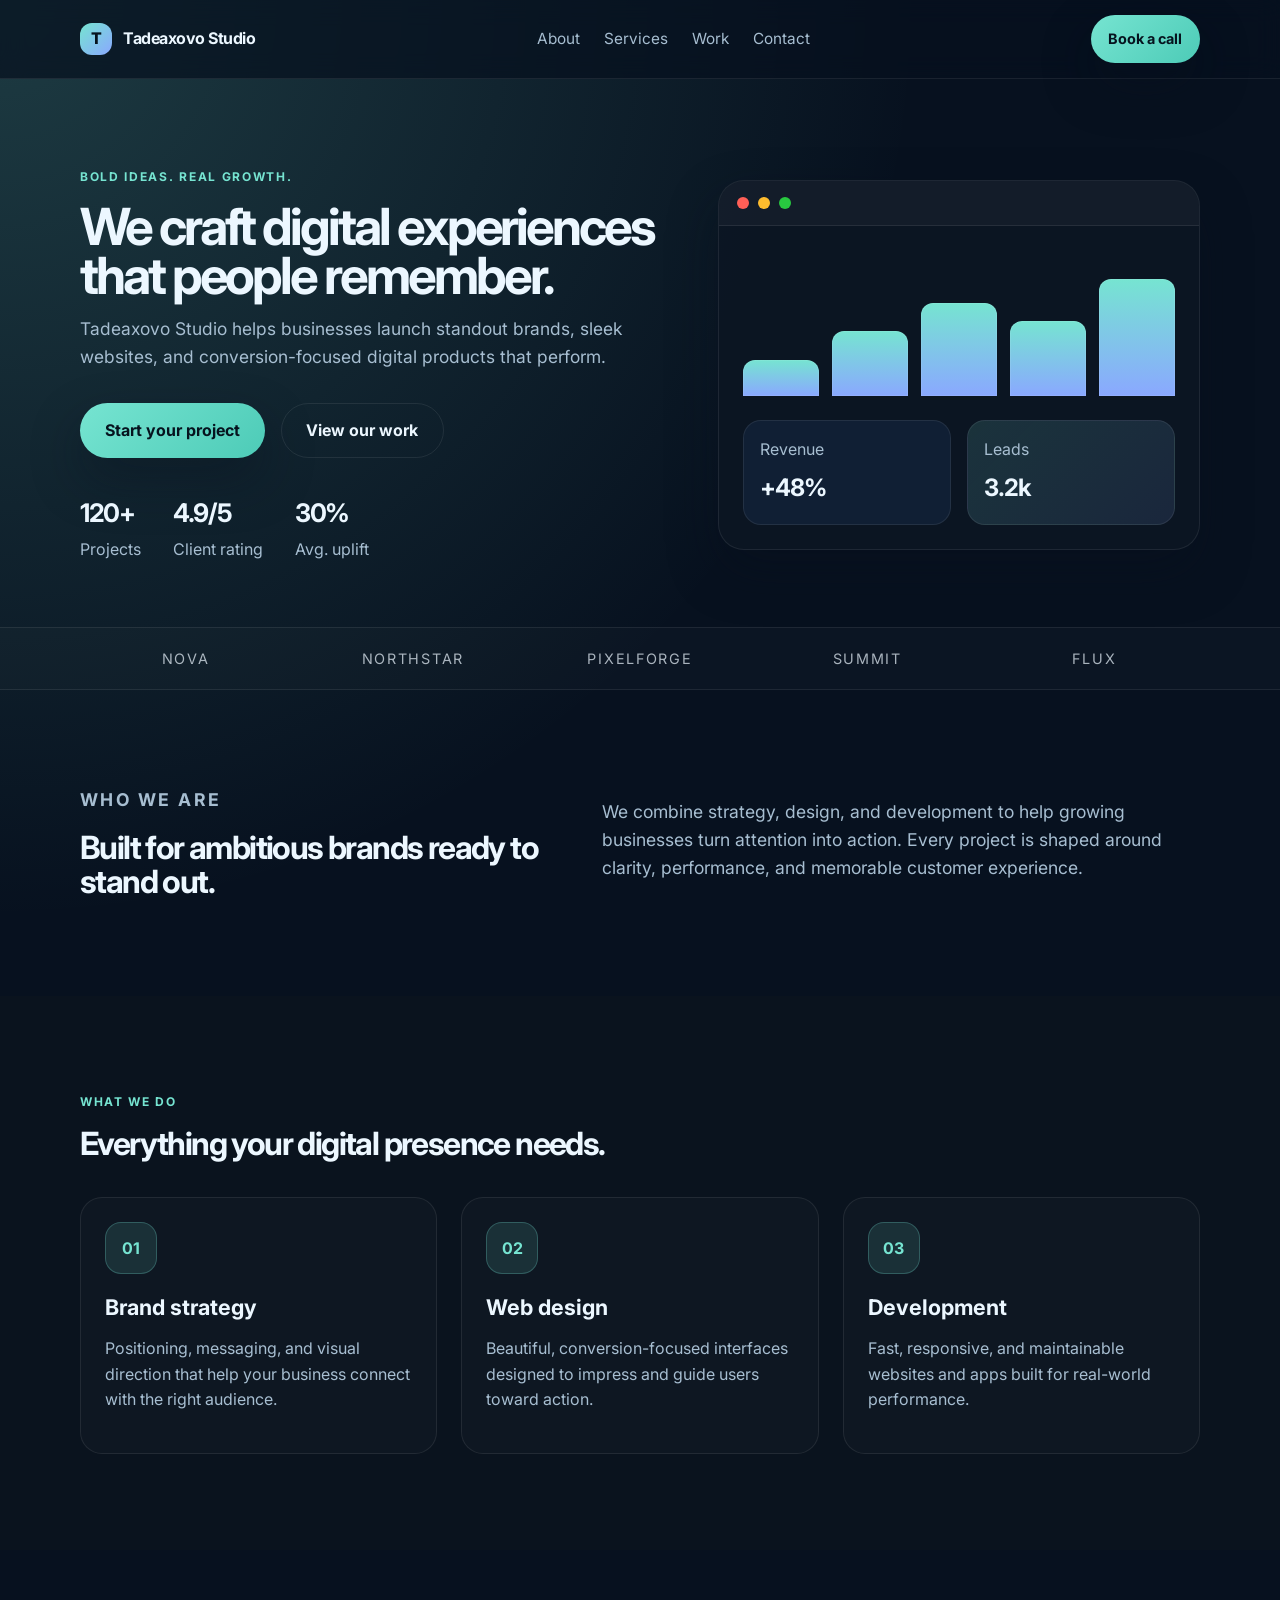
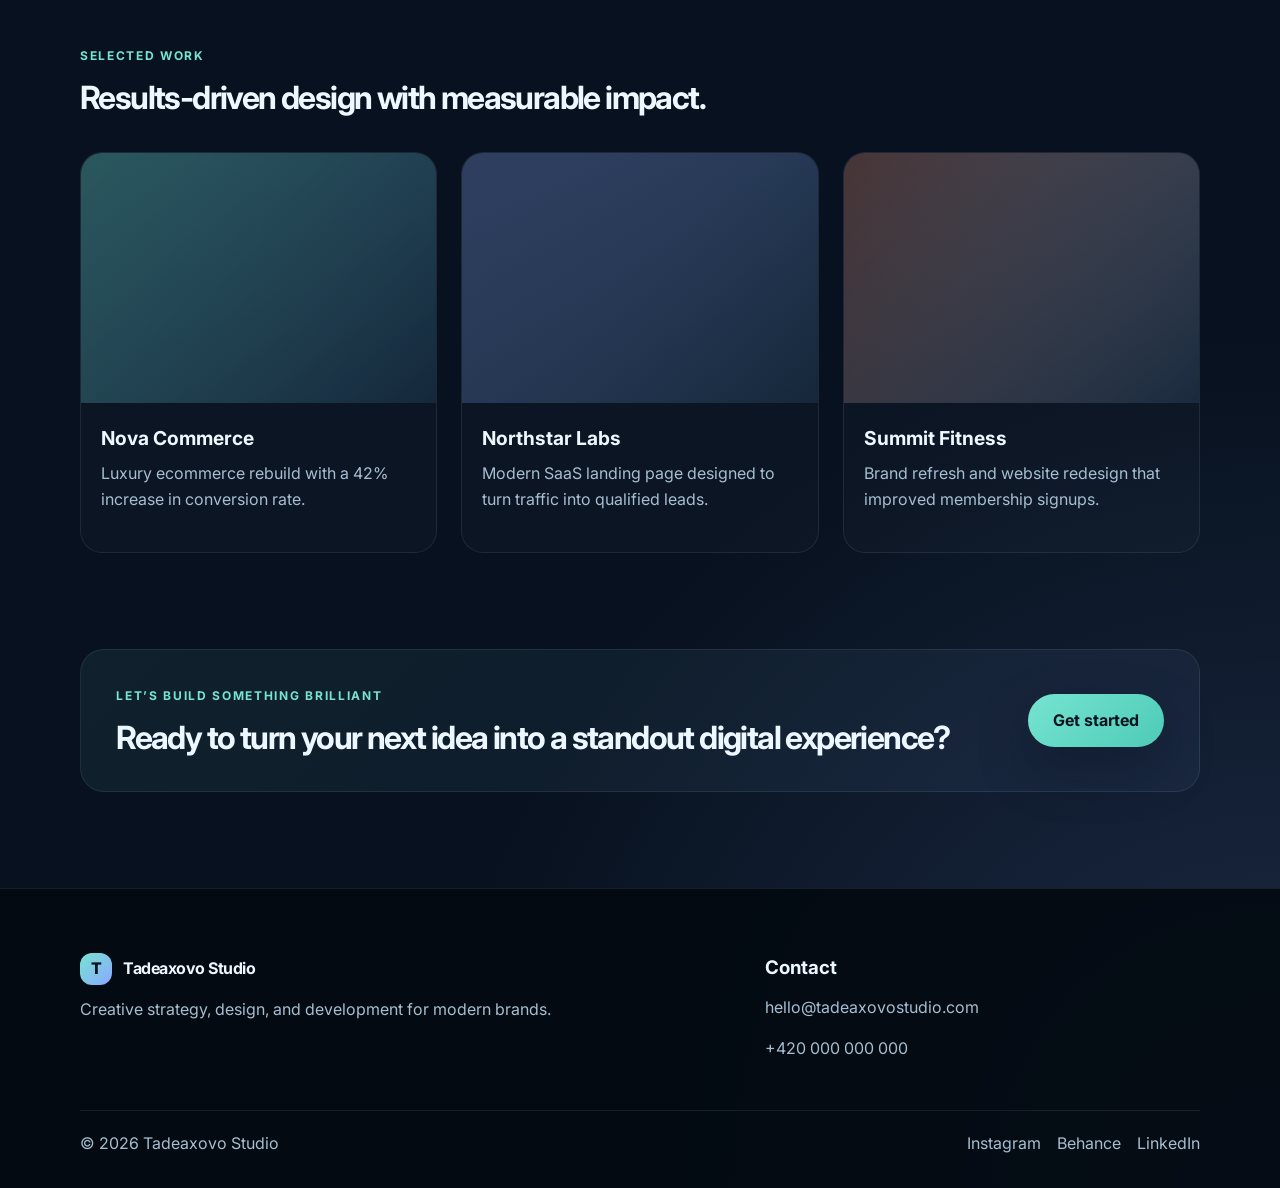
==== index.html @ 97ecefb9 "Create a polished single-page business website for Tadeaxovo Studio in the High-School repository." ====
<!DOCTYPE html>
<html lang="en">
  <head>
    <meta charset="UTF-8" />
    <meta name="viewport" content="width=device-width, initial-scale=1.0" />
    <title>Tadeaxovo Studio | Creative Digital Agency</title>
    <meta
      name="description"
      content="Tadeaxovo Studio builds modern, high-impact digital experiences for brands that want to grow."
    />
    <link rel="preconnect" href="https://fonts.googleapis.com" />
    <link rel="preconnect" href="https://fonts.gstatic.com" crossorigin />
    <link
      href="https://fonts.googleapis.com/css2?family=Inter:wght@400;500;600;700;800&display=swap"
      rel="stylesheet"
    />
    <link rel="stylesheet" href="styles.css" />
  </head>
  <body>
    <header class="site-header">
      <div class="container nav-wrap">
        <a href="#top" class="brand" aria-label="Tadeaxovo Studio home">
          <span class="brand-mark">T</span>
          <span>Tadeaxovo Studio</span>
        </a>
        <nav class="main-nav" aria-label="Main navigation">
          <a href="#about">About</a>
          <a href="#services">Services</a>
          <a href="#work">Work</a>
          <a href="#contact">Contact</a>
        </nav>
        <a href="#contact" class="button button-small">Book a call</a>
      </div>
    </header>

    <main id="top">
      <section class="hero">
        <div class="container hero-grid">
          <div class="hero-copy">
            <p class="eyebrow">Bold ideas. Real growth.</p>
            <h1>We craft digital experiences that people remember.</h1>
            <p class="lead">
              Tadeaxovo Studio helps businesses launch standout brands, sleek websites,
              and conversion-focused digital products that perform.
            </p>
            <div class="hero-actions">
              <a href="#contact" class="button">Start your project</a>
              <a href="#work" class="button button-secondary">View our work</a>
            </div>
            <ul class="stats" aria-label="Key performance metrics">
              <li><strong>120+</strong><span>Projects</span></li>
              <li><strong>4.9/5</strong><span>Client rating</span></li>
              <li><strong>30%</strong><span>Avg. uplift</span></li>
            </ul>
          </div>

          <div class="hero-visual" aria-label="Project preview card">
            <div class="mockup-window">
              <div class="window-bar">
                <span></span>
                <span></span>
                <span></span>
              </div>
              <div class="window-content">
                <div class="mini-chart">
                  <div class="bar one"></div>
                  <div class="bar two"></div>
                  <div class="bar three"></div>
                  <div class="bar four"></div>
                  <div class="bar five"></div>
                </div>
                <div class="cards-row">
                  <div class="mini-card">
                    <p>Revenue</p>
                    <strong>+48%</strong>
                  </div>
                  <div class="mini-card accent">
                    <p>Leads</p>
                    <strong>3.2k</strong>
                  </div>
                </div>
              </div>
            </div>
          </div>
        </div>
      </section>

      <section class="logo-strip" aria-label="Trusted by brands">
        <div class="container logo-row">
          <span>Nova</span>
          <span>Northstar</span>
          <span>PixelForge</span>
          <span>Summit</span>
          <span>Flux</span>
        </div>
      </section>

      <section id="about" class="section">
        <div class="container two-column">
          <div>
            <p class="eyebrow">Who we are</p>
            <h2>Built for ambitious brands ready to stand out.</h2>
          </div>
          <div>
            <p>
              We combine strategy, design, and development to help growing businesses
              turn attention into action. Every project is shaped around clarity,
              performance, and memorable customer experience.
            </p>
          </div>
        </div>
      </section>

      <section id="services" class="section muted-section">
        <div class="container">
          <div class="section-heading">
            <p class="eyebrow">What we do</p>
            <h2>Everything your digital presence needs.</h2>
          </div>

          <div class="cards-grid">
            <article class="info-card">
              <div class="icon">01</div>
              <h3>Brand strategy</h3>
              <p>
                Positioning, messaging, and visual direction that help your business
                connect with the right audience.
              </p>
            </article>

            <article class="info-card">
              <div class="icon">02</div>
              <h3>Web design</h3>
              <p>
                Beautiful, conversion-focused interfaces designed to impress and guide
                users toward action.
              </p>
            </article>

            <article class="info-card">
              <div class="icon">03</div>
              <h3>Development</h3>
              <p>
                Fast, responsive, and maintainable websites and apps built for real-world
                performance.
              </p>
            </article>
          </div>
        </div>
      </section>

      <section id="work" class="section">
        <div class="container">
          <div class="section-heading">
            <p class="eyebrow">Selected work</p>
            <h2>Results-driven design with measurable impact.</h2>
          </div>

          <div class="work-grid">
            <article class="project-card">
              <div class="project-visual visual-one"></div>
              <div class="project-copy">
                <h3>Nova Commerce</h3>
                <p>Luxury ecommerce rebuild with a 42% increase in conversion rate.</p>
              </div>
            </article>

            <article class="project-card">
              <div class="project-visual visual-two"></div>
              <div class="project-copy">
                <h3>Northstar Labs</h3>
                <p>Modern SaaS landing page designed to turn traffic into qualified leads.</p>
              </div>
            </article>

            <article class="project-card">
              <div class="project-visual visual-three"></div>
              <div class="project-copy">
                <h3>Summit Fitness</h3>
                <p>Brand refresh and website redesign that improved membership signups.</p>
              </div>
            </article>
          </div>
        </div>
      </section>

      <section class="section cta-section">
        <div class="container cta-box">
          <div>
            <p class="eyebrow">Let’s build something brilliant</p>
            <h2>Ready to turn your next idea into a standout digital experience?</h2>
          </div>
          <a href="#contact" class="button">Get started</a>
        </div>
      </section>
    </main>

    <footer id="contact" class="site-footer">
      <div class="container footer-grid">
        <div>
          <a href="#top" class="brand footer-brand">
            <span class="brand-mark">T</span>
            <span>Tadeaxovo Studio</span>
          </a>
          <p>Creative strategy, design, and development for modern brands.</p>
        </div>

        <div class="contact-box">
          <h3>Contact</h3>
          <p><a href="mailto:hello@tadeaxovostudio.com">hello@tadeaxovostudio.com</a></p>
          <p><a href="tel:+420000000000">+420 000 000 000</a></p>
        </div>
      </div>
      <div class="container bottom-bar">
        <span>© 2026 Tadeaxovo Studio</span>
        <div class="socials">
          <a href="#">Instagram</a>
          <a href="#">Behance</a>
          <a href="#">LinkedIn</a>
        </div>
      </div>
    </footer>

    <script src="script.js"></script>
  </body>
</html>
---- styles.css ----
:root {
  --bg: #07111f;
  --bg-soft: #0f1d2f;
  --panel: rgba(18, 34, 51, 0.85);
  --card: #122238;
  --card-alt: #101f34;
  --primary: #76e4d1;
  --primary-strong: #4dcbb7;
  --accent: #8aa8ff;
  --text: #ecf7ff;
  --muted: #a7bed1;
  --border: rgba(255, 255, 255, 0.08);
  --shadow: 0 22px 50px rgba(8, 16, 28, 0.38);
}

* {
  box-sizing: border-box;
}

html {
  scroll-behavior: smooth;
}

body {
  margin: 0;
  font-family: "Inter", sans-serif;
  background:
    radial-gradient(circle at top left, rgba(118, 228, 209, 0.2), transparent 30%),
    radial-gradient(circle at bottom right, rgba(138, 168, 255, 0.18), transparent 28%),
    var(--bg);
  color: var(--text);
  line-height: 1.6;
}

a {
  color: inherit;
  text-decoration: none;
}

img {
  max-width: 100%;
  display: block;
}

.container {
  width: min(1120px, calc(100% - 2rem));
  margin: 0 auto;
}

.site-header {
  position: sticky;
  top: 0;
  z-index: 50;
  backdrop-filter: blur(12px);
  background: rgba(7, 17, 31, 0.7);
  border-bottom: 1px solid var(--border);
}

.nav-wrap {
  display: flex;
  align-items: center;
  justify-content: space-between;
  min-height: 78px;
  gap: 1rem;
}

.brand {
  display: inline-flex;
  align-items: center;
  gap: 0.7rem;
  font-weight: 700;
  letter-spacing: -0.03em;
}

.brand-mark {
  display: inline-grid;
  place-items: center;
  width: 32px;
  height: 32px;
  border-radius: 12px;
  background: linear-gradient(135deg, var(--primary), var(--accent));
  color: #06131e;
  font-weight: 800;
}

.main-nav {
  display: flex;
  align-items: center;
  gap: 1.5rem;
  color: var(--muted);
  font-size: 0.96rem;
}

.main-nav a:hover,
.socials a:hover,
.contact-box a:hover {
  color: var(--text);
}

.button {
  display: inline-flex;
  align-items: center;
  justify-content: center;
  min-height: 48px;
  padding: 0.85rem 1.55rem;
  border-radius: 999px;
  background: linear-gradient(135deg, var(--primary), var(--primary-strong));
  color: #06131e;
  font-weight: 700;
  box-shadow: var(--shadow);
  transition: transform 0.2s ease, box-shadow 0.2s ease;
}

.button:hover {
  transform: translateY(-1px);
}

.button-small {
  min-height: 40px;
  padding: 0.75rem 1.1rem;
  font-size: 0.9rem;
}

.button-secondary {
  background: transparent;
  color: var(--text);
  border: 1px solid var(--border);
  box-shadow: none;
}

.hero {
  padding: 5.5rem 0 4rem;
}

.hero-grid {
  display: grid;
  grid-template-columns: 1.1fr 0.9fr;
  align-items: center;
  gap: 3rem;
}

.eyebrow {
  margin: 0 0 1rem;
  color: var(--primary);
  text-transform: uppercase;
  letter-spacing: 0.14em;
  font-size: 0.75rem;
  font-weight: 700;
}

h1,
h2,
h3,
p {
  margin-top: 0;
}

h1 {
  font-size: clamp(2.8rem, 4vw, 5rem);
  line-height: 0.95;
  letter-spacing: -0.06em;
  margin-bottom: 1rem;
  max-width: 620px;
}

h2 {
  font-size: clamp(2rem, 2.4vw, 3rem);
  line-height: 1.08;
  letter-spacing: -0.05em;
  margin-bottom: 0;
}

.lead {
  color: var(--muted);
  font-size: 1.09rem;
  max-width: 560px;
  margin-bottom: 2rem;
}

.hero-actions {
  display: flex;
  flex-wrap: wrap;
  gap: 1rem;
  margin-bottom: 2.2rem;
}

.stats {
  list-style: none;
  padding: 0;
  margin: 0;
  display: flex;
  flex-wrap: wrap;
  gap: 2rem;
}

.stats li {
  display: flex;
  flex-direction: column;
  gap: 0.2rem;
}

.stats strong {
  font-size: clamp(1.5rem, 2vw, 2rem);
  letter-spacing: -0.05em;
}

.stats span {
  color: var(--muted);
}

.hero-visual {
  display: flex;
  justify-content: center;
}

.mockup-window {
  width: min(100%, 520px);
  background: rgba(13, 22, 35, 0.92);
  border: 1px solid var(--border);
  border-radius: 26px;
  box-shadow: var(--shadow);
  overflow: hidden;
}

.window-bar {
  display: flex;
  align-items: center;
  gap: 0.55rem;
  padding: 1rem 1.15rem;
  background: rgba(255, 255, 255, 0.03);
  border-bottom: 1px solid var(--border);
}

.window-bar span {
  display: block;
  width: 12px;
  height: 12px;
  border-radius: 50%;
  background: rgba(255, 255, 255, 0.18);
}

.window-bar span:nth-child(1) { background: #ff5f57; }
.window-bar span:nth-child(2) { background: #febc2e; }
.window-bar span:nth-child(3) { background: #28c840; }

.window-content {
  padding: 1.5rem;
}

.mini-chart {
  height: 170px;
  display: flex;
  align-items: end;
  justify-content: space-between;
  gap: 0.8rem;
  padding: 1rem 0 1.5rem;
}

.bar {
  width: 100%;
  border-radius: 12px 12px 0 0;
  background: linear-gradient(180deg, var(--primary), var(--accent));
  box-shadow: inset 0 0 0 1px rgba(255,255,255,0.08);
}

.bar.one { height: 28%; }
.bar.two { height: 50%; }
.bar.three { height: 72%; }
.bar.four { height: 58%; }
.bar.five { height: 90%; }

.cards-row {
  display: grid;
  grid-template-columns: repeat(2, minmax(0, 1fr));
  gap: 1rem;
}

.mini-card {
  background: var(--card-alt);
  border: 1px solid var(--border);
  border-radius: 18px;
  padding: 1rem;
}

.mini-card p {
  color: var(--muted);
  margin-bottom: 0.4rem;
}

.mini-card strong {
  font-size: 1.5rem;
  letter-spacing: -0.04em;
}

.mini-card.accent {
  background: linear-gradient(135deg, rgba(118, 228, 209, 0.15), rgba(138, 168, 255, 0.12));
}

.logo-strip {
  border-top: 1px solid var(--border);
  border-bottom: 1px solid var(--border);
  background: rgba(255,255,255,0.015);
}

.logo-row {
  display: grid;
  grid-template-columns: repeat(5, minmax(0, 1fr));
  align-items: center;
  gap: 1rem;
  padding: 1.2rem 0;
  text-align: center;
  color: rgba(236, 247, 255, 0.7);
  font-size: 0.9rem;
  letter-spacing: 0.12em;
  text-transform: uppercase;
}

.section {
  padding: 6rem 0;
}

.muted-section {
  background: rgba(12, 20, 31, 0.8);
}

.two-column {
  display: grid;
  grid-template-columns: 0.9fr 1.1fr;
  gap: 2rem;
  align-items: end;
}

.two-column p {
  color: var(--muted);
  font-size: 1.1rem;
  max-width: 600px;
}

.section-heading {
  margin-bottom: 2.25rem;
}

.cards-grid {
  display: grid;
  grid-template-columns: repeat(3, minmax(0, 1fr));
  gap: 1.5rem;
}

.info-card {
  background: rgba(255,255,255,0.02);
  border: 1px solid var(--border);
  border-radius: 22px;
  padding: 1.5rem;
}

.icon {
  display: inline-flex;
  align-items: center;
  justify-content: center;
  width: 52px;
  height: 52px;
  border-radius: 16px;
  background: rgba(118, 228, 209, 0.12);
  border: 1px solid rgba(118, 228, 209, 0.25);
  color: var(--primary);
  font-weight: 700;
  margin-bottom: 1rem;
}

.info-card h3 {
  margin-bottom: 0.7rem;
  font-size: 1.35rem;
}

.info-card p,
.project-copy p,
.site-footer p {
  color: var(--muted);
}

.work-grid {
  display: grid;
  grid-template-columns: repeat(3, minmax(0, 1fr));
  gap: 1.5rem;
}

.project-card {
  background: rgba(255,255,255,0.02);
  border: 1px solid var(--border);
  border-radius: 22px;
  overflow: hidden;
}

.project-visual {
  height: 250px;
  background-size: cover;
  background-position: center;
}

.visual-one {
  background: linear-gradient(135deg, rgba(118,228,209,0.3), rgba(18,34,51,0.8)),
              linear-gradient(120deg, #091a2c, #1d3b5a);
}

.visual-two {
  background: linear-gradient(135deg, rgba(138,168,255,0.25), rgba(18,34,51,0.85)),
              linear-gradient(120deg, #111b2a, #2a415e);
}

.visual-three {
  background: linear-gradient(135deg, rgba(255,176,117,0.2), rgba(18,34,51,0.85)),
              linear-gradient(120deg, #1a1626, #475b7d);
}

.project-copy {
  padding: 1.25rem 1.25rem 1.5rem;
}

.project-copy h3 {
  margin-bottom: 0.5rem;
  font-size: 1.2rem;
}

.cta-section {
  padding-top: 0;
}

.cta-box {
  display: flex;
  align-items: center;
  justify-content: space-between;
  gap: 2rem;
  padding: 2.2rem 2.2rem;
  border: 1px solid var(--border);
  border-radius: 24px;
  background: linear-gradient(135deg, rgba(118,228,209,0.08), rgba(138,168,255,0.06));
}

.site-footer {
  border-top: 1px solid var(--border);
  padding: 4rem 0 2rem;
  background: rgba(3, 9, 16, 0.9);
}

.footer-grid {
  display: grid;
  grid-template-columns: 1.2fr 0.8fr;
  gap: 2rem;
  align-items: start;
}

.footer-brand {
  margin-bottom: 0.8rem;
}

.contact-box h3 {
  margin-bottom: 0.75rem;
}

.bottom-bar {
  margin-top: 2rem;
  padding-top: 1.25rem;
  border-top: 1px solid var(--border);
  display: flex;
  align-items: center;
  justify-content: space-between;
  gap: 1rem;
  color: var(--muted);
}

.socials {
  display: flex;
  flex-wrap: wrap;
  gap: 1rem;
}

@media (max-width: 860px) {
  .hero-grid,
  .two-column,
  .cards-grid,
  .work-grid,
  .footer-grid,
  .cta-box {
    grid-template-columns: 1fr;
    display: grid;
  }

  .nav-wrap {
    flex-wrap: wrap;
    justify-content: center;
    padding: 0.75rem 0;
  }

  .main-nav {
    order: 3;
    width: 100%;
    justify-content: center;
    flex-wrap: wrap;
  }

  .logo-row {
    grid-template-columns: repeat(2, minmax(0, 1fr));
  }

  .stats {
    gap: 1rem 2rem;
  }

  .cta-box {
    align-items: flex-start;
  }
}

@media (max-width: 520px) {
  .hero {
    padding-top: 4rem;
  }

  .button,
  .button-small {
    width: 100%;
  }

  .hero-actions {
    flex-direction: column;
  }

  .logo-row {
    letter-spacing: 0.08em;
    font-size: 0.7rem;
  }

  .bottom-bar {
    flex-direction: column;
    align-items: flex-start;
  }
}
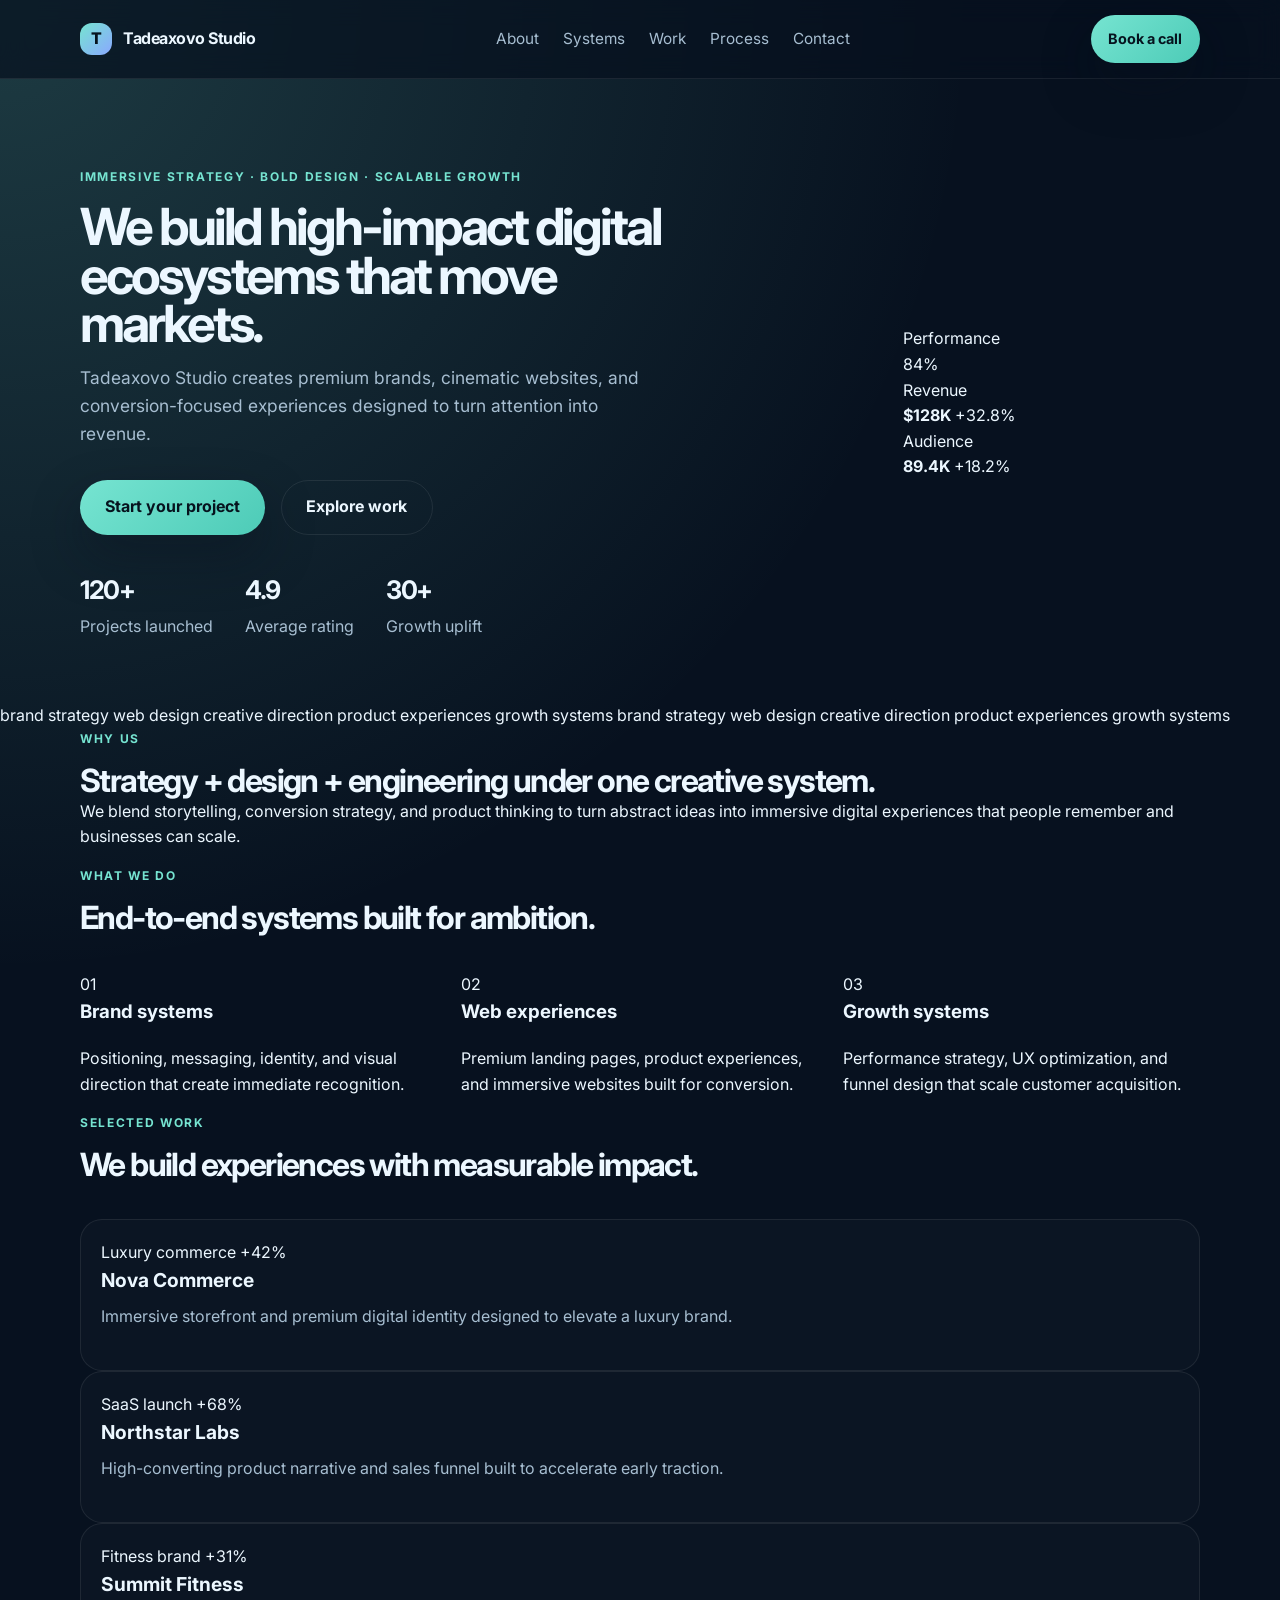
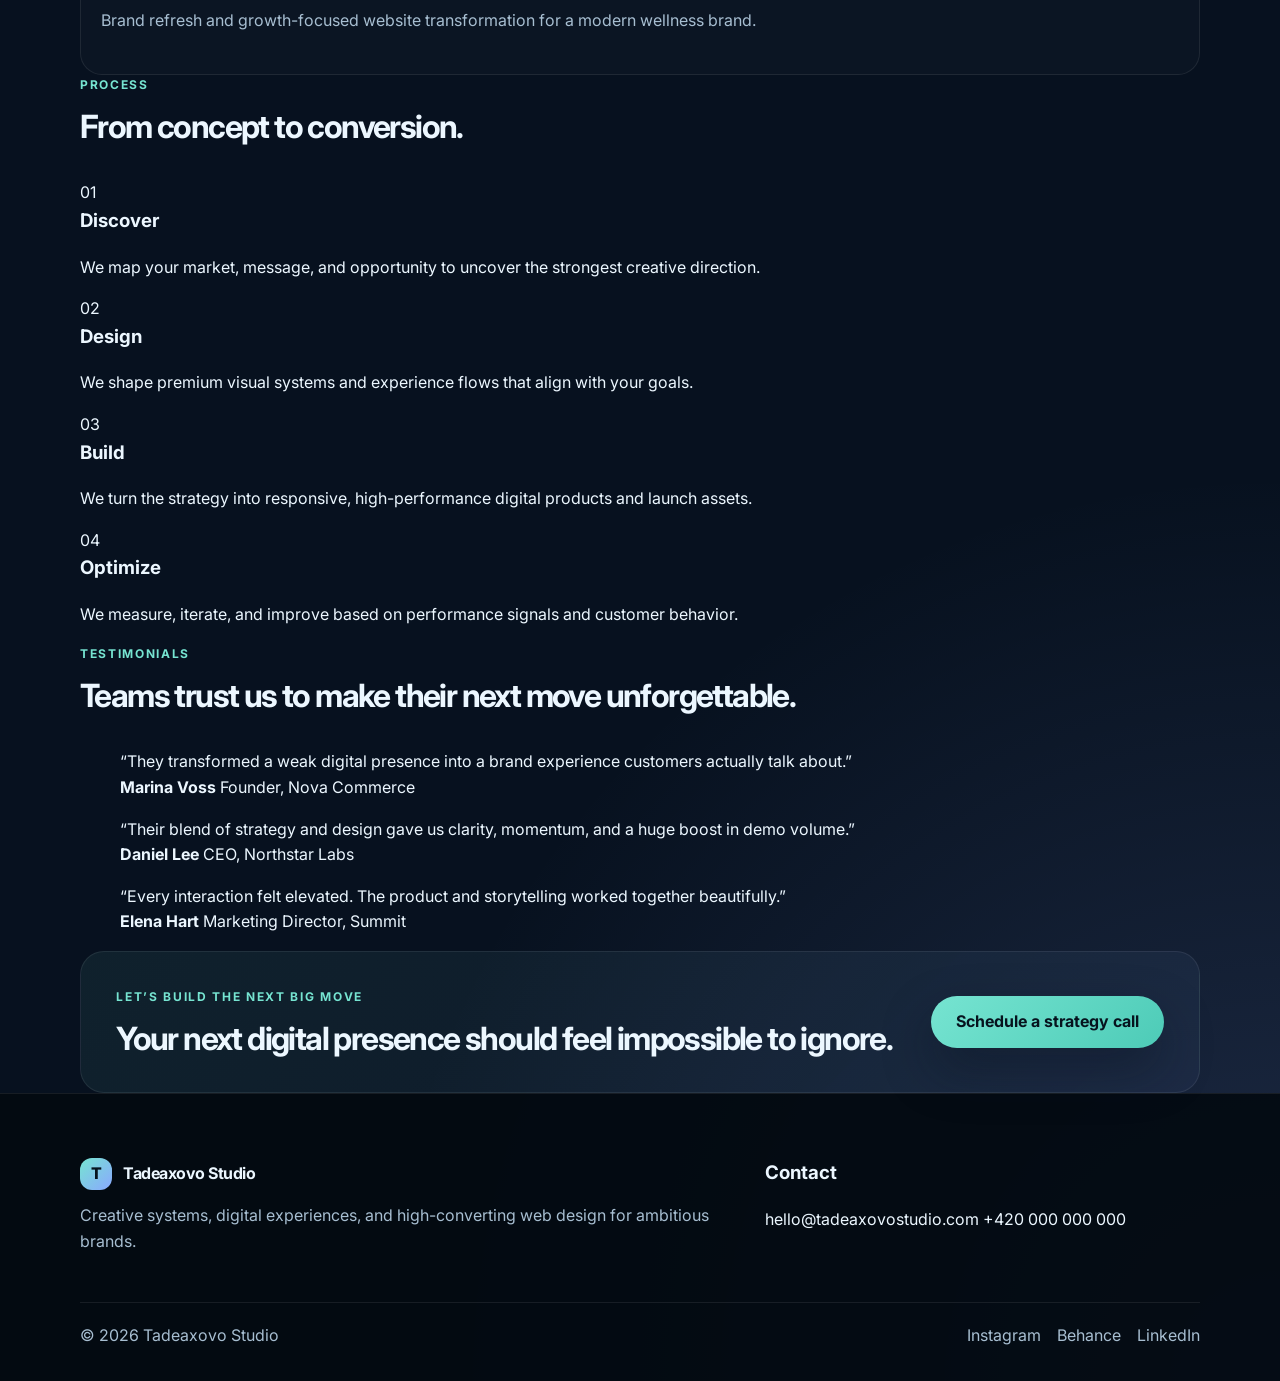
==== commit 440493d2: "Upgrade the site into a more advanced, animated, high-end one-page experience for Tadeaxovo Studio." ====
--- a/index.html
+++ b/index.html
@@ -3,80 +3,122 @@
   <head>
     <meta charset="UTF-8" />
     <meta name="viewport" content="width=device-width, initial-scale=1.0" />
-    <title>Tadeaxovo Studio | Creative Digital Agency</title>
+    <title>Tadeaxovo Studio | Next-Level Creative Systems</title>
     <meta
       name="description"
-      content="Tadeaxovo Studio builds modern, high-impact digital experiences for brands that want to grow."
+      content="Tadeaxovo Studio creates cinematic digital experiences, immersive branding, and growth systems for ambitious businesses."
     />
+    <meta name="theme-color" content="#070b14" />
     <link rel="preconnect" href="https://fonts.googleapis.com" />
     <link rel="preconnect" href="https://fonts.gstatic.com" crossorigin />
     <link
-      href="https://fonts.googleapis.com/css2?family=Inter:wght@400;500;600;700;800&display=swap"
+      href="https://fonts.googleapis.com/css2?family=Inter:wght@400;500;600;700;800;900&display=swap"
       rel="stylesheet"
     />
     <link rel="stylesheet" href="styles.css" />
   </head>
   <body>
+    <div class="noise"></div>
+    <div class="cursor-glow"></div>
+
     <header class="site-header">
       <div class="container nav-wrap">
         <a href="#top" class="brand" aria-label="Tadeaxovo Studio home">
           <span class="brand-mark">T</span>
           <span>Tadeaxovo Studio</span>
         </a>
+
         <nav class="main-nav" aria-label="Main navigation">
           <a href="#about">About</a>
-          <a href="#services">Services</a>
+          <a href="#systems">Systems</a>
           <a href="#work">Work</a>
+          <a href="#process">Process</a>
           <a href="#contact">Contact</a>
         </nav>
-        <a href="#contact" class="button button-small">Book a call</a>
+
+        <a href="#contact" class="button button-small magnetic">Book a call</a>
       </div>
     </header>
 
     <main id="top">
-      <section class="hero">
+      <section class="hero section-wrap">
+        <div class="orb orb-one"></div>
+        <div class="orb orb-two"></div>
+        <div class="orb orb-three"></div>
+
         <div class="container hero-grid">
-          <div class="hero-copy">
-            <p class="eyebrow">Bold ideas. Real growth.</p>
-            <h1>We craft digital experiences that people remember.</h1>
+          <div class="hero-copy reveal">
+            <p class="eyebrow">Immersive strategy · bold design · scalable growth</p>
+            <h1>
+              We build <span>high-impact</span> digital ecosystems that move markets.
+            </h1>
             <p class="lead">
-              Tadeaxovo Studio helps businesses launch standout brands, sleek websites,
-              and conversion-focused digital products that perform.
+              Tadeaxovo Studio creates premium brands, cinematic websites, and conversion-focused
+              experiences designed to turn attention into revenue.
             </p>
+
             <div class="hero-actions">
-              <a href="#contact" class="button">Start your project</a>
-              <a href="#work" class="button button-secondary">View our work</a>
-            </div>
-            <ul class="stats" aria-label="Key performance metrics">
-              <li><strong>120+</strong><span>Projects</span></li>
-              <li><strong>4.9/5</strong><span>Client rating</span></li>
-              <li><strong>30%</strong><span>Avg. uplift</span></li>
+              <a href="#contact" class="button magnetic">Start your project</a>
+              <a href="#work" class="button button-secondary magnetic">Explore work</a>
+            </div>
+
+            <ul class="stats" aria-label="Key metrics">
+              <li>
+                <strong data-count="120">0</strong>
+                <span>Projects launched</span>
+              </li>
+              <li>
+                <strong data-count="4.9">0</strong>
+                <span>Average rating</span>
+              </li>
+              <li>
+                <strong data-count="30">0</strong>
+                <span>Growth uplift</span>
+              </li>
             </ul>
           </div>
 
-          <div class="hero-visual" aria-label="Project preview card">
-            <div class="mockup-window">
-              <div class="window-bar">
-                <span></span>
-                <span></span>
-                <span></span>
-              </div>
-              <div class="window-content">
-                <div class="mini-chart">
-                  <div class="bar one"></div>
-                  <div class="bar two"></div>
-                  <div class="bar three"></div>
-                  <div class="bar four"></div>
-                  <div class="bar five"></div>
-                </div>
-                <div class="cards-row">
-                  <div class="mini-card">
-                    <p>Revenue</p>
-                    <strong>+48%</strong>
+          <div class="hero-visual reveal">
+            <div class="dashboard-shell">
+              <div class="dashboard-header">
+                <span class="dot red"></span>
+                <span class="dot amber"></span>
+                <span class="dot green"></span>
+              </div>
+
+              <div class="dashboard-body">
+                <div class="analytic-panel large-panel">
+                  <div class="panel-label">Performance</div>
+                  <div class="ring-chart">
+                    <div class="ring-ring"></div>
+                    <div class="ring-center">
+                      <span>84%</span>
+                    </div>
                   </div>
-                  <div class="mini-card accent">
-                    <p>Leads</p>
-                    <strong>3.2k</strong>
+                </div>
+
+                <div class="analytic-panel small-panel">
+                  <div class="panel-label">Revenue</div>
+                  <strong>$128K</strong>
+                  <span class="trend positive">+32.8%</span>
+                </div>
+
+                <div class="analytic-panel small-panel alt-panel">
+                  <div class="panel-label">Audience</div>
+                  <strong>89.4K</strong>
+                  <span class="trend positive">+18.2%</span>
+                </div>
+
+                <div class="chart-panel">
+                  <div class="chart-bars">
+                    <span style="--h: 30%"></span>
+                    <span style="--h: 52%"></span>
+                    <span style="--h: 44%"></span>
+                    <span style="--h: 70%"></span>
+                    <span style="--h: 63%"></span>
+                    <span style="--h: 92%"></span>
+                    <span style="--h: 85%"></span>
+                    <span style="--h: 100%"></span>
                   </div>
                 </div>
               </div>
@@ -85,112 +127,205 @@
         </div>
       </section>
 
-      <section class="logo-strip" aria-label="Trusted by brands">
-        <div class="container logo-row">
-          <span>Nova</span>
-          <span>Northstar</span>
-          <span>PixelForge</span>
-          <span>Summit</span>
-          <span>Flux</span>
-        </div>
-      </section>
-
-      <section id="about" class="section">
-        <div class="container two-column">
+      <section class="marquee-wrap">
+        <div class="marquee-track">
+          <span>brand strategy</span>
+          <span>web design</span>
+          <span>creative direction</span>
+          <span>product experiences</span>
+          <span>growth systems</span>
+          <span>brand strategy</span>
+          <span>web design</span>
+          <span>creative direction</span>
+          <span>product experiences</span>
+          <span>growth systems</span>
+        </div>
+      </section>
+
+      <section id="about" class="section-wrap soft-panel">
+        <div class="container split-block">
+          <div class="section-copy reveal">
+            <p class="eyebrow">Why us</p>
+            <h2>Strategy + design + engineering under one creative system.</h2>
+          </div>
+
+          <div class="section-copy reveal">
+            <p>
+              We blend storytelling, conversion strategy, and product thinking to turn abstract ideas
+              into immersive digital experiences that people remember and businesses can scale.
+            </p>
+          </div>
+        </div>
+      </section>
+
+      <section id="systems" class="section-wrap">
+        <div class="container">
+          <div class="section-heading reveal">
+            <p class="eyebrow">What we do</p>
+            <h2>End-to-end systems built for ambition.</h2>
+          </div>
+
+          <div class="cards-grid">
+            <article class="feature-card reveal tilt-card">
+              <div class="feature-index">01</div>
+              <h3>Brand systems</h3>
+              <p>
+                Positioning, messaging, identity, and visual direction that create immediate recognition.
+              </p>
+            </article>
+
+            <article class="feature-card reveal tilt-card">
+              <div class="feature-index">02</div>
+              <h3>Web experiences</h3>
+              <p>
+                Premium landing pages, product experiences, and immersive websites built for conversion.
+              </p>
+            </article>
+
+            <article class="feature-card reveal tilt-card">
+              <div class="feature-index">03</div>
+              <h3>Growth systems</h3>
+              <p>
+                Performance strategy, UX optimization, and funnel design that scale customer acquisition.
+              </p>
+            </article>
+          </div>
+        </div>
+      </section>
+
+      <section id="work" class="section-wrap dark-panel">
+        <div class="container">
+          <div class="section-heading reveal">
+            <p class="eyebrow">Selected work</p>
+            <h2>We build experiences with measurable impact.</h2>
+          </div>
+
+          <div class="project-grid">
+            <article class="project-card reveal tilt-card">
+              <div class="project-image image-one"></div>
+              <div class="project-copy">
+                <div class="project-meta">
+                  <span>Luxury commerce</span>
+                  <span>+42%</span>
+                </div>
+                <h3>Nova Commerce</h3>
+                <p>Immersive storefront and premium digital identity designed to elevate a luxury brand.</p>
+              </div>
+            </article>
+
+            <article class="project-card reveal tilt-card">
+              <div class="project-image image-two"></div>
+              <div class="project-copy">
+                <div class="project-meta">
+                  <span>SaaS launch</span>
+                  <span>+68%</span>
+                </div>
+                <h3>Northstar Labs</h3>
+                <p>High-converting product narrative and sales funnel built to accelerate early traction.</p>
+              </div>
+            </article>
+
+            <article class="project-card reveal tilt-card">
+              <div class="project-image image-three"></div>
+              <div class="project-copy">
+                <div class="project-meta">
+                  <span>Fitness brand</span>
+                  <span>+31%</span>
+                </div>
+                <h3>Summit Fitness</h3>
+                <p>Brand refresh and growth-focused website transformation for a modern wellness brand.</p>
+              </div>
+            </article>
+          </div>
+        </div>
+      </section>
+
+      <section id="process" class="section-wrap">
+        <div class="container">
+          <div class="section-heading reveal">
+            <p class="eyebrow">Process</p>
+            <h2>From concept to conversion.</h2>
+          </div>
+
+          <div class="timeline">
+            <div class="timeline-item reveal">
+              <span class="phase">01</span>
+              <div>
+                <h3>Discover</h3>
+                <p>We map your market, message, and opportunity to uncover the strongest creative direction.</p>
+              </div>
+            </div>
+
+            <div class="timeline-item reveal">
+              <span class="phase">02</span>
+              <div>
+                <h3>Design</h3>
+                <p>We shape premium visual systems and experience flows that align with your goals.</p>
+              </div>
+            </div>
+
+            <div class="timeline-item reveal">
+              <span class="phase">03</span>
+              <div>
+                <h3>Build</h3>
+                <p>We turn the strategy into responsive, high-performance digital products and launch assets.</p>
+              </div>
+            </div>
+
+            <div class="timeline-item reveal">
+              <span class="phase">04</span>
+              <div>
+                <h3>Optimize</h3>
+                <p>We measure, iterate, and improve based on performance signals and customer behavior.</p>
+              </div>
+            </div>
+          </div>
+        </div>
+      </section>
+
+      <section class="section-wrap testimonials-wrap">
+        <div class="container">
+          <div class="section-heading reveal">
+            <p class="eyebrow">Testimonials</p>
+            <h2>Teams trust us to make their next move unforgettable.</h2>
+          </div>
+
+          <div class="testimonial-grid">
+            <blockquote class="testimonial reveal tilt-card">
+              “They transformed a weak digital presence into a brand experience customers actually talk about.”
+              <footer>
+                <strong>Marina Voss</strong>
+                <span>Founder, Nova Commerce</span>
+              </footer>
+            </blockquote>
+
+            <blockquote class="testimonial reveal tilt-card">
+              “Their blend of strategy and design gave us clarity, momentum, and a huge boost in demo volume.”
+              <footer>
+                <strong>Daniel Lee</strong>
+                <span>CEO, Northstar Labs</span>
+              </footer>
+            </blockquote>
+
+            <blockquote class="testimonial reveal tilt-card">
+              “Every interaction felt elevated. The product and storytelling worked together beautifully.”
+              <footer>
+                <strong>Elena Hart</strong>
+                <span>Marketing Director, Summit</span>
+              </footer>
+            </blockquote>
+          </div>
+        </div>
+      </section>
+
+      <section class="section-wrap cta-wrap">
+        <div class="container cta-box reveal">
           <div>
-            <p class="eyebrow">Who we are</p>
-            <h2>Built for ambitious brands ready to stand out.</h2>
-          </div>
-          <div>
-            <p>
-              We combine strategy, design, and development to help growing businesses
-              turn attention into action. Every project is shaped around clarity,
-              performance, and memorable customer experience.
-            </p>
-          </div>
-        </div>
-      </section>
-
-      <section id="services" class="section muted-section">
-        <div class="container">
-          <div class="section-heading">
-            <p class="eyebrow">What we do</p>
-            <h2>Everything your digital presence needs.</h2>
-          </div>
-
-          <div class="cards-grid">
-            <article class="info-card">
-              <div class="icon">01</div>
-              <h3>Brand strategy</h3>
-              <p>
-                Positioning, messaging, and visual direction that help your business
-                connect with the right audience.
-              </p>
-            </article>
-
-            <article class="info-card">
-              <div class="icon">02</div>
-              <h3>Web design</h3>
-              <p>
-                Beautiful, conversion-focused interfaces designed to impress and guide
-                users toward action.
-              </p>
-            </article>
-
-            <article class="info-card">
-              <div class="icon">03</div>
-              <h3>Development</h3>
-              <p>
-                Fast, responsive, and maintainable websites and apps built for real-world
-                performance.
-              </p>
-            </article>
-          </div>
-        </div>
-      </section>
-
-      <section id="work" class="section">
-        <div class="container">
-          <div class="section-heading">
-            <p class="eyebrow">Selected work</p>
-            <h2>Results-driven design with measurable impact.</h2>
-          </div>
-
-          <div class="work-grid">
-            <article class="project-card">
-              <div class="project-visual visual-one"></div>
-              <div class="project-copy">
-                <h3>Nova Commerce</h3>
-                <p>Luxury ecommerce rebuild with a 42% increase in conversion rate.</p>
-              </div>
-            </article>
-
-            <article class="project-card">
-              <div class="project-visual visual-two"></div>
-              <div class="project-copy">
-                <h3>Northstar Labs</h3>
-                <p>Modern SaaS landing page designed to turn traffic into qualified leads.</p>
-              </div>
-            </article>
-
-            <article class="project-card">
-              <div class="project-visual visual-three"></div>
-              <div class="project-copy">
-                <h3>Summit Fitness</h3>
-                <p>Brand refresh and website redesign that improved membership signups.</p>
-              </div>
-            </article>
-          </div>
-        </div>
-      </section>
-
-      <section class="section cta-section">
-        <div class="container cta-box">
-          <div>
-            <p class="eyebrow">Let’s build something brilliant</p>
-            <h2>Ready to turn your next idea into a standout digital experience?</h2>
-          </div>
-          <a href="#contact" class="button">Get started</a>
+            <p class="eyebrow">Let’s build the next big move</p>
+            <h2>Your next digital presence should feel impossible to ignore.</h2>
+          </div>
+
+          <a href="#contact" class="button magnetic">Schedule a strategy call</a>
         </div>
       </section>
     </main>
@@ -202,15 +337,16 @@
             <span class="brand-mark">T</span>
             <span>Tadeaxovo Studio</span>
           </a>
-          <p>Creative strategy, design, and development for modern brands.</p>
-        </div>
-
-        <div class="contact-box">
+          <p>Creative systems, digital experiences, and high-converting web design for ambitious brands.</p>
+        </div>
+
+        <div class="contact-block">
           <h3>Contact</h3>
-          <p><a href="mailto:hello@tadeaxovostudio.com">hello@tadeaxovostudio.com</a></p>
-          <p><a href="tel:+420000000000">+420 000 000 000</a></p>
+          <a href="mailto:hello@tadeaxovostudio.com">hello@tadeaxovostudio.com</a>
+          <a href="tel:+420000000000">+420 000 000 000</a>
         </div>
       </div>
+
       <div class="container bottom-bar">
         <span>© 2026 Tadeaxovo Studio</span>
         <div class="socials">
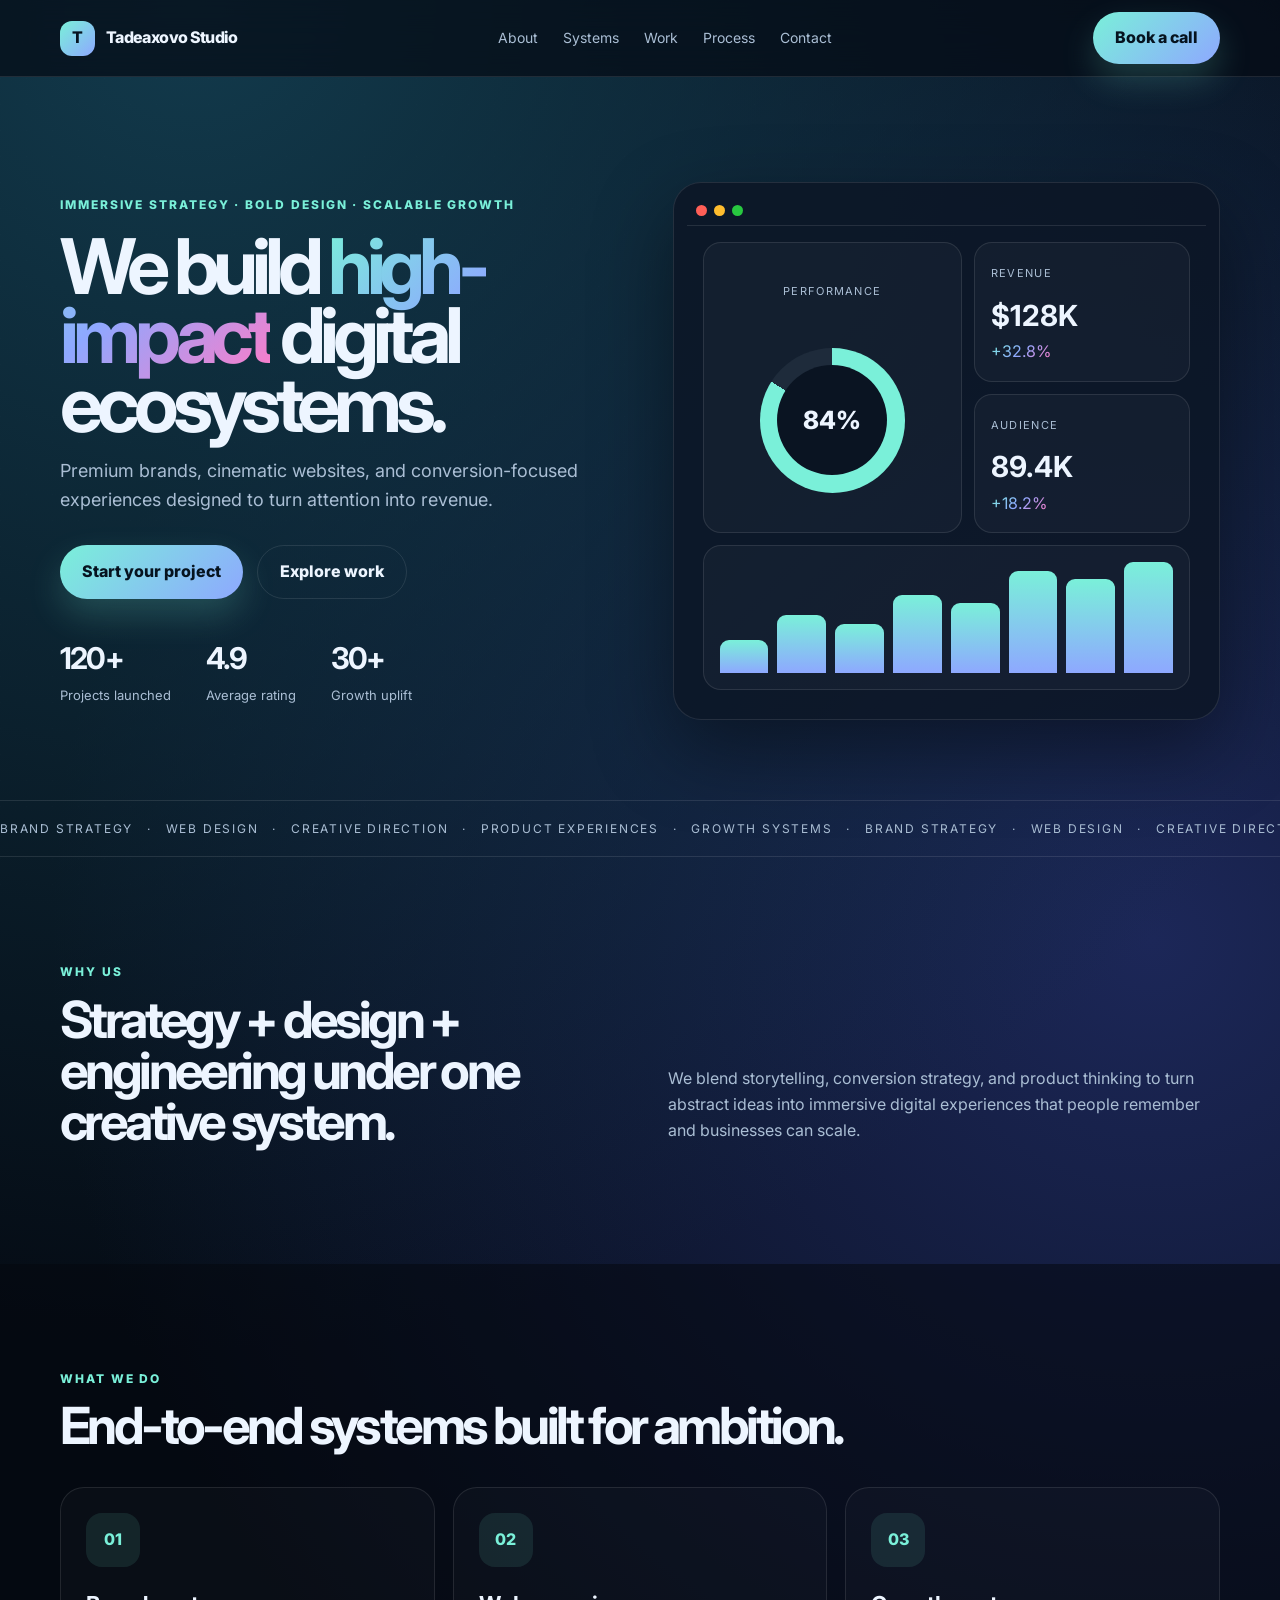
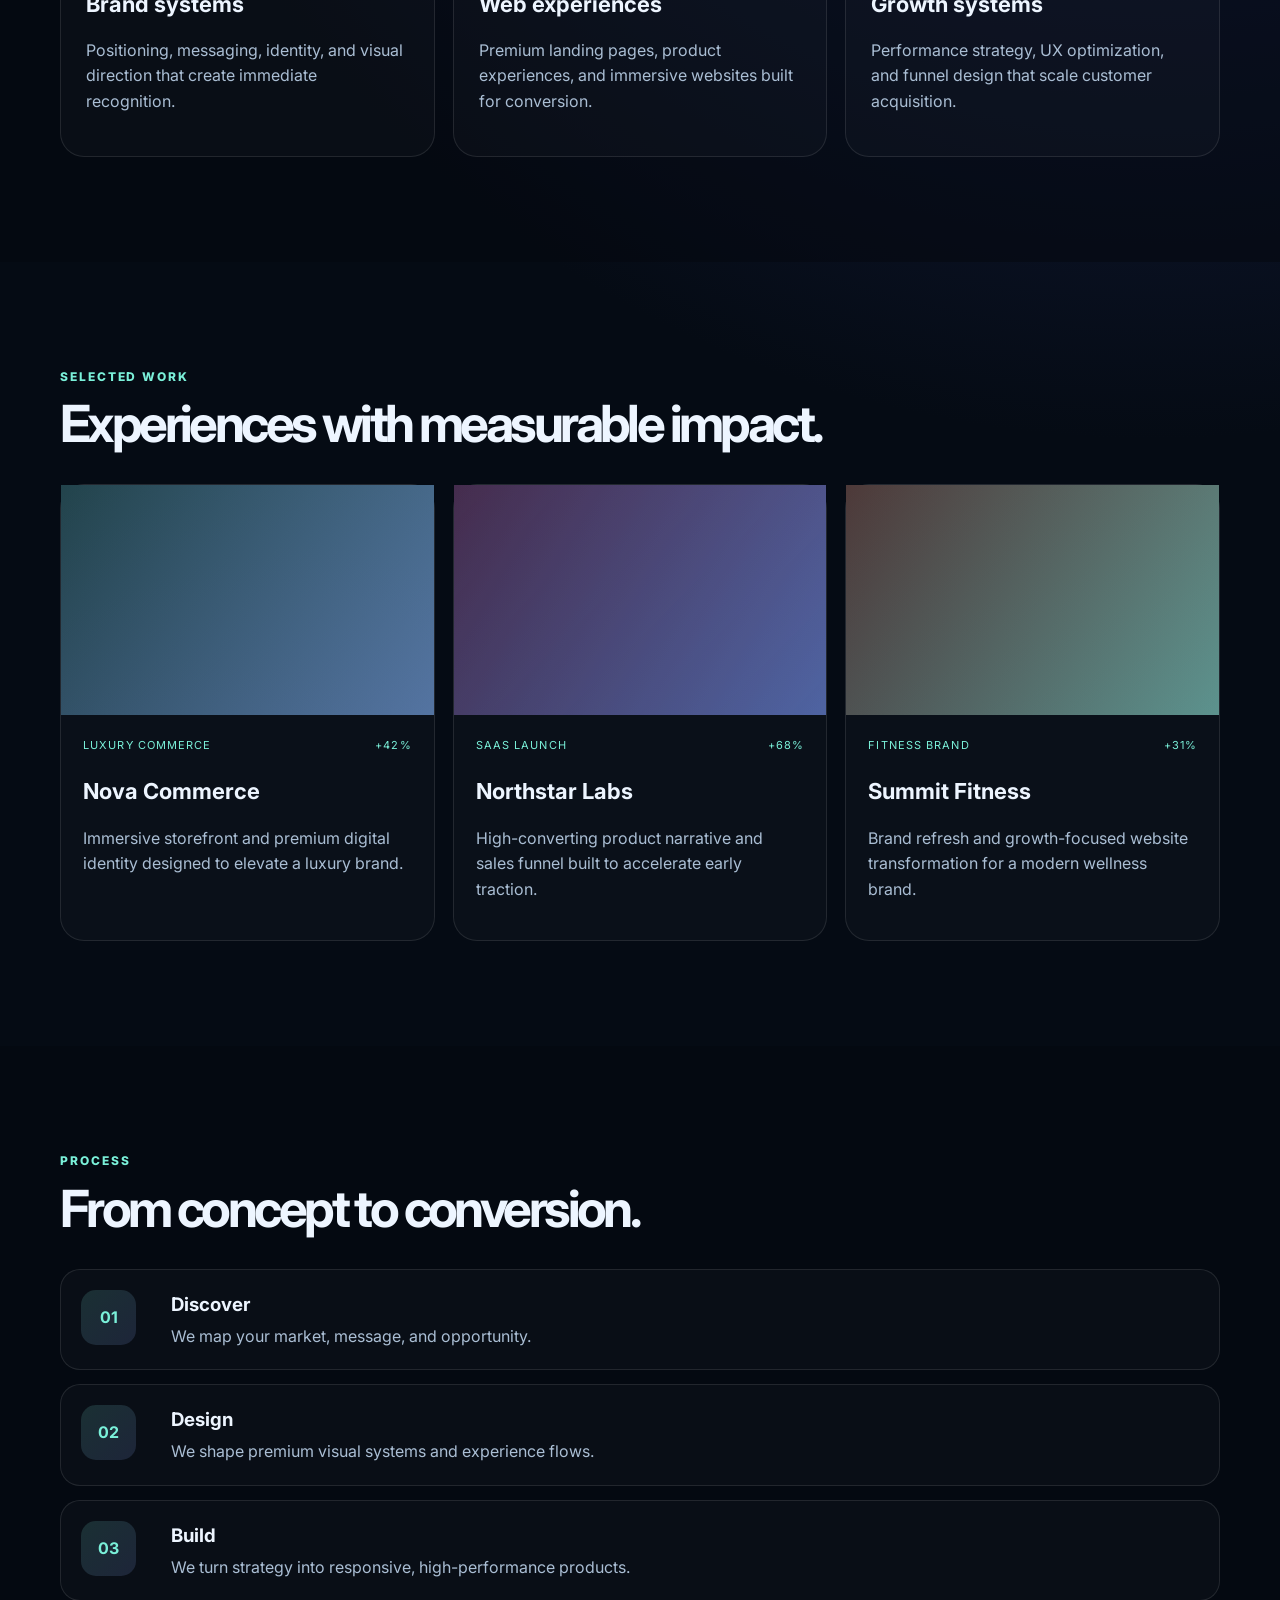
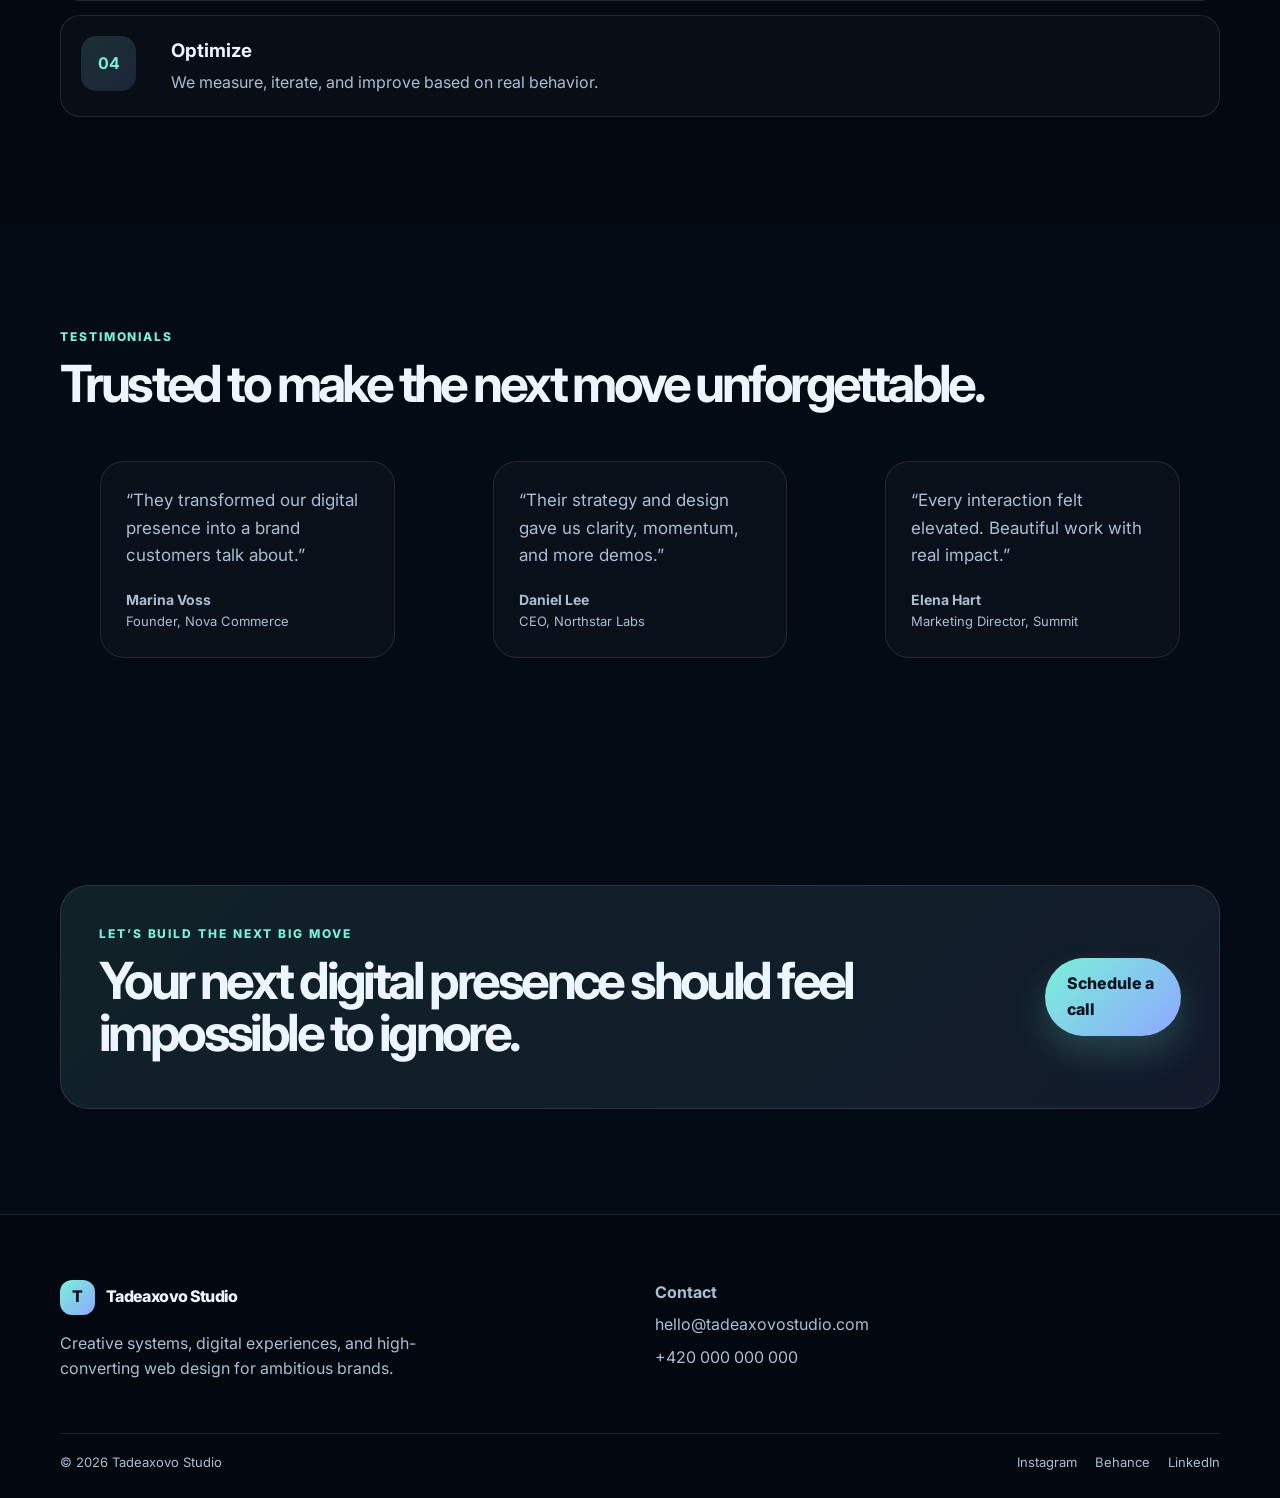
==== commit 40c4f001: "Convert the website to a self-contained HTML-only page with inline CSS and JavaScript." ====
--- a/index.html
+++ b/index.html
@@ -1,362 +1,37 @@
-<!DOCTYPE html>
+<!doctype html>
 <html lang="en">
-  <head>
-    <meta charset="UTF-8" />
-    <meta name="viewport" content="width=device-width, initial-scale=1.0" />
-    <title>Tadeaxovo Studio | Next-Level Creative Systems</title>
-    <meta
-      name="description"
-      content="Tadeaxovo Studio creates cinematic digital experiences, immersive branding, and growth systems for ambitious businesses."
-    />
-    <meta name="theme-color" content="#070b14" />
-    <link rel="preconnect" href="https://fonts.googleapis.com" />
-    <link rel="preconnect" href="https://fonts.gstatic.com" crossorigin />
-    <link
-      href="https://fonts.googleapis.com/css2?family=Inter:wght@400;500;600;700;800;900&display=swap"
-      rel="stylesheet"
-    />
-    <link rel="stylesheet" href="styles.css" />
-  </head>
-  <body>
-    <div class="noise"></div>
-    <div class="cursor-glow"></div>
-
-    <header class="site-header">
-      <div class="container nav-wrap">
-        <a href="#top" class="brand" aria-label="Tadeaxovo Studio home">
-          <span class="brand-mark">T</span>
-          <span>Tadeaxovo Studio</span>
-        </a>
-
-        <nav class="main-nav" aria-label="Main navigation">
-          <a href="#about">About</a>
-          <a href="#systems">Systems</a>
-          <a href="#work">Work</a>
-          <a href="#process">Process</a>
-          <a href="#contact">Contact</a>
-        </nav>
-
-        <a href="#contact" class="button button-small magnetic">Book a call</a>
-      </div>
-    </header>
-
-    <main id="top">
-      <section class="hero section-wrap">
-        <div class="orb orb-one"></div>
-        <div class="orb orb-two"></div>
-        <div class="orb orb-three"></div>
-
-        <div class="container hero-grid">
-          <div class="hero-copy reveal">
-            <p class="eyebrow">Immersive strategy · bold design · scalable growth</p>
-            <h1>
-              We build <span>high-impact</span> digital ecosystems that move markets.
-            </h1>
-            <p class="lead">
-              Tadeaxovo Studio creates premium brands, cinematic websites, and conversion-focused
-              experiences designed to turn attention into revenue.
-            </p>
-
-            <div class="hero-actions">
-              <a href="#contact" class="button magnetic">Start your project</a>
-              <a href="#work" class="button button-secondary magnetic">Explore work</a>
-            </div>
-
-            <ul class="stats" aria-label="Key metrics">
-              <li>
-                <strong data-count="120">0</strong>
-                <span>Projects launched</span>
-              </li>
-              <li>
-                <strong data-count="4.9">0</strong>
-                <span>Average rating</span>
-              </li>
-              <li>
-                <strong data-count="30">0</strong>
-                <span>Growth uplift</span>
-              </li>
-            </ul>
-          </div>
-
-          <div class="hero-visual reveal">
-            <div class="dashboard-shell">
-              <div class="dashboard-header">
-                <span class="dot red"></span>
-                <span class="dot amber"></span>
-                <span class="dot green"></span>
-              </div>
-
-              <div class="dashboard-body">
-                <div class="analytic-panel large-panel">
-                  <div class="panel-label">Performance</div>
-                  <div class="ring-chart">
-                    <div class="ring-ring"></div>
-                    <div class="ring-center">
-                      <span>84%</span>
-                    </div>
-                  </div>
-                </div>
-
-                <div class="analytic-panel small-panel">
-                  <div class="panel-label">Revenue</div>
-                  <strong>$128K</strong>
-                  <span class="trend positive">+32.8%</span>
-                </div>
-
-                <div class="analytic-panel small-panel alt-panel">
-                  <div class="panel-label">Audience</div>
-                  <strong>89.4K</strong>
-                  <span class="trend positive">+18.2%</span>
-                </div>
-
-                <div class="chart-panel">
-                  <div class="chart-bars">
-                    <span style="--h: 30%"></span>
-                    <span style="--h: 52%"></span>
-                    <span style="--h: 44%"></span>
-                    <span style="--h: 70%"></span>
-                    <span style="--h: 63%"></span>
-                    <span style="--h: 92%"></span>
-                    <span style="--h: 85%"></span>
-                    <span style="--h: 100%"></span>
-                  </div>
-                </div>
-              </div>
-            </div>
-          </div>
-        </div>
-      </section>
-
-      <section class="marquee-wrap">
-        <div class="marquee-track">
-          <span>brand strategy</span>
-          <span>web design</span>
-          <span>creative direction</span>
-          <span>product experiences</span>
-          <span>growth systems</span>
-          <span>brand strategy</span>
-          <span>web design</span>
-          <span>creative direction</span>
-          <span>product experiences</span>
-          <span>growth systems</span>
-        </div>
-      </section>
-
-      <section id="about" class="section-wrap soft-panel">
-        <div class="container split-block">
-          <div class="section-copy reveal">
-            <p class="eyebrow">Why us</p>
-            <h2>Strategy + design + engineering under one creative system.</h2>
-          </div>
-
-          <div class="section-copy reveal">
-            <p>
-              We blend storytelling, conversion strategy, and product thinking to turn abstract ideas
-              into immersive digital experiences that people remember and businesses can scale.
-            </p>
-          </div>
-        </div>
-      </section>
-
-      <section id="systems" class="section-wrap">
-        <div class="container">
-          <div class="section-heading reveal">
-            <p class="eyebrow">What we do</p>
-            <h2>End-to-end systems built for ambition.</h2>
-          </div>
-
-          <div class="cards-grid">
-            <article class="feature-card reveal tilt-card">
-              <div class="feature-index">01</div>
-              <h3>Brand systems</h3>
-              <p>
-                Positioning, messaging, identity, and visual direction that create immediate recognition.
-              </p>
-            </article>
-
-            <article class="feature-card reveal tilt-card">
-              <div class="feature-index">02</div>
-              <h3>Web experiences</h3>
-              <p>
-                Premium landing pages, product experiences, and immersive websites built for conversion.
-              </p>
-            </article>
-
-            <article class="feature-card reveal tilt-card">
-              <div class="feature-index">03</div>
-              <h3>Growth systems</h3>
-              <p>
-                Performance strategy, UX optimization, and funnel design that scale customer acquisition.
-              </p>
-            </article>
-          </div>
-        </div>
-      </section>
-
-      <section id="work" class="section-wrap dark-panel">
-        <div class="container">
-          <div class="section-heading reveal">
-            <p class="eyebrow">Selected work</p>
-            <h2>We build experiences with measurable impact.</h2>
-          </div>
-
-          <div class="project-grid">
-            <article class="project-card reveal tilt-card">
-              <div class="project-image image-one"></div>
-              <div class="project-copy">
-                <div class="project-meta">
-                  <span>Luxury commerce</span>
-                  <span>+42%</span>
-                </div>
-                <h3>Nova Commerce</h3>
-                <p>Immersive storefront and premium digital identity designed to elevate a luxury brand.</p>
-              </div>
-            </article>
-
-            <article class="project-card reveal tilt-card">
-              <div class="project-image image-two"></div>
-              <div class="project-copy">
-                <div class="project-meta">
-                  <span>SaaS launch</span>
-                  <span>+68%</span>
-                </div>
-                <h3>Northstar Labs</h3>
-                <p>High-converting product narrative and sales funnel built to accelerate early traction.</p>
-              </div>
-            </article>
-
-            <article class="project-card reveal tilt-card">
-              <div class="project-image image-three"></div>
-              <div class="project-copy">
-                <div class="project-meta">
-                  <span>Fitness brand</span>
-                  <span>+31%</span>
-                </div>
-                <h3>Summit Fitness</h3>
-                <p>Brand refresh and growth-focused website transformation for a modern wellness brand.</p>
-              </div>
-            </article>
-          </div>
-        </div>
-      </section>
-
-      <section id="process" class="section-wrap">
-        <div class="container">
-          <div class="section-heading reveal">
-            <p class="eyebrow">Process</p>
-            <h2>From concept to conversion.</h2>
-          </div>
-
-          <div class="timeline">
-            <div class="timeline-item reveal">
-              <span class="phase">01</span>
-              <div>
-                <h3>Discover</h3>
-                <p>We map your market, message, and opportunity to uncover the strongest creative direction.</p>
-              </div>
-            </div>
-
-            <div class="timeline-item reveal">
-              <span class="phase">02</span>
-              <div>
-                <h3>Design</h3>
-                <p>We shape premium visual systems and experience flows that align with your goals.</p>
-              </div>
-            </div>
-
-            <div class="timeline-item reveal">
-              <span class="phase">03</span>
-              <div>
-                <h3>Build</h3>
-                <p>We turn the strategy into responsive, high-performance digital products and launch assets.</p>
-              </div>
-            </div>
-
-            <div class="timeline-item reveal">
-              <span class="phase">04</span>
-              <div>
-                <h3>Optimize</h3>
-                <p>We measure, iterate, and improve based on performance signals and customer behavior.</p>
-              </div>
-            </div>
-          </div>
-        </div>
-      </section>
-
-      <section class="section-wrap testimonials-wrap">
-        <div class="container">
-          <div class="section-heading reveal">
-            <p class="eyebrow">Testimonials</p>
-            <h2>Teams trust us to make their next move unforgettable.</h2>
-          </div>
-
-          <div class="testimonial-grid">
-            <blockquote class="testimonial reveal tilt-card">
-              “They transformed a weak digital presence into a brand experience customers actually talk about.”
-              <footer>
-                <strong>Marina Voss</strong>
-                <span>Founder, Nova Commerce</span>
-              </footer>
-            </blockquote>
-
-            <blockquote class="testimonial reveal tilt-card">
-              “Their blend of strategy and design gave us clarity, momentum, and a huge boost in demo volume.”
-              <footer>
-                <strong>Daniel Lee</strong>
-                <span>CEO, Northstar Labs</span>
-              </footer>
-            </blockquote>
-
-            <blockquote class="testimonial reveal tilt-card">
-              “Every interaction felt elevated. The product and storytelling worked together beautifully.”
-              <footer>
-                <strong>Elena Hart</strong>
-                <span>Marketing Director, Summit</span>
-              </footer>
-            </blockquote>
-          </div>
-        </div>
-      </section>
-
-      <section class="section-wrap cta-wrap">
-        <div class="container cta-box reveal">
-          <div>
-            <p class="eyebrow">Let’s build the next big move</p>
-            <h2>Your next digital presence should feel impossible to ignore.</h2>
-          </div>
-
-          <a href="#contact" class="button magnetic">Schedule a strategy call</a>
-        </div>
-      </section>
-    </main>
-
-    <footer id="contact" class="site-footer">
-      <div class="container footer-grid">
-        <div>
-          <a href="#top" class="brand footer-brand">
-            <span class="brand-mark">T</span>
-            <span>Tadeaxovo Studio</span>
-          </a>
-          <p>Creative systems, digital experiences, and high-converting web design for ambitious brands.</p>
-        </div>
-
-        <div class="contact-block">
-          <h3>Contact</h3>
-          <a href="mailto:hello@tadeaxovostudio.com">hello@tadeaxovostudio.com</a>
-          <a href="tel:+420000000000">+420 000 000 000</a>
-        </div>
-      </div>
-
-      <div class="container bottom-bar">
-        <span>© 2026 Tadeaxovo Studio</span>
-        <div class="socials">
-          <a href="#">Instagram</a>
-          <a href="#">Behance</a>
-          <a href="#">LinkedIn</a>
-        </div>
-      </div>
-    </footer>
-
-    <script src="script.js"></script>
-  </body>
+<head>
+  <meta charset="utf-8">
+  <meta name="viewport" content="width=device-width, initial-scale=1">
+  <meta name="theme-color" content="#050b14">
+  <meta name="description" content="Tadeaxovo Studio — immersive digital experiences for ambitious brands.">
+  <title>Tadeaxovo Studio — Digital Experiences</title>
+  <link rel="preconnect" href="https://fonts.googleapis.com">
+  <link rel="preconnect" href="https://fonts.gstatic.com" crossorigin>
+  <link href="https://fonts.googleapis.com/css2?family=Inter:wght@400;500;600;700;800;900&display=swap" rel="stylesheet">
+  <style>
+    :root{--bg:#050b14;--panel:#0c1625;--text:#edf5ff;--muted:#aabed4;--mint:#7af0d9;--blue:#8ea8ff;--pink:#ff7bc8;--line:rgba(255,255,255,.1);--shadow:0 30px 80px rgba(0,0,0,.42)}
+    *{box-sizing:border-box}html{scroll-behavior:smooth}body{margin:0;color:var(--text);font:16px/1.6 Inter,system-ui,sans-serif;background:radial-gradient(circle at 15% 0%,#123a4c 0,transparent 28%),radial-gradient(circle at 90% 20%,#1c2758 0,transparent 28%),var(--bg);overflow-x:hidden}body:before{content:"";position:fixed;inset:0;pointer-events:none;opacity:.35;background-image:linear-gradient(rgba(255,255,255,.018) 1px,transparent 1px),linear-gradient(90deg,rgba(255,255,255,.018) 1px,transparent 1px);background-size:26px 26px}a{color:inherit;text-decoration:none}.container{width:min(1160px,calc(100% - 32px));margin:auto;position:relative;z-index:1}.header{position:sticky;top:0;z-index:10;background:rgba(5,11,20,.7);backdrop-filter:blur(18px);border-bottom:1px solid var(--line)}.nav{min-height:76px;display:flex;align-items:center;justify-content:space-between;gap:20px}.brand{display:flex;align-items:center;gap:11px;font-weight:800;letter-spacing:-.04em}.mark{display:grid;place-items:center;width:35px;height:35px;border-radius:12px;background:linear-gradient(135deg,var(--mint),var(--blue));color:#06131f}.links{display:flex;gap:25px;color:var(--muted);font-size:14px}.links a:hover{color:var(--mint)}.button{display:inline-flex;align-items:center;justify-content:center;padding:13px 22px;border-radius:999px;background:linear-gradient(135deg,var(--mint),var(--blue));color:#06131f;font-weight:800;border:0;cursor:pointer;box-shadow:0 16px 35px rgba(122,240,217,.2);transition:.25s}.button:hover{transform:translateY(-3px);box-shadow:0 20px 45px rgba(122,240,217,.35)}.secondary{background:transparent;color:var(--text);border:1px solid var(--line);box-shadow:none}.hero{min-height:720px;padding:105px 0 80px;display:grid;grid-template-columns:1fr 1fr;align-items:center;gap:65px;position:relative}.eyebrow{color:var(--mint);font-size:12px;font-weight:800;letter-spacing:.16em;text-transform:uppercase}.hero h1{font-size:clamp(3.2rem,6vw,6.6rem);line-height:.9;letter-spacing:-.08em;margin:18px 0}.gradient{background:linear-gradient(135deg,var(--mint),var(--blue),var(--pink));color:transparent;background-clip:text}.lead{max-width:570px;color:var(--muted);font-size:18px}.actions{display:flex;gap:14px;flex-wrap:wrap;margin:30px 0}.stats{display:flex;gap:35px;list-style:none;padding:0;margin:35px 0 0}.stats strong{display:block;font-size:30px;letter-spacing:-.06em}.stats span{color:var(--muted);font-size:13px}.dashboard{padding:13px;border:1px solid var(--line);border-radius:28px;background:rgba(12,22,37,.84);box-shadow:var(--shadow);transform:perspective(900px) rotateX(7deg) rotateY(-8deg);transition:transform .25s}.window{display:flex;gap:7px;padding:9px;border-bottom:1px solid var(--line)}.dot{width:11px;height:11px;border-radius:50%;background:#ff5f57}.dot:nth-child(2){background:#ffbd2e}.dot:nth-child(3){background:#28c840}.dash{display:grid;grid-template-columns:1.2fr 1fr;gap:12px;padding:16px}.panel{padding:16px;min-height:120px;border:1px solid var(--line);border-radius:18px;background:rgba(255,255,255,.03)}.panel:first-child{grid-row:span 2;display:grid;place-items:center}.label{color:var(--muted);font-size:11px;text-transform:uppercase;letter-spacing:.12em}.ring{width:145px;height:145px;border-radius:50%;display:grid;place-items:center;background:conic-gradient(var(--mint) 84%,#1e2b3b 0);position:relative}.ring:after{content:"84%";display:grid;place-items:center;width:110px;height:110px;border-radius:50%;background:#0a1422;font-size:25px;font-weight:800}.panel b{display:block;font-size:29px;margin-top:8px}.chart{grid-column:1/-1;height:145px;display:flex;align-items:end;gap:9px}.chart i{flex:1;height:var(--h);border-radius:9px 9px 0 0;background:linear-gradient(var(--mint),var(--blue));animation:pulse 2.4s ease-in-out infinite alternate}.strip{padding:18px 0;border-block:1px solid var(--line);overflow:hidden;color:var(--muted);text-transform:uppercase;letter-spacing:.15em;font-size:12px;white-space:nowrap}.ticker{display:inline-block;animation:slide 24s linear infinite}.section{padding:105px 0}.dark{background:rgba(4,9,15,.55)}.split{display:grid;grid-template-columns:1fr 1fr;gap:55px;align-items:end}.split p,.card p,.project p,.quote{color:var(--muted)}h2{font-size:clamp(2.2rem,4vw,4rem);line-height:1;letter-spacing:-.07em;margin:12px 0}.grid{display:grid;grid-template-columns:repeat(3,1fr);gap:18px;margin-top:35px}.card,.project,.quote{border:1px solid var(--line);border-radius:24px;background:rgba(255,255,255,.025);transition:.3s}.card{min-height:240px;padding:25px}.card:hover,.project:hover,.quote:hover{transform:translateY(-9px);border-color:rgba(122,240,217,.5)}.number{display:grid;place-items:center;width:54px;height:54px;border-radius:16px;background:rgba(122,240,217,.1);color:var(--mint);font-weight:800}.card h3,.project h3{font-size:22px;margin:20px 0 8px}.visual{height:230px;background:linear-gradient(135deg,rgba(122,240,217,.2),rgba(142,168,255,.3)),linear-gradient(120deg,#0c1828,#3b5d79)}.project:nth-child(2) .visual{background:linear-gradient(135deg,rgba(255,123,200,.22),rgba(142,168,255,.25)),linear-gradient(120deg,#11162b,#394d83)}.project:nth-child(3) .visual{background:linear-gradient(135deg,rgba(255,191,105,.2),rgba(122,240,217,.2)),linear-gradient(120deg,#21182d,#557b7b)}.project-copy{padding:22px}.meta{display:flex;justify-content:space-between;color:var(--mint);font-size:11px;text-transform:uppercase;letter-spacing:.1em}.process{display:grid;gap:14px;margin-top:35px}.step{display:grid;grid-template-columns:70px 1fr;gap:20px;padding:20px;border:1px solid var(--line);border-radius:20px;background:rgba(255,255,255,.025)}.step b{display:grid;place-items:center;width:55px;height:55px;border-radius:15px;background:linear-gradient(135deg,rgba(122,240,217,.15),rgba(142,168,255,.15));color:var(--mint)}.step h3{margin:0}.step p{color:var(--muted);margin:4px 0 0}.quote{padding:25px;font-size:17px}.quote footer{display:flex;flex-direction:column;margin-top:20px;font-size:14px}.quote span{font-size:13px}.cta{display:flex;align-items:center;justify-content:space-between;gap:30px;padding:38px;border:1px solid var(--line);border-radius:28px;background:linear-gradient(135deg,rgba(122,240,217,.1),rgba(142,168,255,.1))}.footer{padding:65px 0 25px;border-top:1px solid var(--line);background:rgba(3,7,13,.75)}.footergrid{display:grid;grid-template-columns:1fr 1fr;gap:30px}.footer p{color:var(--muted);max-width:400px}.contact{display:flex;flex-direction:column;gap:7px;color:var(--muted)}.bottom{display:flex;justify-content:space-between;border-top:1px solid var(--line);margin-top:35px;padding-top:18px;color:var(--muted);font-size:13px}.social{display:flex;gap:18px}.reveal{opacity:0;transform:translateY(25px);transition:.8s}.reveal.show{opacity:1;transform:none}@keyframes slide{to{transform:translateX(-50%)}}@keyframes pulse{to{filter:brightness(1.45);transform:scaleY(1.05)}}
+    @media(max-width:850px){.links{display:none}.hero,.split,.grid,.footergrid{grid-template-columns:1fr}.hero{padding-top:65px}.dashboard{transform:none}.cta{display:grid}.grid{gap:14px}.hero h1{font-size:clamp(3rem,15vw,5rem)}}@media(max-width:500px){.nav>.button{display:none}.stats{gap:18px}.stats strong{font-size:24px}.actions,.actions .button{width:100%}.bottom{display:block}.social{margin-top:12px}}
+  </style>
+</head>
+<body>
+  <header class="header"><div class="container nav"><a class="brand" href="#top"><span class="mark">T</span>Tadeaxovo Studio</a><nav class="links"><a href="#about">About</a><a href="#systems">Systems</a><a href="#work">Work</a><a href="#process">Process</a><a href="#contact">Contact</a></nav><a class="button" href="#contact">Book a call</a></div></header>
+  <main id="top">
+    <section class="container hero"><div class="reveal"><div class="eyebrow">Immersive strategy · bold design · scalable growth</div><h1>We build <span class="gradient">high-impact</span> digital ecosystems.</h1><p class="lead">Premium brands, cinematic websites, and conversion-focused experiences designed to turn attention into revenue.</p><div class="actions"><a class="button" href="#contact">Start your project</a><a class="button secondary" href="#work">Explore work</a></div><ul class="stats"><li><strong data-count="120">0+</strong><span>Projects launched</span></li><li><strong data-count="4.9">0</strong><span>Average rating</span></li><li><strong data-count="30">0%</strong><span>Growth uplift</span></li></ul></div><div class="dashboard reveal"><div class="window"><i class="dot"></i><i class="dot"></i><i class="dot"></i></div><div class="dash"><div class="panel"><span class="label">Performance</span><div class="ring"></div></div><div class="panel"><span class="label">Revenue</span><b>$128K</b><span class="gradient">+32.8%</span></div><div class="panel"><span class="label">Audience</span><b>89.4K</b><span class="gradient">+18.2%</span></div><div class="panel chart"><i style="--h:30%"></i><i style="--h:52%"></i><i style="--h:44%"></i><i style="--h:70%"></i><i style="--h:63%"></i><i style="--h:92%"></i><i style="--h:85%"></i><i style="--h:100%"></i></div></div></div></section>
+    <div class="strip"><div class="ticker">Brand strategy　·　Web design　·　Creative direction　·　Product experiences　·　Growth systems　·　Brand strategy　·　Web design　·　Creative direction　·　Product experiences　·　Growth systems</div></div>
+    <section id="about" class="section"><div class="container split"><div class="reveal"><div class="eyebrow">Why us</div><h2>Strategy + design + engineering under one creative system.</h2></div><p class="reveal">We blend storytelling, conversion strategy, and product thinking to turn abstract ideas into immersive digital experiences that people remember and businesses can scale.</p></div></section>
+    <section id="systems" class="section dark"><div class="container"><div class="reveal"><div class="eyebrow">What we do</div><h2>End-to-end systems built for ambition.</h2></div><div class="grid"><article class="card reveal"><div class="number">01</div><h3>Brand systems</h3><p>Positioning, messaging, identity, and visual direction that create immediate recognition.</p></article><article class="card reveal"><div class="number">02</div><h3>Web experiences</h3><p>Premium landing pages, product experiences, and immersive websites built for conversion.</p></article><article class="card reveal"><div class="number">03</div><h3>Growth systems</h3><p>Performance strategy, UX optimization, and funnel design that scale customer acquisition.</p></article></div></div></section>
+    <section id="work" class="section"><div class="container"><div class="reveal"><div class="eyebrow">Selected work</div><h2>Experiences with measurable impact.</h2></div><div class="grid"><article class="project reveal"><div class="visual"></div><div class="project-copy"><div class="meta"><span>Luxury commerce</span><span>+42%</span></div><h3>Nova Commerce</h3><p>Immersive storefront and premium digital identity designed to elevate a luxury brand.</p></div></article><article class="project reveal"><div class="visual"></div><div class="project-copy"><div class="meta"><span>SaaS launch</span><span>+68%</span></div><h3>Northstar Labs</h3><p>High-converting product narrative and sales funnel built to accelerate early traction.</p></div></article><article class="project reveal"><div class="visual"></div><div class="project-copy"><div class="meta"><span>Fitness brand</span><span>+31%</span></div><h3>Summit Fitness</h3><p>Brand refresh and growth-focused website transformation for a modern wellness brand.</p></div></article></div></div></section>
+    <section id="process" class="section dark"><div class="container"><div class="reveal"><div class="eyebrow">Process</div><h2>From concept to conversion.</h2></div><div class="process"><div class="step reveal"><b>01</b><div><h3>Discover</h3><p>We map your market, message, and opportunity.</p></div></div><div class="step reveal"><b>02</b><div><h3>Design</h3><p>We shape premium visual systems and experience flows.</p></div></div><div class="step reveal"><b>03</b><div><h3>Build</h3><p>We turn strategy into responsive, high-performance products.</p></div></div><div class="step reveal"><b>04</b><div><h3>Optimize</h3><p>We measure, iterate, and improve based on real behavior.</p></div></div></div></div></section>
+    <section class="section"><div class="container"><div class="reveal"><div class="eyebrow">Testimonials</div><h2>Trusted to make the next move unforgettable.</h2></div><div class="grid"><blockquote class="quote reveal">“They transformed our digital presence into a brand customers talk about.”<footer><b>Marina Voss</b><span>Founder, Nova Commerce</span></footer></blockquote><blockquote class="quote reveal">“Their strategy and design gave us clarity, momentum, and more demos.”<footer><b>Daniel Lee</b><span>CEO, Northstar Labs</span></footer></blockquote><blockquote class="quote reveal">“Every interaction felt elevated. Beautiful work with real impact.”<footer><b>Elena Hart</b><span>Marketing Director, Summit</span></footer></blockquote></div></div></section>
+    <section id="contact" class="section"><div class="container cta reveal"><div><div class="eyebrow">Let’s build the next big move</div><h2>Your next digital presence should feel impossible to ignore.</h2></div><a class="button" href="mailto:hello@tadeaxovostudio.com">Schedule a call</a></div></section>
+  </main>
+  <footer class="footer"><div class="container footergrid"><div><a class="brand" href="#top"><span class="mark">T</span>Tadeaxovo Studio</a><p>Creative systems, digital experiences, and high-converting web design for ambitious brands.</p></div><div class="contact"><b>Contact</b><a href="mailto:hello@tadeaxovostudio.com">hello@tadeaxovostudio.com</a><a href="tel:+420000000000">+420 000 000 000</a></div></div><div class="container bottom"><span>© 2026 Tadeaxovo Studio</span><div class="social"><a href="#">Instagram</a><a href="#">Behance</a><a href="#">LinkedIn</a></div></div></footer>
+  <script>
+    const reveal=new IntersectionObserver(entries=>entries.forEach(e=>{if(e.isIntersecting){e.target.classList.add('show');reveal.unobserve(e.target)}}),{threshold:.12});document.querySelectorAll('.reveal').forEach(e=>reveal.observe(e));
+    const counters=document.querySelectorAll('[data-count]');const count=new IntersectionObserver(entries=>entries.forEach(e=>{if(e.isIntersecting){let el=e.target,end=+el.dataset.count,start=0,t0=performance.now();function run(t){let p=Math.min((t-t0)/1300,1),v=end*(1-Math.pow(1-p,3));el.textContent=end%1? v.toFixed(1):Math.round(v)+(end%1?'':'');if(p<1)requestAnimationFrame(run);else el.textContent=end%1?end.toFixed(1):end+'+'}requestAnimationFrame(run);count.unobserve(el)}}),{threshold:.7});counters.forEach(e=>count.observe(e));
+    const dash=document.querySelector('.dashboard');addEventListener('pointermove',e=>{if(innerWidth>850){let x=(e.clientX/innerWidth-.5)*10,y=(e.clientY/innerHeight-.5)*10;dash.style.transform=`perspective(900px) rotateX(${7-y}deg) rotateY(${-8+x}deg)`}});
+  </script>
+</body>
 </html>
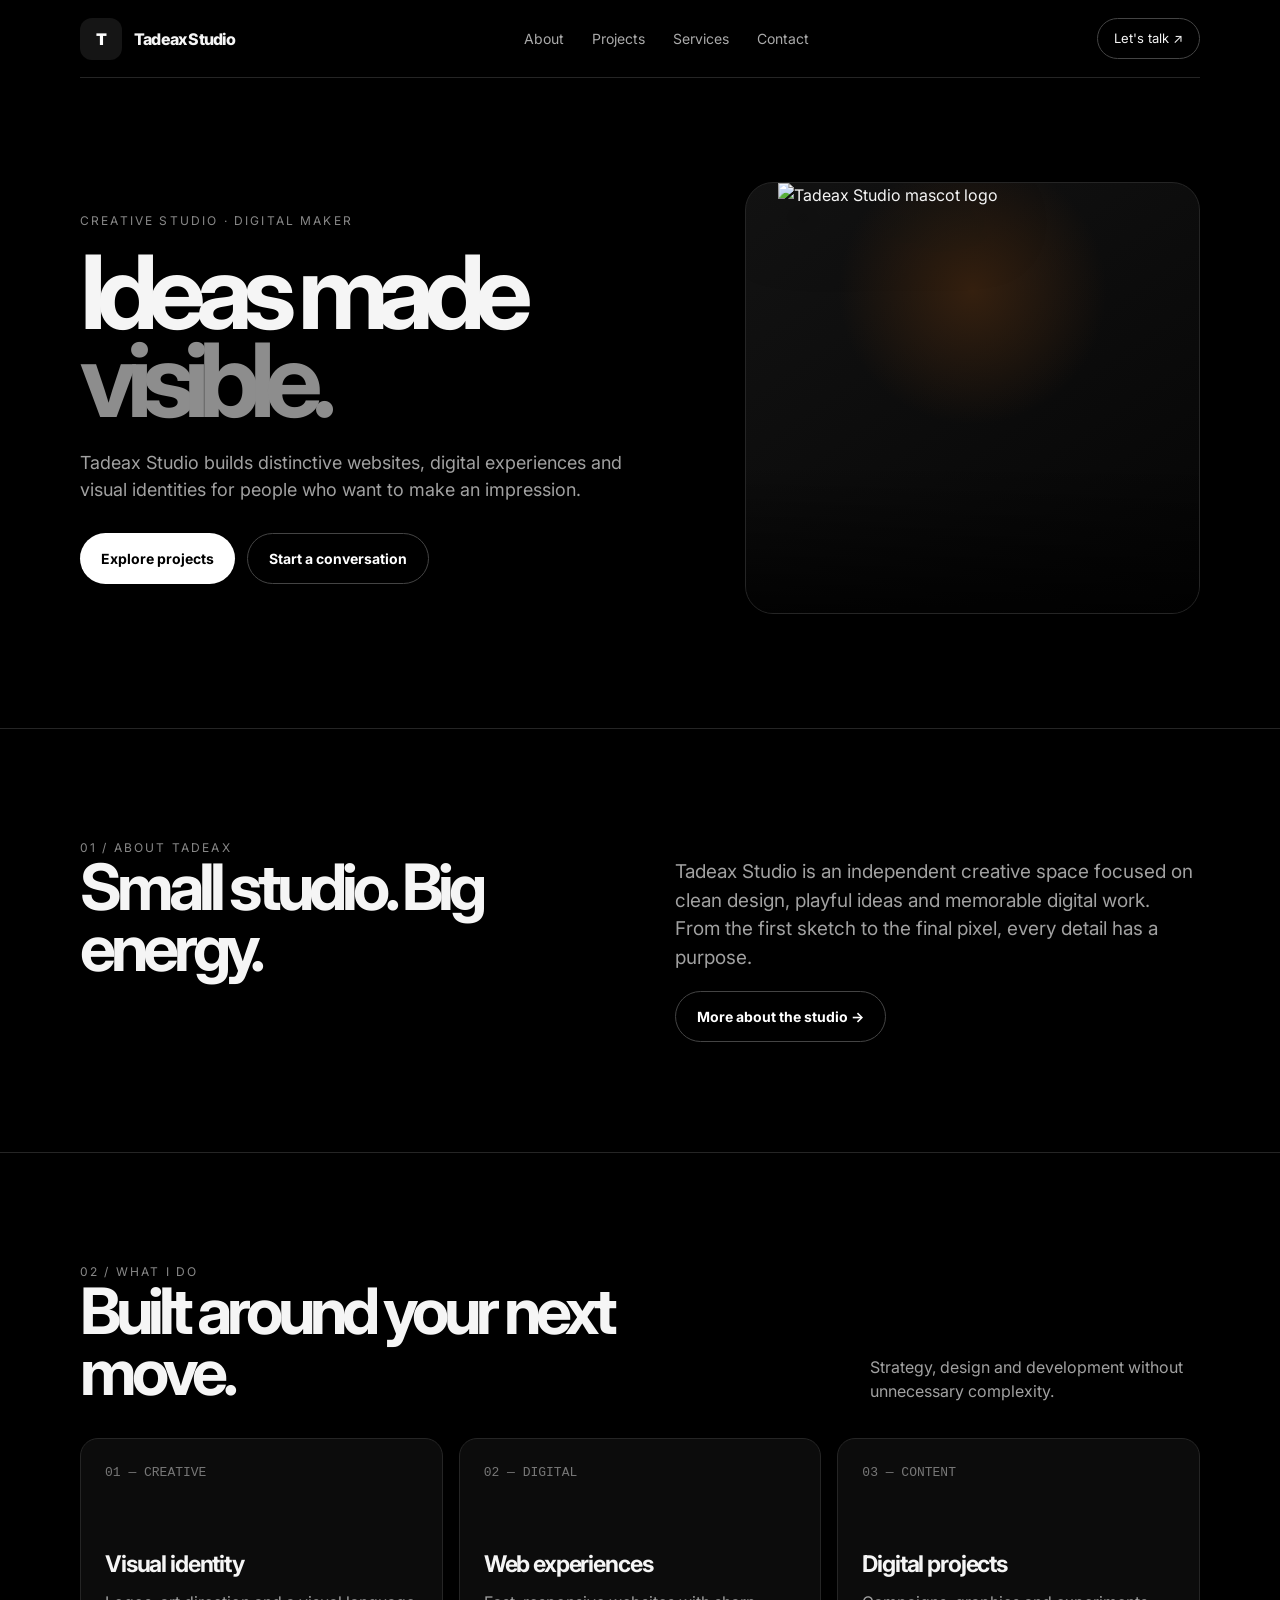
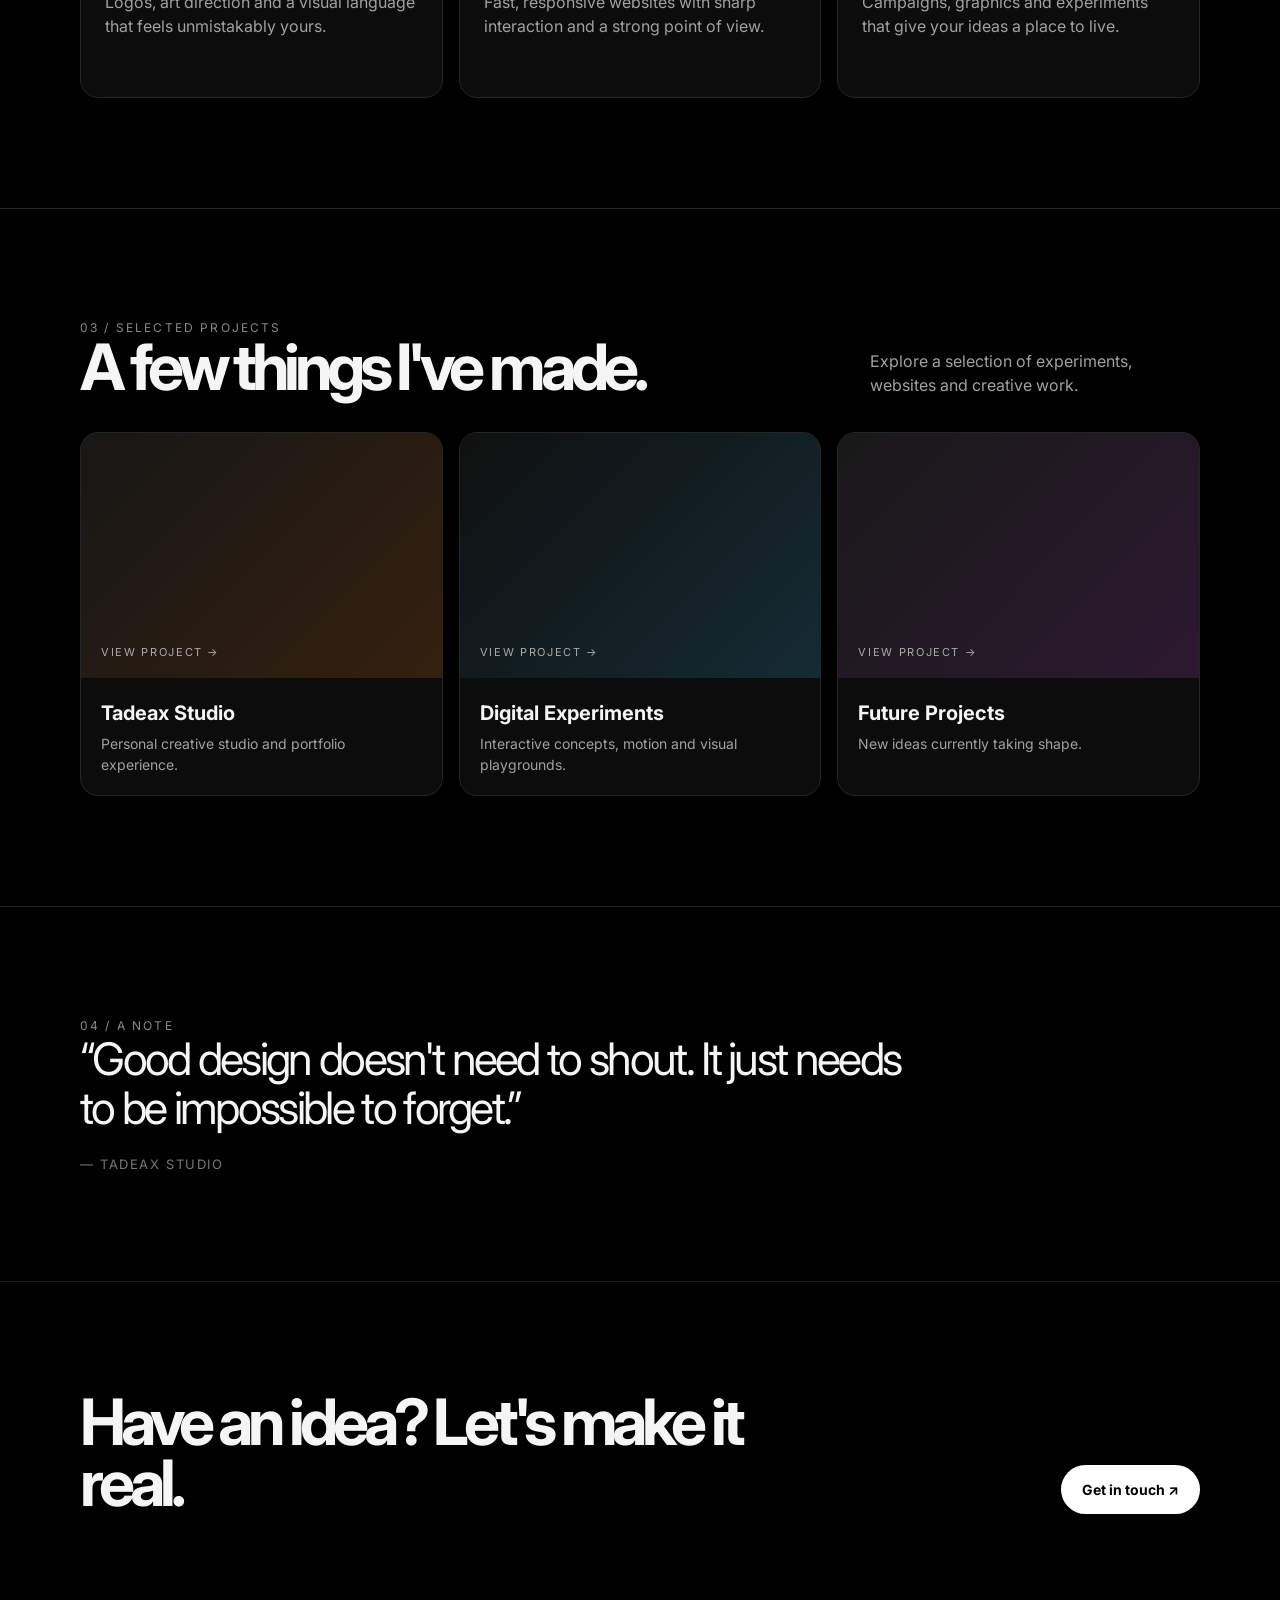
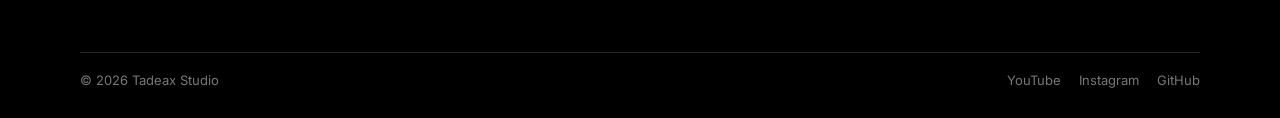
==== commit 9e62ed6b: "Rename the website to Tadeax Studio and redesign it to match the referenced minimalist portfolio sty" ====
--- a/index.html
+++ b/index.html
@@ -3,35 +3,28 @@
 <head>
   <meta charset="utf-8">
   <meta name="viewport" content="width=device-width, initial-scale=1">
-  <meta name="theme-color" content="#050b14">
-  <meta name="description" content="Tadeaxovo Studio — immersive digital experiences for ambitious brands.">
-  <title>Tadeaxovo Studio — Digital Experiences</title>
+  <meta name="theme-color" content="#000">
+  <meta name="description" content="Tadeax Studio — creative digital projects, websites and experiments by Tadeax.">
+  <title>Tadeax Studio</title>
   <link rel="preconnect" href="https://fonts.googleapis.com">
   <link rel="preconnect" href="https://fonts.gstatic.com" crossorigin>
   <link href="https://fonts.googleapis.com/css2?family=Inter:wght@400;500;600;700;800;900&display=swap" rel="stylesheet">
   <style>
-    :root{--bg:#050b14;--panel:#0c1625;--text:#edf5ff;--muted:#aabed4;--mint:#7af0d9;--blue:#8ea8ff;--pink:#ff7bc8;--line:rgba(255,255,255,.1);--shadow:0 30px 80px rgba(0,0,0,.42)}
-    *{box-sizing:border-box}html{scroll-behavior:smooth}body{margin:0;color:var(--text);font:16px/1.6 Inter,system-ui,sans-serif;background:radial-gradient(circle at 15% 0%,#123a4c 0,transparent 28%),radial-gradient(circle at 90% 20%,#1c2758 0,transparent 28%),var(--bg);overflow-x:hidden}body:before{content:"";position:fixed;inset:0;pointer-events:none;opacity:.35;background-image:linear-gradient(rgba(255,255,255,.018) 1px,transparent 1px),linear-gradient(90deg,rgba(255,255,255,.018) 1px,transparent 1px);background-size:26px 26px}a{color:inherit;text-decoration:none}.container{width:min(1160px,calc(100% - 32px));margin:auto;position:relative;z-index:1}.header{position:sticky;top:0;z-index:10;background:rgba(5,11,20,.7);backdrop-filter:blur(18px);border-bottom:1px solid var(--line)}.nav{min-height:76px;display:flex;align-items:center;justify-content:space-between;gap:20px}.brand{display:flex;align-items:center;gap:11px;font-weight:800;letter-spacing:-.04em}.mark{display:grid;place-items:center;width:35px;height:35px;border-radius:12px;background:linear-gradient(135deg,var(--mint),var(--blue));color:#06131f}.links{display:flex;gap:25px;color:var(--muted);font-size:14px}.links a:hover{color:var(--mint)}.button{display:inline-flex;align-items:center;justify-content:center;padding:13px 22px;border-radius:999px;background:linear-gradient(135deg,var(--mint),var(--blue));color:#06131f;font-weight:800;border:0;cursor:pointer;box-shadow:0 16px 35px rgba(122,240,217,.2);transition:.25s}.button:hover{transform:translateY(-3px);box-shadow:0 20px 45px rgba(122,240,217,.35)}.secondary{background:transparent;color:var(--text);border:1px solid var(--line);box-shadow:none}.hero{min-height:720px;padding:105px 0 80px;display:grid;grid-template-columns:1fr 1fr;align-items:center;gap:65px;position:relative}.eyebrow{color:var(--mint);font-size:12px;font-weight:800;letter-spacing:.16em;text-transform:uppercase}.hero h1{font-size:clamp(3.2rem,6vw,6.6rem);line-height:.9;letter-spacing:-.08em;margin:18px 0}.gradient{background:linear-gradient(135deg,var(--mint),var(--blue),var(--pink));color:transparent;background-clip:text}.lead{max-width:570px;color:var(--muted);font-size:18px}.actions{display:flex;gap:14px;flex-wrap:wrap;margin:30px 0}.stats{display:flex;gap:35px;list-style:none;padding:0;margin:35px 0 0}.stats strong{display:block;font-size:30px;letter-spacing:-.06em}.stats span{color:var(--muted);font-size:13px}.dashboard{padding:13px;border:1px solid var(--line);border-radius:28px;background:rgba(12,22,37,.84);box-shadow:var(--shadow);transform:perspective(900px) rotateX(7deg) rotateY(-8deg);transition:transform .25s}.window{display:flex;gap:7px;padding:9px;border-bottom:1px solid var(--line)}.dot{width:11px;height:11px;border-radius:50%;background:#ff5f57}.dot:nth-child(2){background:#ffbd2e}.dot:nth-child(3){background:#28c840}.dash{display:grid;grid-template-columns:1.2fr 1fr;gap:12px;padding:16px}.panel{padding:16px;min-height:120px;border:1px solid var(--line);border-radius:18px;background:rgba(255,255,255,.03)}.panel:first-child{grid-row:span 2;display:grid;place-items:center}.label{color:var(--muted);font-size:11px;text-transform:uppercase;letter-spacing:.12em}.ring{width:145px;height:145px;border-radius:50%;display:grid;place-items:center;background:conic-gradient(var(--mint) 84%,#1e2b3b 0);position:relative}.ring:after{content:"84%";display:grid;place-items:center;width:110px;height:110px;border-radius:50%;background:#0a1422;font-size:25px;font-weight:800}.panel b{display:block;font-size:29px;margin-top:8px}.chart{grid-column:1/-1;height:145px;display:flex;align-items:end;gap:9px}.chart i{flex:1;height:var(--h);border-radius:9px 9px 0 0;background:linear-gradient(var(--mint),var(--blue));animation:pulse 2.4s ease-in-out infinite alternate}.strip{padding:18px 0;border-block:1px solid var(--line);overflow:hidden;color:var(--muted);text-transform:uppercase;letter-spacing:.15em;font-size:12px;white-space:nowrap}.ticker{display:inline-block;animation:slide 24s linear infinite}.section{padding:105px 0}.dark{background:rgba(4,9,15,.55)}.split{display:grid;grid-template-columns:1fr 1fr;gap:55px;align-items:end}.split p,.card p,.project p,.quote{color:var(--muted)}h2{font-size:clamp(2.2rem,4vw,4rem);line-height:1;letter-spacing:-.07em;margin:12px 0}.grid{display:grid;grid-template-columns:repeat(3,1fr);gap:18px;margin-top:35px}.card,.project,.quote{border:1px solid var(--line);border-radius:24px;background:rgba(255,255,255,.025);transition:.3s}.card{min-height:240px;padding:25px}.card:hover,.project:hover,.quote:hover{transform:translateY(-9px);border-color:rgba(122,240,217,.5)}.number{display:grid;place-items:center;width:54px;height:54px;border-radius:16px;background:rgba(122,240,217,.1);color:var(--mint);font-weight:800}.card h3,.project h3{font-size:22px;margin:20px 0 8px}.visual{height:230px;background:linear-gradient(135deg,rgba(122,240,217,.2),rgba(142,168,255,.3)),linear-gradient(120deg,#0c1828,#3b5d79)}.project:nth-child(2) .visual{background:linear-gradient(135deg,rgba(255,123,200,.22),rgba(142,168,255,.25)),linear-gradient(120deg,#11162b,#394d83)}.project:nth-child(3) .visual{background:linear-gradient(135deg,rgba(255,191,105,.2),rgba(122,240,217,.2)),linear-gradient(120deg,#21182d,#557b7b)}.project-copy{padding:22px}.meta{display:flex;justify-content:space-between;color:var(--mint);font-size:11px;text-transform:uppercase;letter-spacing:.1em}.process{display:grid;gap:14px;margin-top:35px}.step{display:grid;grid-template-columns:70px 1fr;gap:20px;padding:20px;border:1px solid var(--line);border-radius:20px;background:rgba(255,255,255,.025)}.step b{display:grid;place-items:center;width:55px;height:55px;border-radius:15px;background:linear-gradient(135deg,rgba(122,240,217,.15),rgba(142,168,255,.15));color:var(--mint)}.step h3{margin:0}.step p{color:var(--muted);margin:4px 0 0}.quote{padding:25px;font-size:17px}.quote footer{display:flex;flex-direction:column;margin-top:20px;font-size:14px}.quote span{font-size:13px}.cta{display:flex;align-items:center;justify-content:space-between;gap:30px;padding:38px;border:1px solid var(--line);border-radius:28px;background:linear-gradient(135deg,rgba(122,240,217,.1),rgba(142,168,255,.1))}.footer{padding:65px 0 25px;border-top:1px solid var(--line);background:rgba(3,7,13,.75)}.footergrid{display:grid;grid-template-columns:1fr 1fr;gap:30px}.footer p{color:var(--muted);max-width:400px}.contact{display:flex;flex-direction:column;gap:7px;color:var(--muted)}.bottom{display:flex;justify-content:space-between;border-top:1px solid var(--line);margin-top:35px;padding-top:18px;color:var(--muted);font-size:13px}.social{display:flex;gap:18px}.reveal{opacity:0;transform:translateY(25px);transition:.8s}.reveal.show{opacity:1;transform:none}@keyframes slide{to{transform:translateX(-50%)}}@keyframes pulse{to{filter:brightness(1.45);transform:scaleY(1.05)}}
-    @media(max-width:850px){.links{display:none}.hero,.split,.grid,.footergrid{grid-template-columns:1fr}.hero{padding-top:65px}.dashboard{transform:none}.cta{display:grid}.grid{gap:14px}.hero h1{font-size:clamp(3rem,15vw,5rem)}}@media(max-width:500px){.nav>.button{display:none}.stats{gap:18px}.stats strong{font-size:24px}.actions,.actions .button{width:100%}.bottom{display:block}.social{margin-top:12px}}
+    :root{--black:#000;--white:#f5f5f5;--muted:#a1a1a1;--line:#252525;--card:#0c0c0c;--orange:#a95b12}
+    *{box-sizing:border-box}html{scroll-behavior:smooth}body{margin:0;background:var(--black);color:var(--white);font-family:Inter,Arial,sans-serif;line-height:1.5}a{color:inherit;text-decoration:none}.wrap{width:min(1120px,calc(100% - 40px));margin:auto}.nav{height:78px;display:flex;align-items:center;justify-content:space-between;border-bottom:1px solid var(--line)}.brand{display:flex;align-items:center;gap:12px;font-weight:800;letter-spacing:-.05em}.brand img{width:42px;height:42px;object-fit:contain}.brand-fallback{display:grid;place-items:center;width:42px;height:42px;border-radius:12px;background:#151515;color:#fff;font-weight:900}.links{display:flex;gap:28px;color:#aaa;font-size:14px}.links a{transition:color .2s}.links a:hover{color:#fff}.nav-cta{border:1px solid #444;border-radius:999px;padding:10px 16px;font-size:13px}.hero{min-height:650px;display:grid;grid-template-columns:1.15fr .85fr;align-items:center;gap:50px;padding:90px 0 100px}.kicker{font-size:12px;letter-spacing:.18em;text-transform:uppercase;color:#888}.hero h1{font-size:clamp(3.4rem,8vw,7.5rem);line-height:.86;letter-spacing:-.1em;margin:18px 0 25px;max-width:800px}.hero h1 em{font-style:normal;color:#8d8d8d}.hero p{max-width:580px;color:var(--muted);font-size:18px}.actions{display:flex;gap:12px;flex-wrap:wrap;margin-top:30px}.button{display:inline-flex;align-items:center;justify-content:center;border-radius:999px;padding:14px 21px;background:#fff;color:#000;font-weight:700;font-size:14px;transition:transform .25s,background .25s}.button:hover{transform:translateY(-3px);background:#ddd}.button.ghost{background:transparent;color:#fff;border:1px solid #444}.portrait{display:flex;justify-content:center;align-items:end;min-height:430px;border:1px solid var(--line);border-radius:28px;background:radial-gradient(circle at 50% 25%,#35200f 0,transparent 34%),linear-gradient(145deg,#131313,#050505);overflow:hidden;position:relative}.portrait:before{content:"";position:absolute;inset:0;background:linear-gradient(transparent 65%,rgba(0,0,0,.8));pointer-events:none}.portrait img{width:min(100%,390px);height:430px;object-fit:contain;object-position:center bottom;filter:drop-shadow(0 25px 30px #000);transition:transform .5s}.portrait:hover img{transform:scale(1.04) translateY(-6px)}.section{padding:110px 0;border-top:1px solid var(--line)}.section-head{display:flex;justify-content:space-between;gap:30px;align-items:end;margin-bottom:35px}.section h2{font-size:clamp(2rem,5vw,4.4rem);line-height:.95;letter-spacing:-.08em;margin:0;max-width:650px}.section-head p{color:var(--muted);max-width:330px;margin:0}.grid{display:grid;grid-template-columns:repeat(3,1fr);gap:16px}.card{min-height:260px;padding:24px;border:1px solid var(--line);background:var(--card);border-radius:18px;transition:transform .3s,border-color .3s}.card:hover{transform:translateY(-8px);border-color:#666}.card-number{color:#777;font-family:monospace;font-size:13px}.card h3{font-size:23px;letter-spacing:-.05em;margin:65px 0 8px}.card p{color:var(--muted);margin:0}.project{border:1px solid var(--line);border-radius:18px;overflow:hidden;background:var(--card);transition:transform .3s}.project:hover{transform:translateY(-7px)}.project-image{height:245px;position:relative;background:linear-gradient(135deg,#171717,#34200e)}.project:nth-child(2) .project-image{background:linear-gradient(135deg,#101010,#142b33)}.project:nth-child(3) .project-image{background:linear-gradient(135deg,#191919,#2c1930)}.project-image:after{content:"VIEW PROJECT →";position:absolute;inset:auto 20px 18px;color:#aaa;font-size:11px;letter-spacing:.15em}.project-copy{padding:20px}.project-copy h3{margin:0 0 5px;font-size:20px}.project-copy p{margin:0;color:var(--muted);font-size:14px}.about{display:grid;grid-template-columns:1fr 1fr;gap:70px}.about p{color:var(--muted);font-size:19px;max-width:520px}.quote{font-size:clamp(1.7rem,3.5vw,3rem);line-height:1.08;letter-spacing:-.06em;max-width:850px}.quote span{display:block;color:#777;font-size:13px;letter-spacing:.12em;text-transform:uppercase;margin-top:25px}.contact{display:flex;align-items:end;justify-content:space-between;gap:30px}.contact h2{max-width:760px}.footer{padding:28px 0;color:#777;font-size:13px}.footer-line{display:flex;justify-content:space-between;gap:20px;border-top:1px solid var(--line);padding-top:18px}.social{display:flex;gap:18px}.reveal{opacity:0;transform:translateY(25px);transition:opacity .8s,transform .8s}.reveal.show{opacity:1;transform:none}@media(max-width:800px){.links{display:none}.hero,.about{grid-template-columns:1fr}.hero{padding:70px 0}.portrait{min-height:360px}.portrait img{height:360px}.grid{grid-template-columns:1fr}.section-head,.contact{display:block}.section-head p{margin-top:18px}.contact .button{margin-top:25px}.footer-line{display:block}.social{margin-top:12px}}
   </style>
 </head>
 <body>
-  <header class="header"><div class="container nav"><a class="brand" href="#top"><span class="mark">T</span>Tadeaxovo Studio</a><nav class="links"><a href="#about">About</a><a href="#systems">Systems</a><a href="#work">Work</a><a href="#process">Process</a><a href="#contact">Contact</a></nav><a class="button" href="#contact">Book a call</a></div></header>
+  <header><div class="wrap nav"><a class="brand" href="#top"><img src="logo.png" alt="Tadeax Studio logo" onerror="this.style.display='none';this.nextElementSibling.style.display='grid'"><span class="brand-fallback" style="display:none">T</span><span>Tadeax Studio</span></a><nav class="links"><a href="#about">About</a><a href="#projects">Projects</a><a href="#services">Services</a><a href="#contact">Contact</a></nav><a class="nav-cta" href="#contact">Let's talk ↗</a></div></header>
   <main id="top">
-    <section class="container hero"><div class="reveal"><div class="eyebrow">Immersive strategy · bold design · scalable growth</div><h1>We build <span class="gradient">high-impact</span> digital ecosystems.</h1><p class="lead">Premium brands, cinematic websites, and conversion-focused experiences designed to turn attention into revenue.</p><div class="actions"><a class="button" href="#contact">Start your project</a><a class="button secondary" href="#work">Explore work</a></div><ul class="stats"><li><strong data-count="120">0+</strong><span>Projects launched</span></li><li><strong data-count="4.9">0</strong><span>Average rating</span></li><li><strong data-count="30">0%</strong><span>Growth uplift</span></li></ul></div><div class="dashboard reveal"><div class="window"><i class="dot"></i><i class="dot"></i><i class="dot"></i></div><div class="dash"><div class="panel"><span class="label">Performance</span><div class="ring"></div></div><div class="panel"><span class="label">Revenue</span><b>$128K</b><span class="gradient">+32.8%</span></div><div class="panel"><span class="label">Audience</span><b>89.4K</b><span class="gradient">+18.2%</span></div><div class="panel chart"><i style="--h:30%"></i><i style="--h:52%"></i><i style="--h:44%"></i><i style="--h:70%"></i><i style="--h:63%"></i><i style="--h:92%"></i><i style="--h:85%"></i><i style="--h:100%"></i></div></div></div></section>
-    <div class="strip"><div class="ticker">Brand strategy　·　Web design　·　Creative direction　·　Product experiences　·　Growth systems　·　Brand strategy　·　Web design　·　Creative direction　·　Product experiences　·　Growth systems</div></div>
-    <section id="about" class="section"><div class="container split"><div class="reveal"><div class="eyebrow">Why us</div><h2>Strategy + design + engineering under one creative system.</h2></div><p class="reveal">We blend storytelling, conversion strategy, and product thinking to turn abstract ideas into immersive digital experiences that people remember and businesses can scale.</p></div></section>
-    <section id="systems" class="section dark"><div class="container"><div class="reveal"><div class="eyebrow">What we do</div><h2>End-to-end systems built for ambition.</h2></div><div class="grid"><article class="card reveal"><div class="number">01</div><h3>Brand systems</h3><p>Positioning, messaging, identity, and visual direction that create immediate recognition.</p></article><article class="card reveal"><div class="number">02</div><h3>Web experiences</h3><p>Premium landing pages, product experiences, and immersive websites built for conversion.</p></article><article class="card reveal"><div class="number">03</div><h3>Growth systems</h3><p>Performance strategy, UX optimization, and funnel design that scale customer acquisition.</p></article></div></div></section>
-    <section id="work" class="section"><div class="container"><div class="reveal"><div class="eyebrow">Selected work</div><h2>Experiences with measurable impact.</h2></div><div class="grid"><article class="project reveal"><div class="visual"></div><div class="project-copy"><div class="meta"><span>Luxury commerce</span><span>+42%</span></div><h3>Nova Commerce</h3><p>Immersive storefront and premium digital identity designed to elevate a luxury brand.</p></div></article><article class="project reveal"><div class="visual"></div><div class="project-copy"><div class="meta"><span>SaaS launch</span><span>+68%</span></div><h3>Northstar Labs</h3><p>High-converting product narrative and sales funnel built to accelerate early traction.</p></div></article><article class="project reveal"><div class="visual"></div><div class="project-copy"><div class="meta"><span>Fitness brand</span><span>+31%</span></div><h3>Summit Fitness</h3><p>Brand refresh and growth-focused website transformation for a modern wellness brand.</p></div></article></div></div></section>
-    <section id="process" class="section dark"><div class="container"><div class="reveal"><div class="eyebrow">Process</div><h2>From concept to conversion.</h2></div><div class="process"><div class="step reveal"><b>01</b><div><h3>Discover</h3><p>We map your market, message, and opportunity.</p></div></div><div class="step reveal"><b>02</b><div><h3>Design</h3><p>We shape premium visual systems and experience flows.</p></div></div><div class="step reveal"><b>03</b><div><h3>Build</h3><p>We turn strategy into responsive, high-performance products.</p></div></div><div class="step reveal"><b>04</b><div><h3>Optimize</h3><p>We measure, iterate, and improve based on real behavior.</p></div></div></div></div></section>
-    <section class="section"><div class="container"><div class="reveal"><div class="eyebrow">Testimonials</div><h2>Trusted to make the next move unforgettable.</h2></div><div class="grid"><blockquote class="quote reveal">“They transformed our digital presence into a brand customers talk about.”<footer><b>Marina Voss</b><span>Founder, Nova Commerce</span></footer></blockquote><blockquote class="quote reveal">“Their strategy and design gave us clarity, momentum, and more demos.”<footer><b>Daniel Lee</b><span>CEO, Northstar Labs</span></footer></blockquote><blockquote class="quote reveal">“Every interaction felt elevated. Beautiful work with real impact.”<footer><b>Elena Hart</b><span>Marketing Director, Summit</span></footer></blockquote></div></div></section>
-    <section id="contact" class="section"><div class="container cta reveal"><div><div class="eyebrow">Let’s build the next big move</div><h2>Your next digital presence should feel impossible to ignore.</h2></div><a class="button" href="mailto:hello@tadeaxovostudio.com">Schedule a call</a></div></section>
+    <section class="wrap hero"><div class="reveal"><div class="kicker">Creative studio · digital maker</div><h1>Ideas made <em>visible.</em></h1><p>Tadeax Studio builds distinctive websites, digital experiences and visual identities for people who want to make an impression.</p><div class="actions"><a class="button" href="#projects">Explore projects</a><a class="button ghost" href="#contact">Start a conversation</a></div></div><div class="portrait reveal"><img src="logo.png" alt="Tadeax Studio mascot logo"><span class="brand-fallback" style="display:none">T</span></div></section>
+    <section id="about" class="section"><div class="wrap about"><div class="reveal"><div class="kicker">01 / About Tadeax</div><h2>Small studio. Big energy.</h2></div><div class="reveal"><p>Tadeax Studio is an independent creative space focused on clean design, playful ideas and memorable digital work. From the first sketch to the final pixel, every detail has a purpose.</p><a class="button ghost" href="#contact">More about the studio →</a></div></div></section>
+    <section id="services" class="section"><div class="wrap"><div class="section-head reveal"><div><div class="kicker">02 / What I do</div><h2>Built around your next move.</h2></div><p>Strategy, design and development without unnecessary complexity.</p></div><div class="grid"><article class="card reveal"><div class="card-number">01 — CREATIVE</div><h3>Visual identity</h3><p>Logos, art direction and a visual language that feels unmistakably yours.</p></article><article class="card reveal"><div class="card-number">02 — DIGITAL</div><h3>Web experiences</h3><p>Fast, responsive websites with sharp interaction and a strong point of view.</p></article><article class="card reveal"><div class="card-number">03 — CONTENT</div><h3>Digital projects</h3><p>Campaigns, graphics and experiments that give your ideas a place to live.</p></article></div></div></section>
+    <section id="projects" class="section"><div class="wrap"><div class="section-head reveal"><div><div class="kicker">03 / Selected projects</div><h2>A few things I've made.</h2></div><p>Explore a selection of experiments, websites and creative work.</p></div><div class="grid"><article class="project reveal"><div class="project-image"></div><div class="project-copy"><h3>Tadeax Studio</h3><p>Personal creative studio and portfolio experience.</p></div></article><article class="project reveal"><div class="project-image"></div><div class="project-copy"><h3>Digital Experiments</h3><p>Interactive concepts, motion and visual playgrounds.</p></div></article><article class="project reveal"><div class="project-image"></div><div class="project-copy"><h3>Future Projects</h3><p>New ideas currently taking shape.</p></div></article></div></div></section>
+    <section class="section"><div class="wrap reveal"><div class="kicker">04 / A note</div><div class="quote">“Good design doesn't need to shout. It just needs to be impossible to forget.”<span>— Tadeax Studio</span></div></div></section>
+    <section id="contact" class="section"><div class="wrap contact reveal"><h2>Have an idea? Let's make it real.</h2><a class="button" href="mailto:hello@tadeaxstudio.cz">Get in touch ↗</a></div></section>
   </main>
-  <footer class="footer"><div class="container footergrid"><div><a class="brand" href="#top"><span class="mark">T</span>Tadeaxovo Studio</a><p>Creative systems, digital experiences, and high-converting web design for ambitious brands.</p></div><div class="contact"><b>Contact</b><a href="mailto:hello@tadeaxovostudio.com">hello@tadeaxovostudio.com</a><a href="tel:+420000000000">+420 000 000 000</a></div></div><div class="container bottom"><span>© 2026 Tadeaxovo Studio</span><div class="social"><a href="#">Instagram</a><a href="#">Behance</a><a href="#">LinkedIn</a></div></div></footer>
-  <script>
-    const reveal=new IntersectionObserver(entries=>entries.forEach(e=>{if(e.isIntersecting){e.target.classList.add('show');reveal.unobserve(e.target)}}),{threshold:.12});document.querySelectorAll('.reveal').forEach(e=>reveal.observe(e));
-    const counters=document.querySelectorAll('[data-count]');const count=new IntersectionObserver(entries=>entries.forEach(e=>{if(e.isIntersecting){let el=e.target,end=+el.dataset.count,start=0,t0=performance.now();function run(t){let p=Math.min((t-t0)/1300,1),v=end*(1-Math.pow(1-p,3));el.textContent=end%1? v.toFixed(1):Math.round(v)+(end%1?'':'');if(p<1)requestAnimationFrame(run);else el.textContent=end%1?end.toFixed(1):end+'+'}requestAnimationFrame(run);count.unobserve(el)}}),{threshold:.7});counters.forEach(e=>count.observe(e));
-    const dash=document.querySelector('.dashboard');addEventListener('pointermove',e=>{if(innerWidth>850){let x=(e.clientX/innerWidth-.5)*10,y=(e.clientY/innerHeight-.5)*10;dash.style.transform=`perspective(900px) rotateX(${7-y}deg) rotateY(${-8+x}deg)`}});
-  </script>
+  <footer class="footer"><div class="wrap footer-line"><span>© 2026 Tadeax Studio</span><div class="social"><a href="#">YouTube</a><a href="#">Instagram</a><a href="#">GitHub</a></div></div></footer>
+  <script>const io=new IntersectionObserver(e=>e.forEach(x=>{if(x.isIntersecting){x.target.classList.add('show');io.unobserve(x.target)}}),{threshold:.12});document.querySelectorAll('.reveal').forEach(x=>io.observe(x));</script>
 </body>
 </html>
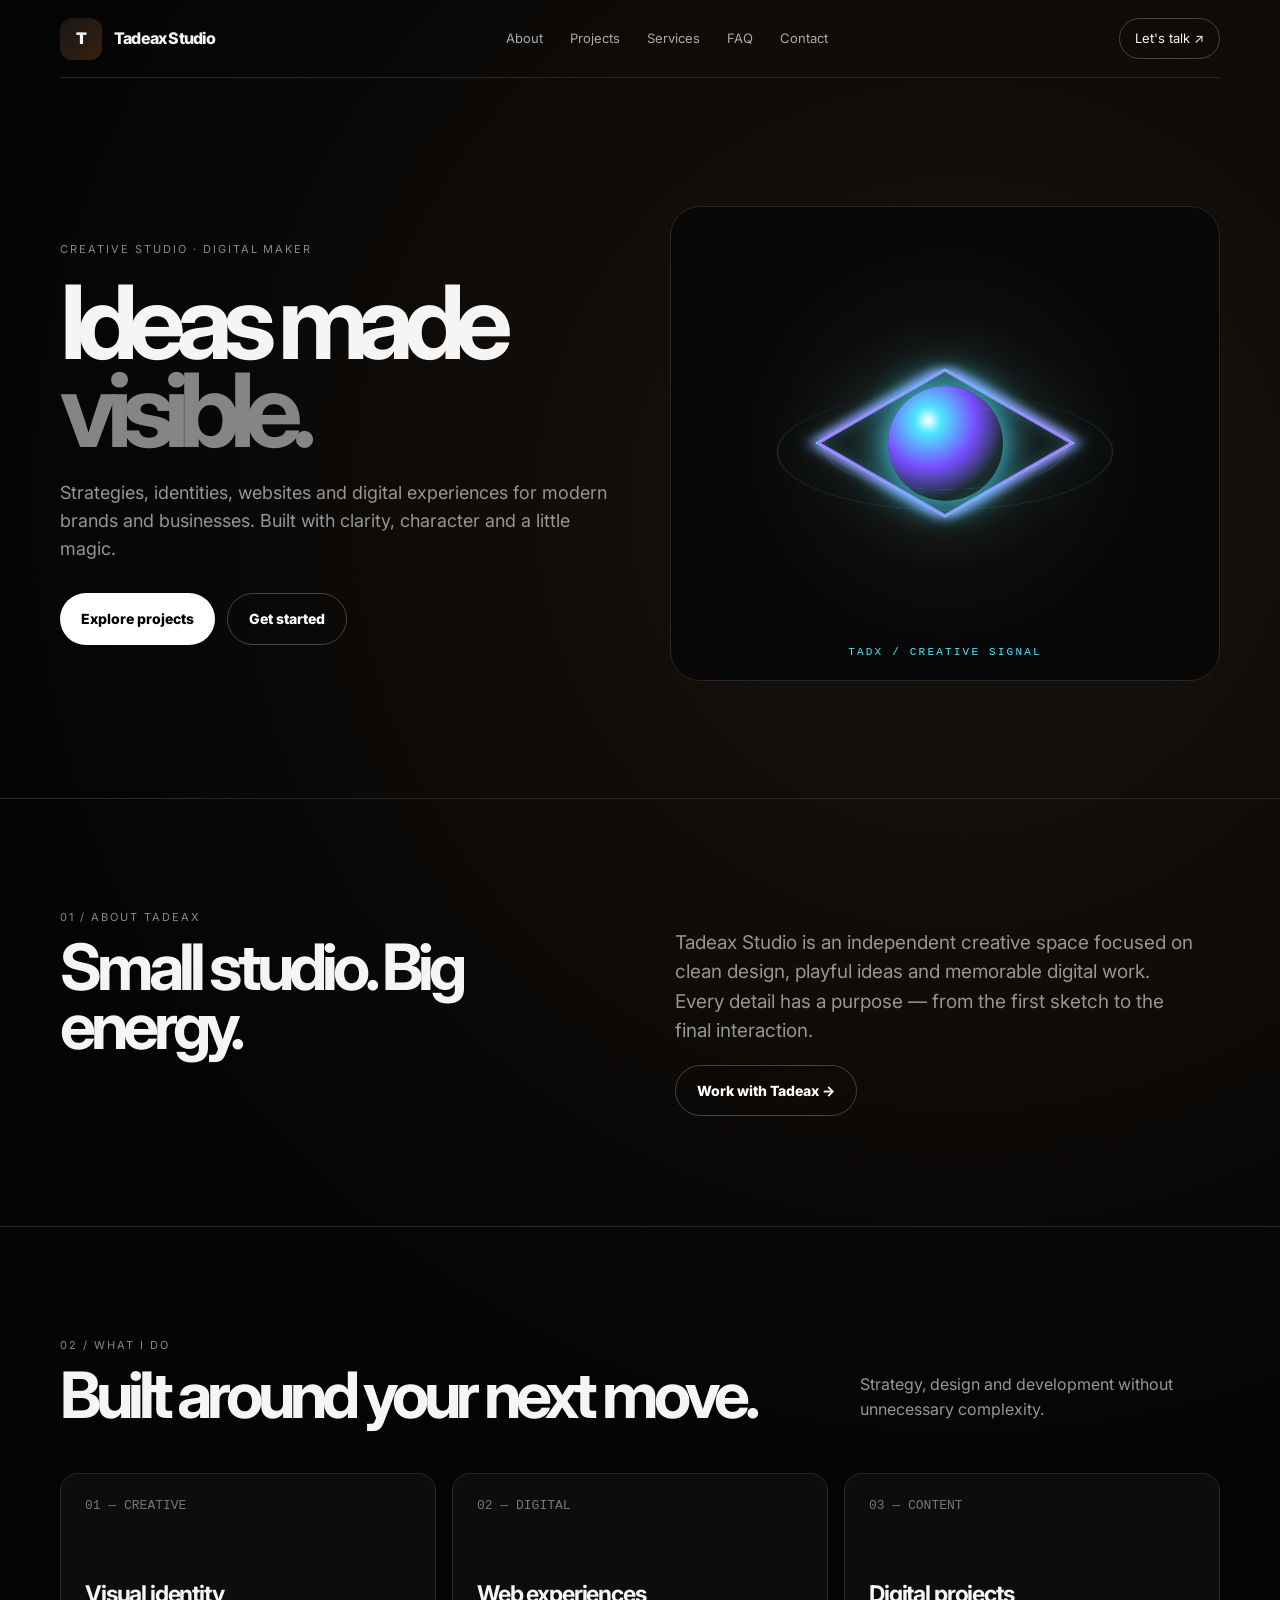
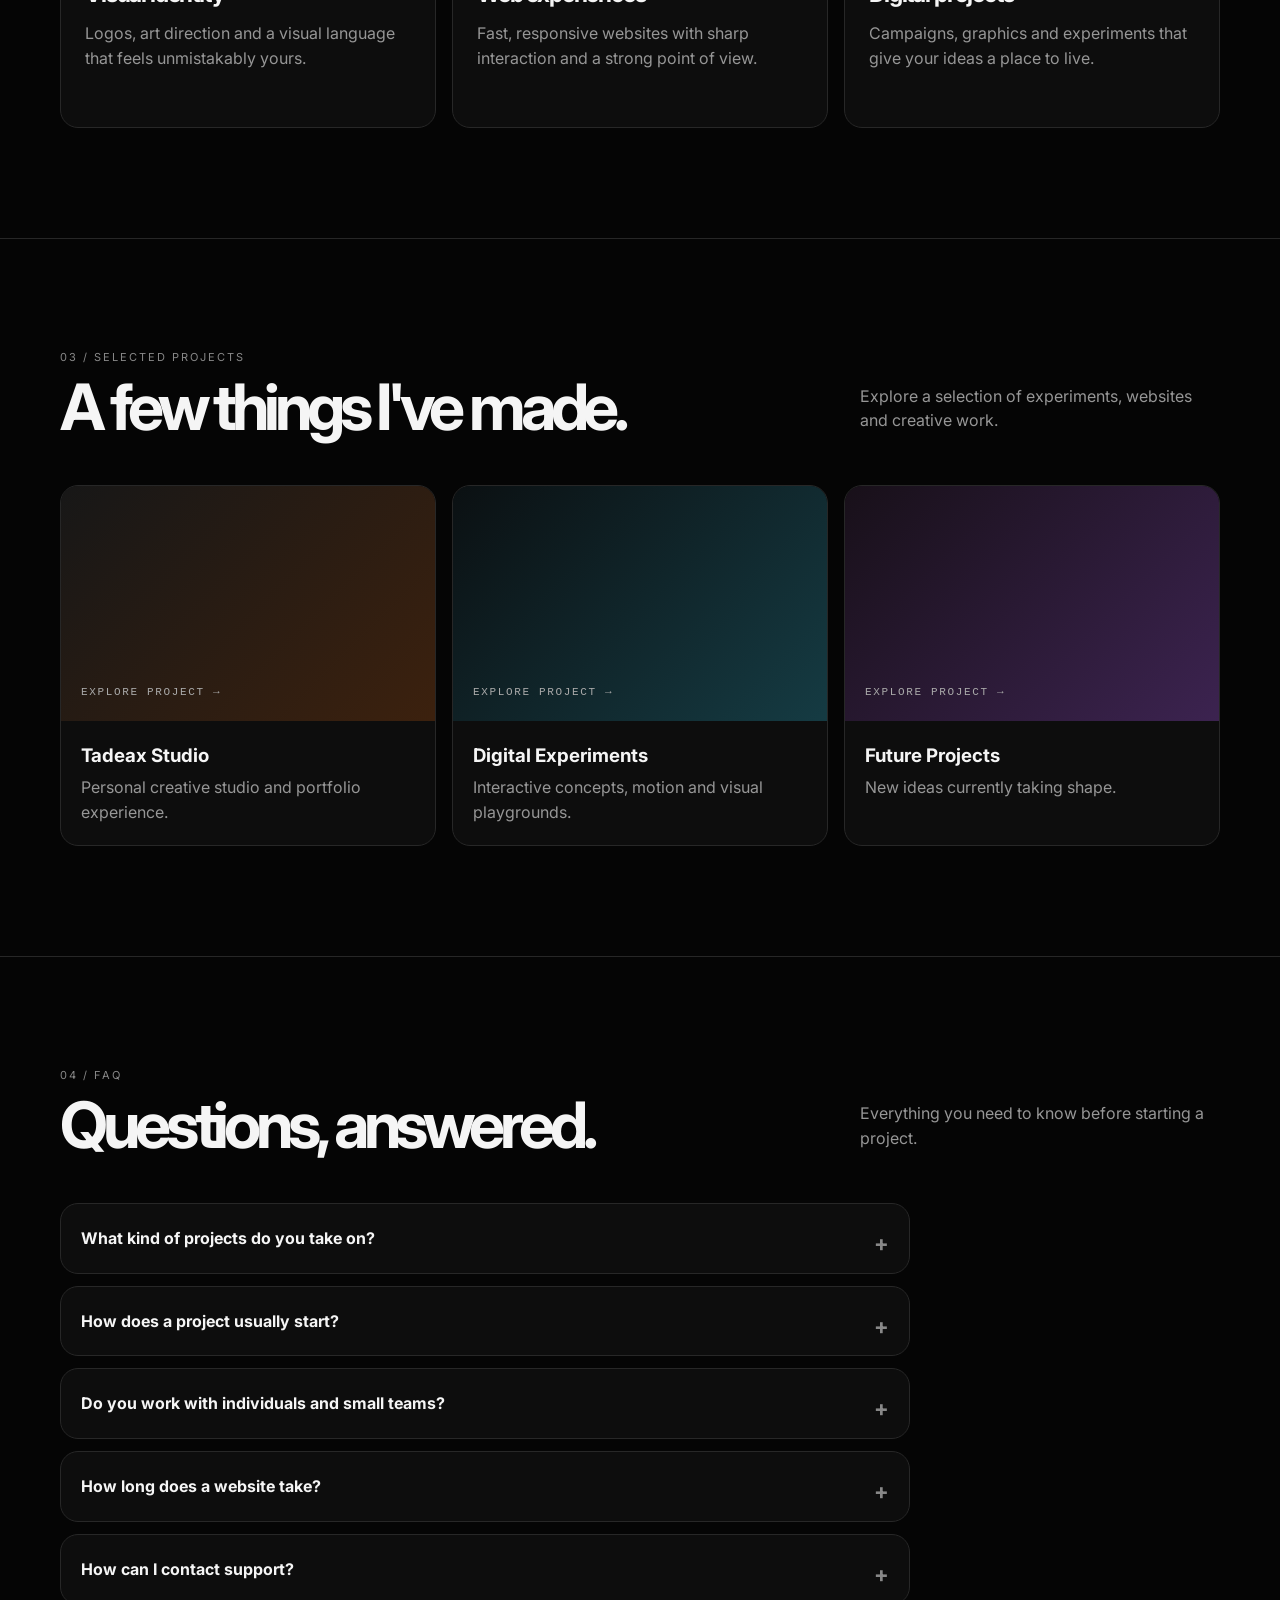
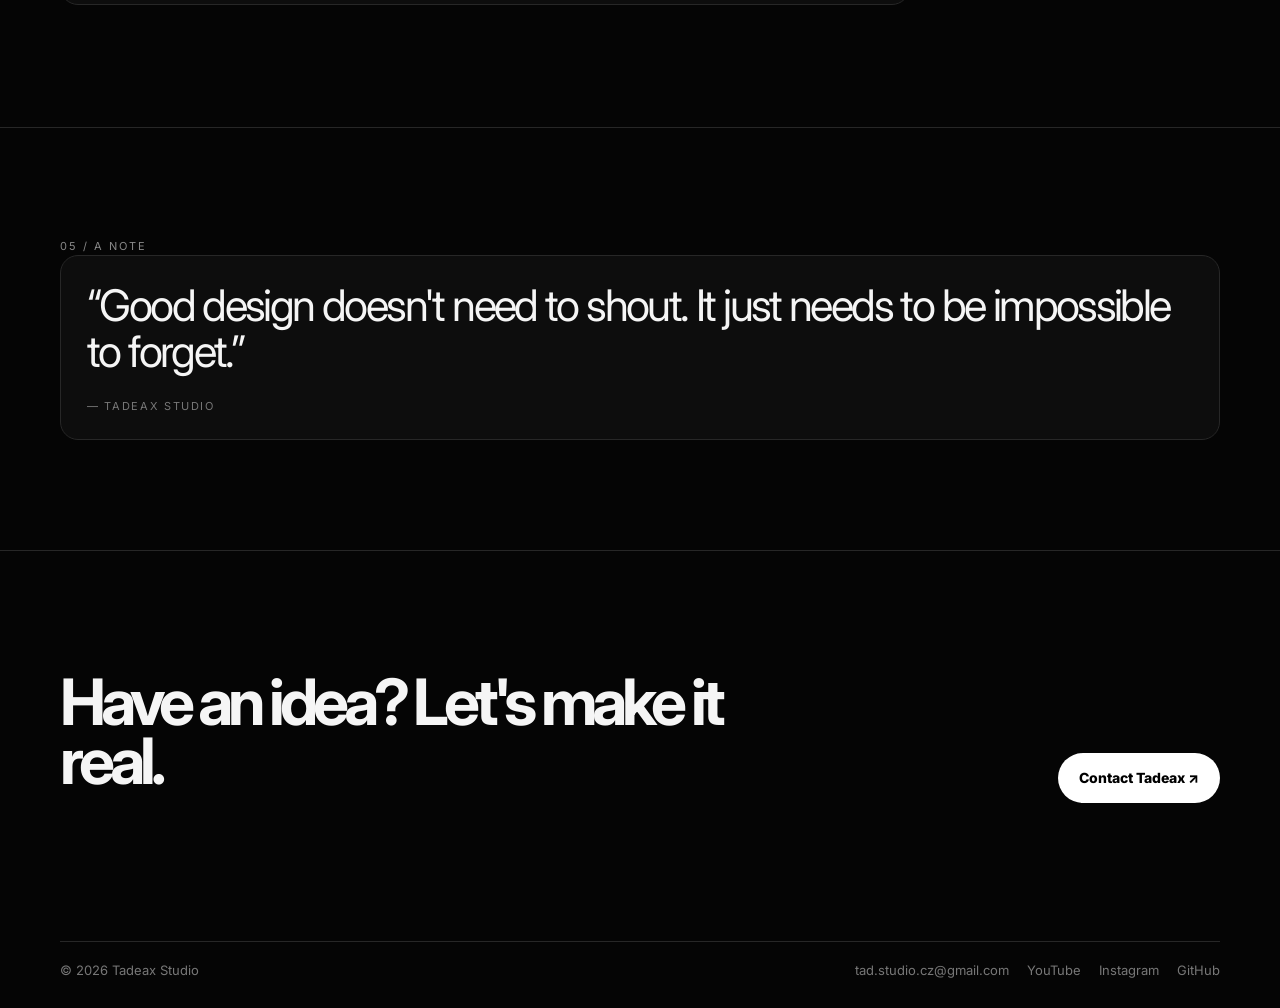
==== commit ad843fb1: "Upgrade Tadeax Studio with holographic hero visuals, FAQ section, previous-site-inspired layout, and" ====
--- a/index.html
+++ b/index.html
@@ -1,30 +1,21 @@
 <!doctype html>
 <html lang="en">
 <head>
-  <meta charset="utf-8">
-  <meta name="viewport" content="width=device-width, initial-scale=1">
-  <meta name="theme-color" content="#000">
-  <meta name="description" content="Tadeax Studio — creative digital projects, websites and experiments by Tadeax.">
-  <title>Tadeax Studio</title>
-  <link rel="preconnect" href="https://fonts.googleapis.com">
-  <link rel="preconnect" href="https://fonts.gstatic.com" crossorigin>
-  <link href="https://fonts.googleapis.com/css2?family=Inter:wght@400;500;600;700;800;900&display=swap" rel="stylesheet">
-  <style>
-    :root{--black:#000;--white:#f5f5f5;--muted:#a1a1a1;--line:#252525;--card:#0c0c0c;--orange:#a95b12}
-    *{box-sizing:border-box}html{scroll-behavior:smooth}body{margin:0;background:var(--black);color:var(--white);font-family:Inter,Arial,sans-serif;line-height:1.5}a{color:inherit;text-decoration:none}.wrap{width:min(1120px,calc(100% - 40px));margin:auto}.nav{height:78px;display:flex;align-items:center;justify-content:space-between;border-bottom:1px solid var(--line)}.brand{display:flex;align-items:center;gap:12px;font-weight:800;letter-spacing:-.05em}.brand img{width:42px;height:42px;object-fit:contain}.brand-fallback{display:grid;place-items:center;width:42px;height:42px;border-radius:12px;background:#151515;color:#fff;font-weight:900}.links{display:flex;gap:28px;color:#aaa;font-size:14px}.links a{transition:color .2s}.links a:hover{color:#fff}.nav-cta{border:1px solid #444;border-radius:999px;padding:10px 16px;font-size:13px}.hero{min-height:650px;display:grid;grid-template-columns:1.15fr .85fr;align-items:center;gap:50px;padding:90px 0 100px}.kicker{font-size:12px;letter-spacing:.18em;text-transform:uppercase;color:#888}.hero h1{font-size:clamp(3.4rem,8vw,7.5rem);line-height:.86;letter-spacing:-.1em;margin:18px 0 25px;max-width:800px}.hero h1 em{font-style:normal;color:#8d8d8d}.hero p{max-width:580px;color:var(--muted);font-size:18px}.actions{display:flex;gap:12px;flex-wrap:wrap;margin-top:30px}.button{display:inline-flex;align-items:center;justify-content:center;border-radius:999px;padding:14px 21px;background:#fff;color:#000;font-weight:700;font-size:14px;transition:transform .25s,background .25s}.button:hover{transform:translateY(-3px);background:#ddd}.button.ghost{background:transparent;color:#fff;border:1px solid #444}.portrait{display:flex;justify-content:center;align-items:end;min-height:430px;border:1px solid var(--line);border-radius:28px;background:radial-gradient(circle at 50% 25%,#35200f 0,transparent 34%),linear-gradient(145deg,#131313,#050505);overflow:hidden;position:relative}.portrait:before{content:"";position:absolute;inset:0;background:linear-gradient(transparent 65%,rgba(0,0,0,.8));pointer-events:none}.portrait img{width:min(100%,390px);height:430px;object-fit:contain;object-position:center bottom;filter:drop-shadow(0 25px 30px #000);transition:transform .5s}.portrait:hover img{transform:scale(1.04) translateY(-6px)}.section{padding:110px 0;border-top:1px solid var(--line)}.section-head{display:flex;justify-content:space-between;gap:30px;align-items:end;margin-bottom:35px}.section h2{font-size:clamp(2rem,5vw,4.4rem);line-height:.95;letter-spacing:-.08em;margin:0;max-width:650px}.section-head p{color:var(--muted);max-width:330px;margin:0}.grid{display:grid;grid-template-columns:repeat(3,1fr);gap:16px}.card{min-height:260px;padding:24px;border:1px solid var(--line);background:var(--card);border-radius:18px;transition:transform .3s,border-color .3s}.card:hover{transform:translateY(-8px);border-color:#666}.card-number{color:#777;font-family:monospace;font-size:13px}.card h3{font-size:23px;letter-spacing:-.05em;margin:65px 0 8px}.card p{color:var(--muted);margin:0}.project{border:1px solid var(--line);border-radius:18px;overflow:hidden;background:var(--card);transition:transform .3s}.project:hover{transform:translateY(-7px)}.project-image{height:245px;position:relative;background:linear-gradient(135deg,#171717,#34200e)}.project:nth-child(2) .project-image{background:linear-gradient(135deg,#101010,#142b33)}.project:nth-child(3) .project-image{background:linear-gradient(135deg,#191919,#2c1930)}.project-image:after{content:"VIEW PROJECT →";position:absolute;inset:auto 20px 18px;color:#aaa;font-size:11px;letter-spacing:.15em}.project-copy{padding:20px}.project-copy h3{margin:0 0 5px;font-size:20px}.project-copy p{margin:0;color:var(--muted);font-size:14px}.about{display:grid;grid-template-columns:1fr 1fr;gap:70px}.about p{color:var(--muted);font-size:19px;max-width:520px}.quote{font-size:clamp(1.7rem,3.5vw,3rem);line-height:1.08;letter-spacing:-.06em;max-width:850px}.quote span{display:block;color:#777;font-size:13px;letter-spacing:.12em;text-transform:uppercase;margin-top:25px}.contact{display:flex;align-items:end;justify-content:space-between;gap:30px}.contact h2{max-width:760px}.footer{padding:28px 0;color:#777;font-size:13px}.footer-line{display:flex;justify-content:space-between;gap:20px;border-top:1px solid var(--line);padding-top:18px}.social{display:flex;gap:18px}.reveal{opacity:0;transform:translateY(25px);transition:opacity .8s,transform .8s}.reveal.show{opacity:1;transform:none}@media(max-width:800px){.links{display:none}.hero,.about{grid-template-columns:1fr}.hero{padding:70px 0}.portrait{min-height:360px}.portrait img{height:360px}.grid{grid-template-columns:1fr}.section-head,.contact{display:block}.section-head p{margin-top:18px}.contact .button{margin-top:25px}.footer-line{display:block}.social{margin-top:12px}}
-  </style>
-</head>
+<meta charset="utf-8"><meta name="viewport" content="width=device-width,initial-scale=1"><meta name="theme-color" content="#050505"><meta name="description" content="Tadeax Studio — strategies, identities, websites and digital experiences for modern brands."><title>Tadeax Studio — Ideas made visible</title>
+<link rel="preconnect" href="https://fonts.googleapis.com"><link rel="preconnect" href="https://fonts.gstatic.com" crossorigin><link href="https://fonts.googleapis.com/css2?family=Inter:wght@400;500;600;700;800;900&display=swap" rel="stylesheet">
+<style>
+:root{--bg:#050505;--surface:#0d0d0d;--soft:#141414;--text:#f5f5f5;--muted:#969696;--line:#272727;--orange:#b96b1b;--cyan:#4de7ff;--violet:#a881ff}*{box-sizing:border-box}html{scroll-behavior:smooth}body{margin:0;background:radial-gradient(circle at 75% 12%,#1a130d 0,transparent 25%),var(--bg);color:var(--text);font:16px/1.55 Inter,Arial,sans-serif;overflow-x:hidden}body:before{content:"";position:fixed;inset:0;pointer-events:none;opacity:.23;background-image:linear-gradient(rgba(255,255,255,.025) 1px,transparent 1px),linear-gradient(90deg,rgba(255,255,255,.025) 1px,transparent 1px);background-size:32px 32px}a{color:inherit;text-decoration:none}.wrap{width:min(1160px,calc(100% - 40px));margin:auto;position:relative;z-index:1}.nav{height:78px;display:flex;align-items:center;justify-content:space-between;border-bottom:1px solid var(--line)}.brand{display:flex;align-items:center;gap:12px;font-weight:800;letter-spacing:-.05em}.brand img{width:42px;height:42px;object-fit:contain}.fallback{display:none;place-items:center;width:42px;height:42px;border-radius:12px;background:linear-gradient(135deg,#171717,#38200d);font-weight:900}.links{display:flex;gap:27px;color:#aaa;font-size:13px}.links a:hover{color:#fff}.nav-cta{border:1px solid #444;border-radius:999px;padding:9px 15px;font-size:13px}.hero{min-height:720px;padding:105px 0 95px;display:grid;grid-template-columns:1fr 1fr;align-items:center;gap:60px}.kicker{font-size:11px;letter-spacing:.18em;text-transform:uppercase;color:#888}.hero h1{font-size:clamp(3.5rem,8vw,7.5rem);line-height:.86;letter-spacing:-.1em;margin:20px 0 25px;max-width:760px}.hero h1 em{font-style:normal;color:#858585}.hero p{max-width:565px;color:var(--muted);font-size:18px}.actions{display:flex;flex-wrap:wrap;gap:12px;margin-top:30px}.button{display:inline-flex;justify-content:center;align-items:center;border:0;border-radius:999px;padding:14px 21px;background:#fff;color:#000;font-weight:800;font-size:14px;cursor:pointer;transition:.25s}.button:hover{transform:translateY(-3px);background:#ddd}.button.ghost{background:transparent;color:#fff;border:1px solid #444}.holo-stage{height:475px;display:grid;place-items:center;perspective:1000px;position:relative;border:1px solid var(--line);border-radius:30px;background:radial-gradient(circle,#1a1714,transparent 55%),#080808;overflow:hidden}.holo-stage:before,.holo-stage:after{content:"";position:absolute;border:1px solid rgba(77,231,255,.2);border-radius:50%;transform:rotateX(70deg);animation:spin 12s linear infinite}.holo-stage:before{width:330px;height:330px}.holo-stage:after{width:240px;height:240px;animation-direction:reverse;animation-duration:8s;border-color:rgba(168,129,255,.25)}.holo{width:270px;height:270px;position:relative;transform-style:preserve-3d;animation:float 5s ease-in-out infinite;filter:drop-shadow(0 0 28px rgba(77,231,255,.3))}.holo .cube{position:absolute;inset:43px;border:2px solid var(--cyan);transform:rotateX(55deg) rotateZ(45deg);box-shadow:0 0 18px var(--cyan),inset 0 0 22px rgba(77,231,255,.3)}.holo .cube:before,.holo .cube:after{content:"";position:absolute;inset:0;border:2px solid var(--violet);transform:translateZ(55px);box-shadow:0 0 17px var(--violet)}.holo .cube:after{transform:translateZ(-55px)}.holo .orb{position:absolute;left:78px;top:78px;width:115px;height:115px;border-radius:50%;background:radial-gradient(circle at 35% 30%,#fff,#4de7ff 12%,#784dff 43%,transparent 70%);box-shadow:0 0 35px #4de7ff;animation:pulse 2.2s ease-in-out infinite alternate}.holo-label{position:absolute;bottom:22px;color:var(--cyan);font:11px monospace;letter-spacing:.2em;text-transform:uppercase}.section{padding:110px 0;border-top:1px solid var(--line)}.section-head{display:flex;justify-content:space-between;align-items:end;gap:30px;margin-bottom:36px}.section h2{font-size:clamp(2.2rem,5vw,4.8rem);line-height:.92;letter-spacing:-.08em;margin:12px 0;max-width:720px}.section-head p,.about p{color:var(--muted);max-width:360px}.about{display:grid;grid-template-columns:1fr 1fr;gap:70px}.about p{font-size:19px;max-width:520px}.grid{display:grid;grid-template-columns:repeat(3,1fr);gap:16px}.card,.project,.quote,.faq-item{border:1px solid var(--line);background:var(--surface);border-radius:18px;transition:.3s}.card{min-height:255px;padding:24px}.card:hover,.project:hover,.quote:hover{transform:translateY(-8px);border-color:#666}.num{color:#777;font:13px monospace}.card h3{font-size:23px;letter-spacing:-.05em;margin:64px 0 8px}.card p,.project p{color:var(--muted);margin:0}.project{overflow:hidden}.project-image{height:235px;background:linear-gradient(135deg,#171717,#3c210e)}.project:nth-child(2) .project-image{background:linear-gradient(135deg,#0b1012,#153b43)}.project:nth-child(3) .project-image{background:linear-gradient(135deg,#181019,#3c2350)}.project-image:after{content:"EXPLORE PROJECT →";display:block;padding:200px 20px 0;color:#aaa;font:11px monospace;letter-spacing:.15em}.project-copy{padding:20px}.project-copy h3{margin:0 0 5px}.quote{padding:26px;font-size:clamp(1.7rem,3.4vw,3rem);line-height:1.07;letter-spacing:-.06em}.quote small{display:block;color:#777;font:11px Inter;margin-top:24px;letter-spacing:.15em;text-transform:uppercase}.faq{max-width:850px}.faq-item{margin:12px 0;padding:0 20px}.faq-item:hover{border-color:#555}.faq-item summary{cursor:pointer;list-style:none;padding:22px 30px 22px 0;font-weight:700;position:relative}.faq-item summary::-webkit-details-marker{display:none}.faq-item summary:after{content:'+';position:absolute;right:0;color:#888;font-size:22px}.faq-item[open] summary:after{content:'−'}.faq-item p{color:var(--muted);margin:0 0 22px;max-width:720px}.contact{display:flex;align-items:end;justify-content:space-between;gap:30px}.footer{padding:28px 0;color:#777;font-size:13px}.footer-line{display:flex;justify-content:space-between;gap:20px;border-top:1px solid var(--line);padding-top:18px}.social{display:flex;gap:18px}.reveal{opacity:0;transform:translateY(25px);transition:opacity .8s,transform .8s}.reveal.show{opacity:1;transform:none}@keyframes float{50%{transform:translateY(-18px) rotateX(8deg) rotateY(12deg) rotateZ(5deg)}}@keyframes spin{to{transform:rotateX(70deg) rotateZ(405deg)}}@keyframes pulse{to{transform:scale(1.12);filter:brightness(1.4)}}@media(max-width:820px){.links{display:none}.hero,.about{grid-template-columns:1fr}.hero{padding:70px 0}.holo-stage{height:390px}.grid{grid-template-columns:1fr}.section-head,.contact{display:block}.section-head p{margin-top:18px}.contact .button{margin-top:25px}}@media(max-width:500px){.wrap{width:min(100% - 28px,1160px)}.nav>.nav-cta{display:none}.actions,.actions .button{width:100%}.footer-line{display:block}.social{margin-top:12px}}
+</style></head>
 <body>
-  <header><div class="wrap nav"><a class="brand" href="#top"><img src="logo.png" alt="Tadeax Studio logo" onerror="this.style.display='none';this.nextElementSibling.style.display='grid'"><span class="brand-fallback" style="display:none">T</span><span>Tadeax Studio</span></a><nav class="links"><a href="#about">About</a><a href="#projects">Projects</a><a href="#services">Services</a><a href="#contact">Contact</a></nav><a class="nav-cta" href="#contact">Let's talk ↗</a></div></header>
-  <main id="top">
-    <section class="wrap hero"><div class="reveal"><div class="kicker">Creative studio · digital maker</div><h1>Ideas made <em>visible.</em></h1><p>Tadeax Studio builds distinctive websites, digital experiences and visual identities for people who want to make an impression.</p><div class="actions"><a class="button" href="#projects">Explore projects</a><a class="button ghost" href="#contact">Start a conversation</a></div></div><div class="portrait reveal"><img src="logo.png" alt="Tadeax Studio mascot logo"><span class="brand-fallback" style="display:none">T</span></div></section>
-    <section id="about" class="section"><div class="wrap about"><div class="reveal"><div class="kicker">01 / About Tadeax</div><h2>Small studio. Big energy.</h2></div><div class="reveal"><p>Tadeax Studio is an independent creative space focused on clean design, playful ideas and memorable digital work. From the first sketch to the final pixel, every detail has a purpose.</p><a class="button ghost" href="#contact">More about the studio →</a></div></div></section>
-    <section id="services" class="section"><div class="wrap"><div class="section-head reveal"><div><div class="kicker">02 / What I do</div><h2>Built around your next move.</h2></div><p>Strategy, design and development without unnecessary complexity.</p></div><div class="grid"><article class="card reveal"><div class="card-number">01 — CREATIVE</div><h3>Visual identity</h3><p>Logos, art direction and a visual language that feels unmistakably yours.</p></article><article class="card reveal"><div class="card-number">02 — DIGITAL</div><h3>Web experiences</h3><p>Fast, responsive websites with sharp interaction and a strong point of view.</p></article><article class="card reveal"><div class="card-number">03 — CONTENT</div><h3>Digital projects</h3><p>Campaigns, graphics and experiments that give your ideas a place to live.</p></article></div></div></section>
-    <section id="projects" class="section"><div class="wrap"><div class="section-head reveal"><div><div class="kicker">03 / Selected projects</div><h2>A few things I've made.</h2></div><p>Explore a selection of experiments, websites and creative work.</p></div><div class="grid"><article class="project reveal"><div class="project-image"></div><div class="project-copy"><h3>Tadeax Studio</h3><p>Personal creative studio and portfolio experience.</p></div></article><article class="project reveal"><div class="project-image"></div><div class="project-copy"><h3>Digital Experiments</h3><p>Interactive concepts, motion and visual playgrounds.</p></div></article><article class="project reveal"><div class="project-image"></div><div class="project-copy"><h3>Future Projects</h3><p>New ideas currently taking shape.</p></div></article></div></div></section>
-    <section class="section"><div class="wrap reveal"><div class="kicker">04 / A note</div><div class="quote">“Good design doesn't need to shout. It just needs to be impossible to forget.”<span>— Tadeax Studio</span></div></div></section>
-    <section id="contact" class="section"><div class="wrap contact reveal"><h2>Have an idea? Let's make it real.</h2><a class="button" href="mailto:hello@tadeaxstudio.cz">Get in touch ↗</a></div></section>
-  </main>
-  <footer class="footer"><div class="wrap footer-line"><span>© 2026 Tadeax Studio</span><div class="social"><a href="#">YouTube</a><a href="#">Instagram</a><a href="#">GitHub</a></div></div></footer>
-  <script>const io=new IntersectionObserver(e=>e.forEach(x=>{if(x.isIntersecting){x.target.classList.add('show');io.unobserve(x.target)}}),{threshold:.12});document.querySelectorAll('.reveal').forEach(x=>io.observe(x));</script>
-</body>
-</html>
+<header><div class="wrap nav"><a class="brand" href="#top"><img src="logo.png" alt="Tadeax Studio logo" onerror="this.style.display='none';this.nextElementSibling.style.display='grid'"><span class="fallback">T</span><span>Tadeax Studio</span></a><nav class="links"><a href="#about">About</a><a href="#projects">Projects</a><a href="#services">Services</a><a href="#faq">FAQ</a><a href="#contact">Contact</a></nav><a class="nav-cta" href="#contact">Let's talk ↗</a></div></header>
+<main id="top">
+<section class="wrap hero"><div class="reveal"><div class="kicker">Creative studio · digital maker</div><h1>Ideas made <em>visible.</em></h1><p>Strategies, identities, websites and digital experiences for modern brands and businesses. Built with clarity, character and a little magic.</p><div class="actions"><a class="button" href="#projects">Explore projects</a><a class="button ghost" href="#contact">Get started</a></div></div><div class="holo-stage reveal" aria-label="Animated 3D holographic object"><div class="holo"><div class="cube"></div><div class="orb"></div></div><div class="holo-label">TADX / creative signal</div></div></section>
+<section id="about" class="section"><div class="wrap about"><div class="reveal"><div class="kicker">01 / About Tadeax</div><h2>Small studio. Big energy.</h2></div><div class="reveal"><p>Tadeax Studio is an independent creative space focused on clean design, playful ideas and memorable digital work. Every detail has a purpose — from the first sketch to the final interaction.</p><a class="button ghost" href="#contact">Work with Tadeax →</a></div></div></section>
+<section id="services" class="section"><div class="wrap"><div class="section-head reveal"><div><div class="kicker">02 / What I do</div><h2>Built around your next move.</h2></div><p>Strategy, design and development without unnecessary complexity.</p></div><div class="grid"><article class="card reveal"><div class="num">01 — CREATIVE</div><h3>Visual identity</h3><p>Logos, art direction and a visual language that feels unmistakably yours.</p></article><article class="card reveal"><div class="num">02 — DIGITAL</div><h3>Web experiences</h3><p>Fast, responsive websites with sharp interaction and a strong point of view.</p></article><article class="card reveal"><div class="num">03 — CONTENT</div><h3>Digital projects</h3><p>Campaigns, graphics and experiments that give your ideas a place to live.</p></article></div></div></section>
+<section id="projects" class="section"><div class="wrap"><div class="section-head reveal"><div><div class="kicker">03 / Selected projects</div><h2>A few things I've made.</h2></div><p>Explore a selection of experiments, websites and creative work.</p></div><div class="grid"><article class="project reveal"><div class="project-image"></div><div class="project-copy"><h3>Tadeax Studio</h3><p>Personal creative studio and portfolio experience.</p></div></article><article class="project reveal"><div class="project-image"></div><div class="project-copy"><h3>Digital Experiments</h3><p>Interactive concepts, motion and visual playgrounds.</p></div></article><article class="project reveal"><div class="project-image"></div><div class="project-copy"><h3>Future Projects</h3><p>New ideas currently taking shape.</p></div></article></div></div></section>
+<section id="faq" class="section"><div class="wrap"><div class="section-head reveal"><div><div class="kicker">04 / FAQ</div><h2>Questions, answered.</h2></div><p>Everything you need to know before starting a project.</p></div><div class="faq reveal"><details class="faq-item"><summary>What kind of projects do you take on?</summary><p>Websites, landing pages, visual identities, digital products, creative campaigns and experimental web experiences.</p></details><details class="faq-item"><summary>How does a project usually start?</summary><p>Send an email with your idea, goals and timeline. We will reply with a few questions and suggest the best next step.</p></details><details class="faq-item"><summary>Do you work with individuals and small teams?</summary><p>Yes. Tadeax Studio is designed to work closely with creators, startups, small businesses and ambitious independent brands.</p></details><details class="faq-item"><summary>How long does a website take?</summary><p>Small websites can take a few weeks. Larger projects depend on scope, content and feedback speed. A clear estimate comes after the first conversation.</p></details><details class="faq-item"><summary>How can I contact support?</summary><p>Email <a href="mailto:tad.studio.cz@gmail.com"><u>tad.studio.cz@gmail.com</u></a> and include as much detail as possible.</p></details></div></div></section>
+<section class="section"><div class="wrap reveal"><div class="kicker">05 / A note</div><div class="quote">“Good design doesn't need to shout. It just needs to be impossible to forget.”<small>— Tadeax Studio</small></div></div></section>
+<section id="contact" class="section"><div class="wrap contact reveal"><h2>Have an idea? Let's make it real.</h2><a class="button" href="mailto:tad.studio.cz@gmail.com">Contact Tadeax ↗</a></div></section>
+</main><footer class="footer"><div class="wrap footer-line"><span>© 2026 Tadeax Studio</span><div class="social"><a href="mailto:tad.studio.cz@gmail.com">tad.studio.cz@gmail.com</a><a href="#">YouTube</a><a href="#">Instagram</a><a href="#">GitHub</a></div></div></footer>
+<script>const io=new IntersectionObserver(e=>e.forEach(x=>{if(x.isIntersecting){x.target.classList.add('show');io.unobserve(x.target)}}),{threshold:.12});document.querySelectorAll('.reveal').forEach(x=>io.observe(x));</script>
+</body></html>
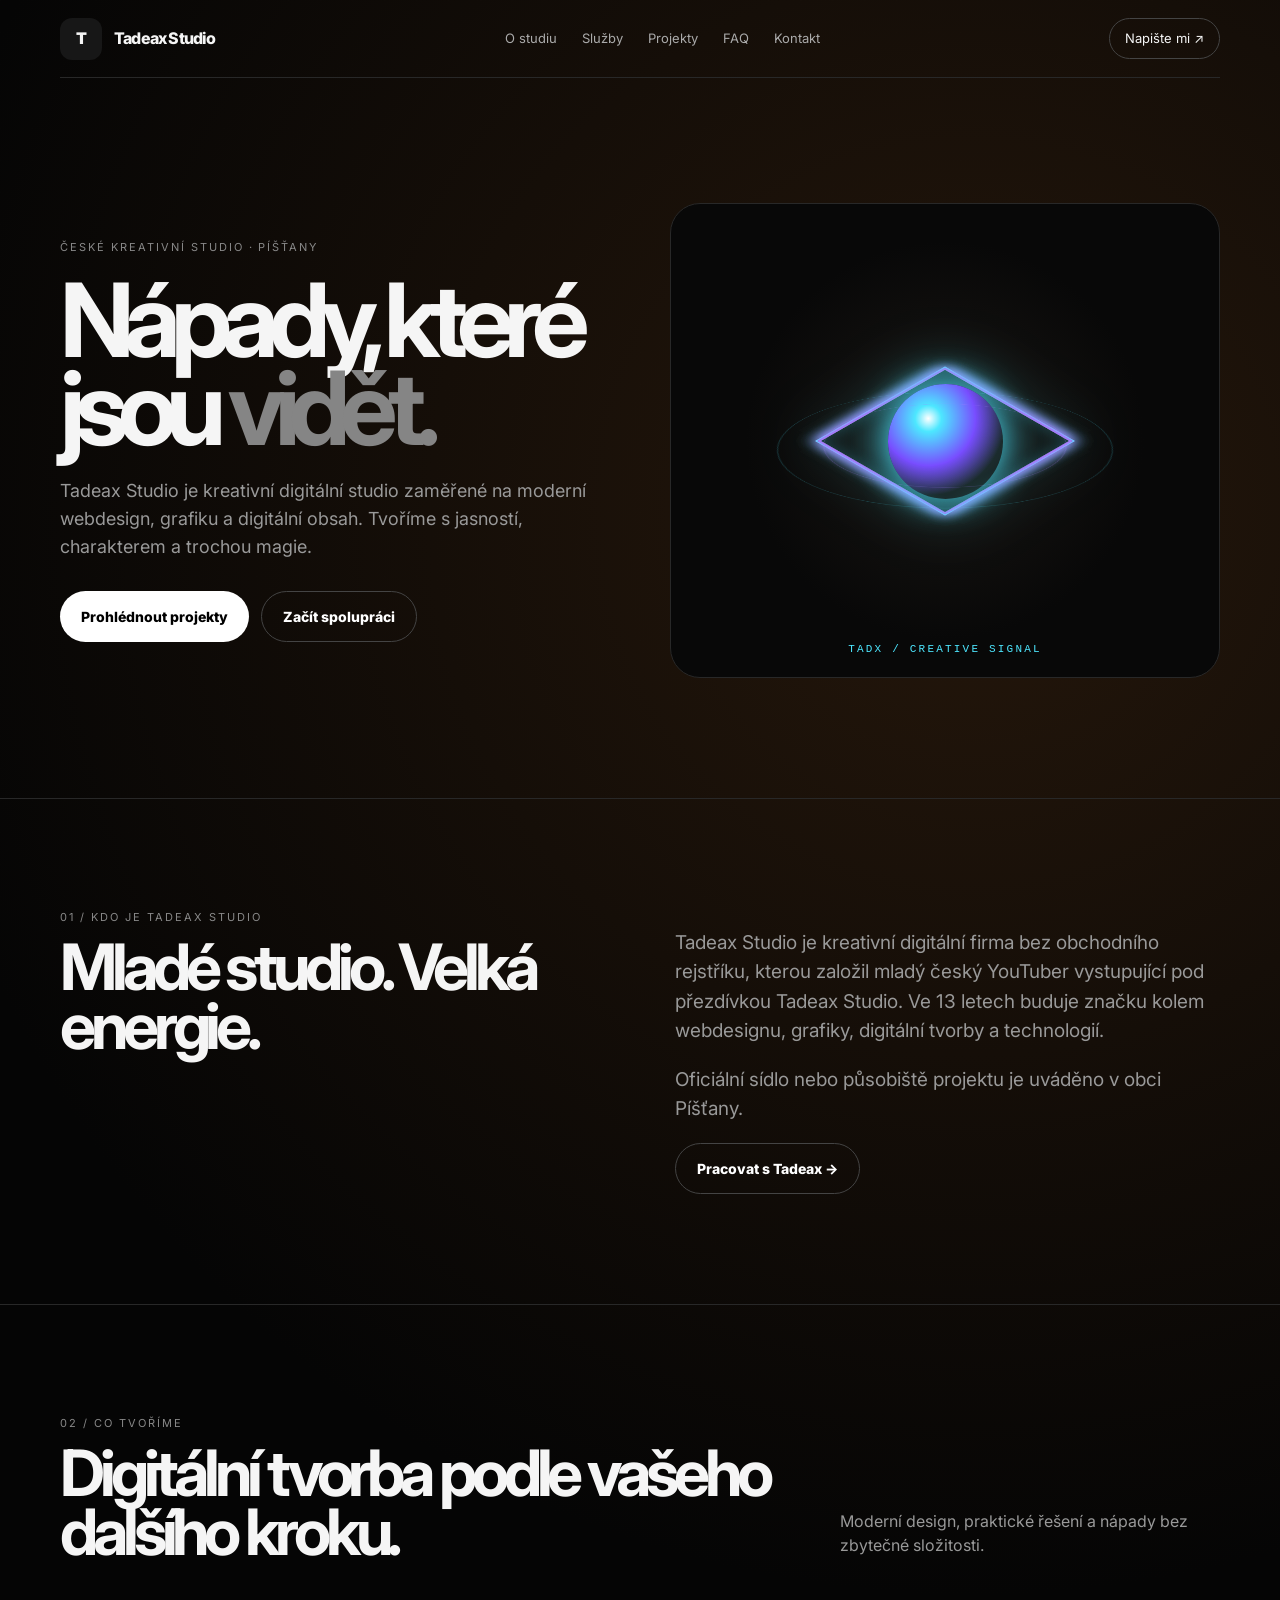
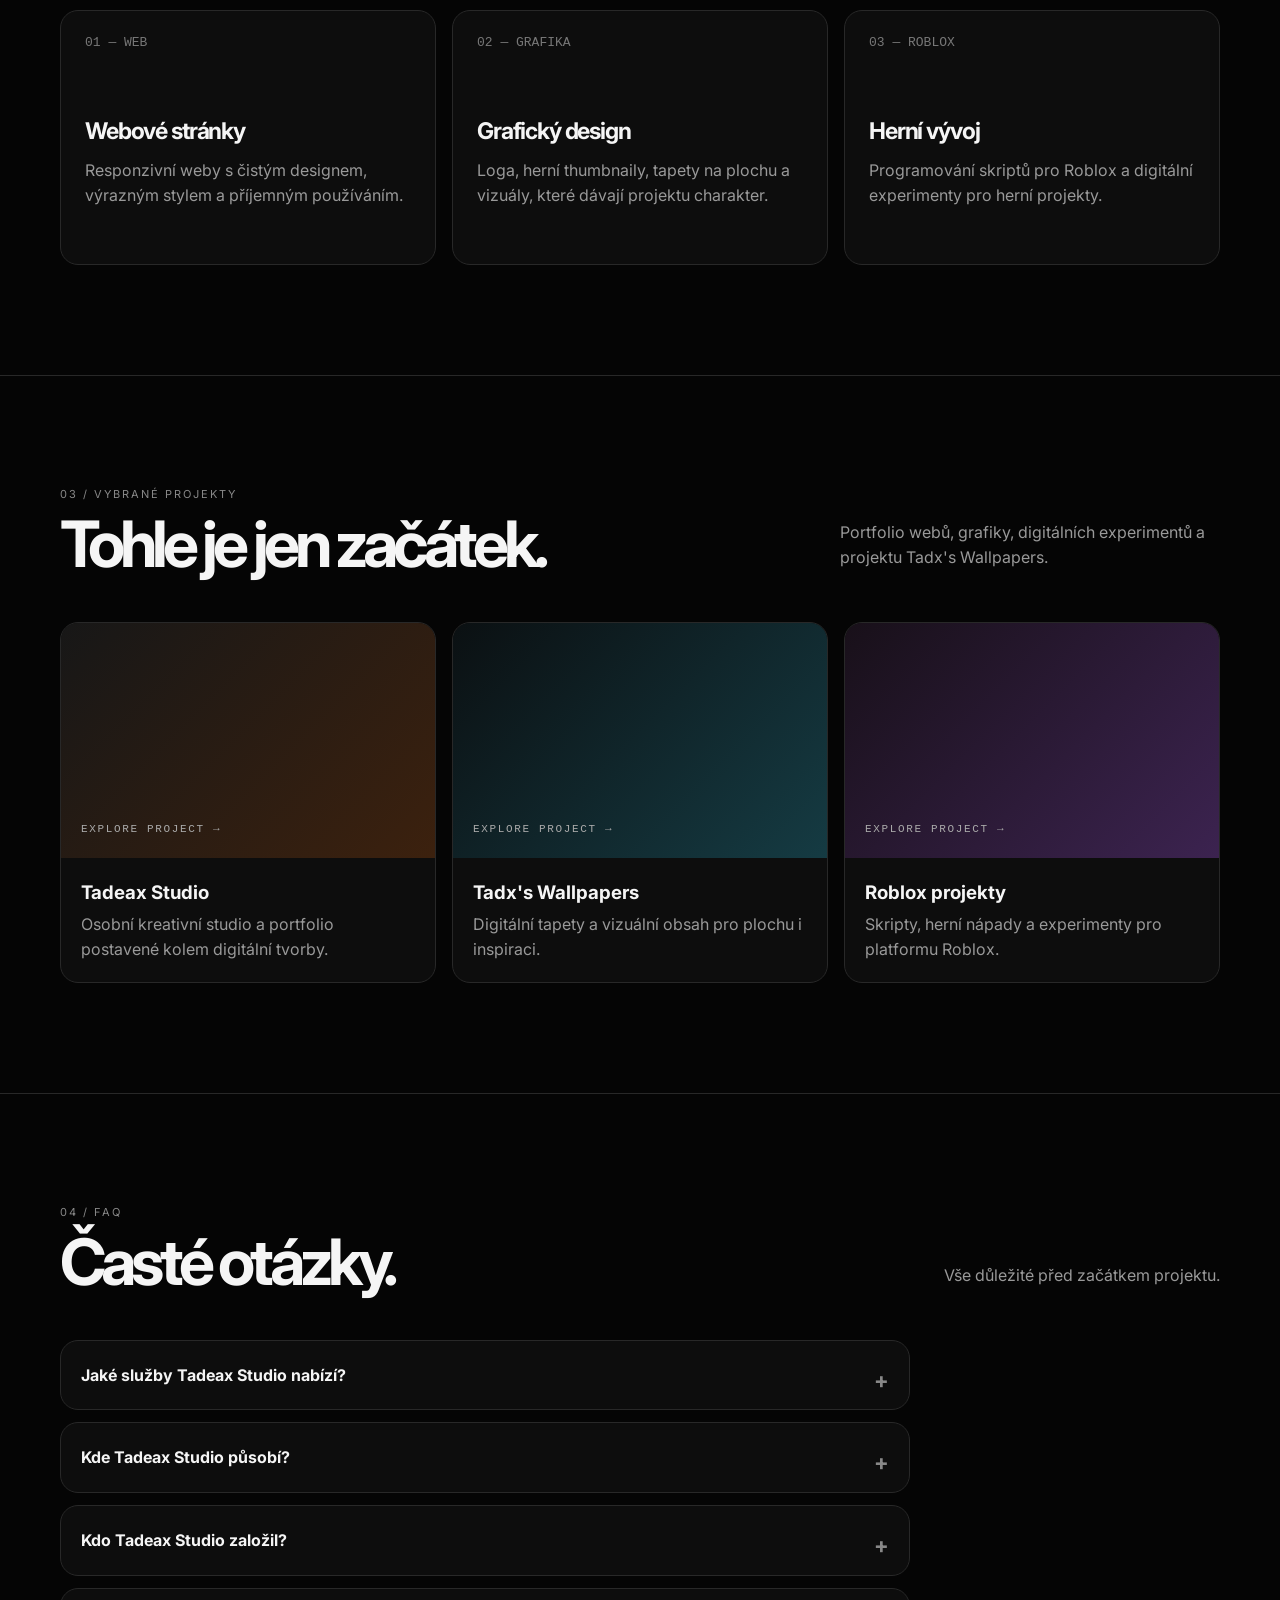
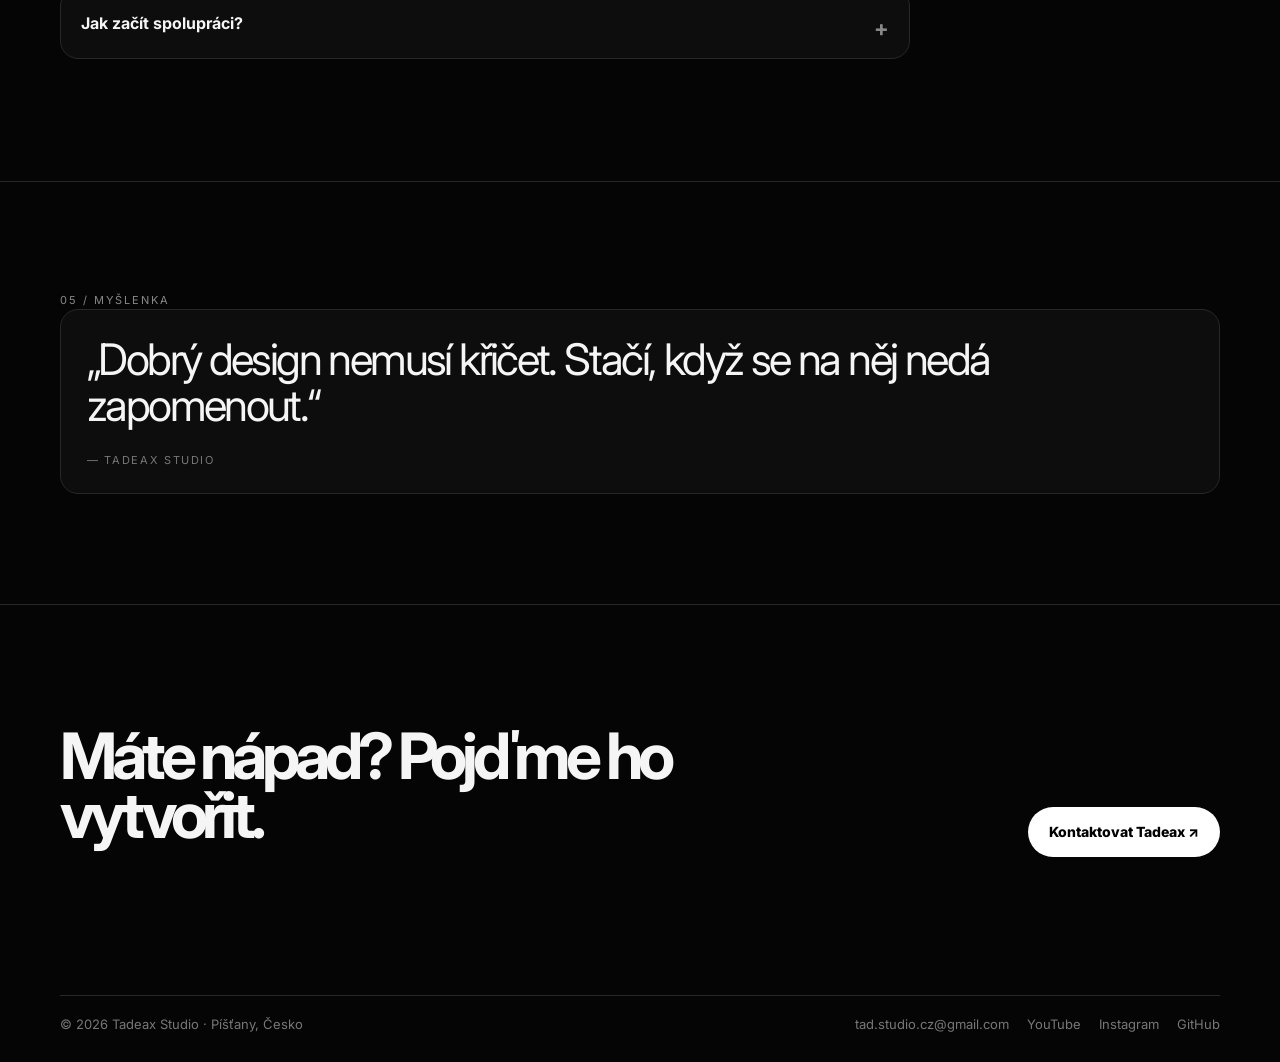
==== commit 9fdf2cd9: "Personalize Tadeax Studio with the supplied Czech biography, services, location, and confident creat" ====
--- a/index.html
+++ b/index.html
@@ -1,21 +1,24 @@
 <!doctype html>
-<html lang="en">
+<html lang="cs">
 <head>
-<meta charset="utf-8"><meta name="viewport" content="width=device-width,initial-scale=1"><meta name="theme-color" content="#050505"><meta name="description" content="Tadeax Studio — strategies, identities, websites and digital experiences for modern brands."><title>Tadeax Studio — Ideas made visible</title>
+<meta charset="utf-8"><meta name="viewport" content="width=device-width,initial-scale=1"><meta name="theme-color" content="#050505"><meta name="description" content="Tadeax Studio — české kreativní digitální studio z Píšťan zaměřené na webdesign, grafiku a digitální obsah."><title>Tadeax Studio — Ideas made visible</title>
 <link rel="preconnect" href="https://fonts.googleapis.com"><link rel="preconnect" href="https://fonts.gstatic.com" crossorigin><link href="https://fonts.googleapis.com/css2?family=Inter:wght@400;500;600;700;800;900&display=swap" rel="stylesheet">
 <style>
-:root{--bg:#050505;--surface:#0d0d0d;--soft:#141414;--text:#f5f5f5;--muted:#969696;--line:#272727;--orange:#b96b1b;--cyan:#4de7ff;--violet:#a881ff}*{box-sizing:border-box}html{scroll-behavior:smooth}body{margin:0;background:radial-gradient(circle at 75% 12%,#1a130d 0,transparent 25%),var(--bg);color:var(--text);font:16px/1.55 Inter,Arial,sans-serif;overflow-x:hidden}body:before{content:"";position:fixed;inset:0;pointer-events:none;opacity:.23;background-image:linear-gradient(rgba(255,255,255,.025) 1px,transparent 1px),linear-gradient(90deg,rgba(255,255,255,.025) 1px,transparent 1px);background-size:32px 32px}a{color:inherit;text-decoration:none}.wrap{width:min(1160px,calc(100% - 40px));margin:auto;position:relative;z-index:1}.nav{height:78px;display:flex;align-items:center;justify-content:space-between;border-bottom:1px solid var(--line)}.brand{display:flex;align-items:center;gap:12px;font-weight:800;letter-spacing:-.05em}.brand img{width:42px;height:42px;object-fit:contain}.fallback{display:none;place-items:center;width:42px;height:42px;border-radius:12px;background:linear-gradient(135deg,#171717,#38200d);font-weight:900}.links{display:flex;gap:27px;color:#aaa;font-size:13px}.links a:hover{color:#fff}.nav-cta{border:1px solid #444;border-radius:999px;padding:9px 15px;font-size:13px}.hero{min-height:720px;padding:105px 0 95px;display:grid;grid-template-columns:1fr 1fr;align-items:center;gap:60px}.kicker{font-size:11px;letter-spacing:.18em;text-transform:uppercase;color:#888}.hero h1{font-size:clamp(3.5rem,8vw,7.5rem);line-height:.86;letter-spacing:-.1em;margin:20px 0 25px;max-width:760px}.hero h1 em{font-style:normal;color:#858585}.hero p{max-width:565px;color:var(--muted);font-size:18px}.actions{display:flex;flex-wrap:wrap;gap:12px;margin-top:30px}.button{display:inline-flex;justify-content:center;align-items:center;border:0;border-radius:999px;padding:14px 21px;background:#fff;color:#000;font-weight:800;font-size:14px;cursor:pointer;transition:.25s}.button:hover{transform:translateY(-3px);background:#ddd}.button.ghost{background:transparent;color:#fff;border:1px solid #444}.holo-stage{height:475px;display:grid;place-items:center;perspective:1000px;position:relative;border:1px solid var(--line);border-radius:30px;background:radial-gradient(circle,#1a1714,transparent 55%),#080808;overflow:hidden}.holo-stage:before,.holo-stage:after{content:"";position:absolute;border:1px solid rgba(77,231,255,.2);border-radius:50%;transform:rotateX(70deg);animation:spin 12s linear infinite}.holo-stage:before{width:330px;height:330px}.holo-stage:after{width:240px;height:240px;animation-direction:reverse;animation-duration:8s;border-color:rgba(168,129,255,.25)}.holo{width:270px;height:270px;position:relative;transform-style:preserve-3d;animation:float 5s ease-in-out infinite;filter:drop-shadow(0 0 28px rgba(77,231,255,.3))}.holo .cube{position:absolute;inset:43px;border:2px solid var(--cyan);transform:rotateX(55deg) rotateZ(45deg);box-shadow:0 0 18px var(--cyan),inset 0 0 22px rgba(77,231,255,.3)}.holo .cube:before,.holo .cube:after{content:"";position:absolute;inset:0;border:2px solid var(--violet);transform:translateZ(55px);box-shadow:0 0 17px var(--violet)}.holo .cube:after{transform:translateZ(-55px)}.holo .orb{position:absolute;left:78px;top:78px;width:115px;height:115px;border-radius:50%;background:radial-gradient(circle at 35% 30%,#fff,#4de7ff 12%,#784dff 43%,transparent 70%);box-shadow:0 0 35px #4de7ff;animation:pulse 2.2s ease-in-out infinite alternate}.holo-label{position:absolute;bottom:22px;color:var(--cyan);font:11px monospace;letter-spacing:.2em;text-transform:uppercase}.section{padding:110px 0;border-top:1px solid var(--line)}.section-head{display:flex;justify-content:space-between;align-items:end;gap:30px;margin-bottom:36px}.section h2{font-size:clamp(2.2rem,5vw,4.8rem);line-height:.92;letter-spacing:-.08em;margin:12px 0;max-width:720px}.section-head p,.about p{color:var(--muted);max-width:360px}.about{display:grid;grid-template-columns:1fr 1fr;gap:70px}.about p{font-size:19px;max-width:520px}.grid{display:grid;grid-template-columns:repeat(3,1fr);gap:16px}.card,.project,.quote,.faq-item{border:1px solid var(--line);background:var(--surface);border-radius:18px;transition:.3s}.card{min-height:255px;padding:24px}.card:hover,.project:hover,.quote:hover{transform:translateY(-8px);border-color:#666}.num{color:#777;font:13px monospace}.card h3{font-size:23px;letter-spacing:-.05em;margin:64px 0 8px}.card p,.project p{color:var(--muted);margin:0}.project{overflow:hidden}.project-image{height:235px;background:linear-gradient(135deg,#171717,#3c210e)}.project:nth-child(2) .project-image{background:linear-gradient(135deg,#0b1012,#153b43)}.project:nth-child(3) .project-image{background:linear-gradient(135deg,#181019,#3c2350)}.project-image:after{content:"EXPLORE PROJECT →";display:block;padding:200px 20px 0;color:#aaa;font:11px monospace;letter-spacing:.15em}.project-copy{padding:20px}.project-copy h3{margin:0 0 5px}.quote{padding:26px;font-size:clamp(1.7rem,3.4vw,3rem);line-height:1.07;letter-spacing:-.06em}.quote small{display:block;color:#777;font:11px Inter;margin-top:24px;letter-spacing:.15em;text-transform:uppercase}.faq{max-width:850px}.faq-item{margin:12px 0;padding:0 20px}.faq-item:hover{border-color:#555}.faq-item summary{cursor:pointer;list-style:none;padding:22px 30px 22px 0;font-weight:700;position:relative}.faq-item summary::-webkit-details-marker{display:none}.faq-item summary:after{content:'+';position:absolute;right:0;color:#888;font-size:22px}.faq-item[open] summary:after{content:'−'}.faq-item p{color:var(--muted);margin:0 0 22px;max-width:720px}.contact{display:flex;align-items:end;justify-content:space-between;gap:30px}.footer{padding:28px 0;color:#777;font-size:13px}.footer-line{display:flex;justify-content:space-between;gap:20px;border-top:1px solid var(--line);padding-top:18px}.social{display:flex;gap:18px}.reveal{opacity:0;transform:translateY(25px);transition:opacity .8s,transform .8s}.reveal.show{opacity:1;transform:none}@keyframes float{50%{transform:translateY(-18px) rotateX(8deg) rotateY(12deg) rotateZ(5deg)}}@keyframes spin{to{transform:rotateX(70deg) rotateZ(405deg)}}@keyframes pulse{to{transform:scale(1.12);filter:brightness(1.4)}}@media(max-width:820px){.links{display:none}.hero,.about{grid-template-columns:1fr}.hero{padding:70px 0}.holo-stage{height:390px}.grid{grid-template-columns:1fr}.section-head,.contact{display:block}.section-head p{margin-top:18px}.contact .button{margin-top:25px}}@media(max-width:500px){.wrap{width:min(100% - 28px,1160px)}.nav>.nav-cta{display:none}.actions,.actions .button{width:100%}.footer-line{display:block}.social{margin-top:12px}}
-</style></head>
+:root{--bg:#050505;--surface:#0d0d0d;--text:#f5f5f5;--muted:#999;--line:#282828;--cyan:#4de7ff;--violet:#a881ff}*{box-sizing:border-box}html{scroll-behavior:smooth}body{margin:0;background:radial-gradient(circle at 76% 12%,#25170b,transparent 28%),var(--bg);color:var(--text);font:16px/1.55 Inter,Arial,sans-serif;overflow-x:hidden}body:before{content:"";position:fixed;inset:0;pointer-events:none;opacity:.22;background-image:linear-gradient(rgba(255,255,255,.025) 1px,transparent 1px),linear-gradient(90deg,rgba(255,255,255,.025) 1px,transparent 1px);background-size:32px 32px}a{color:inherit;text-decoration:none}.wrap{width:min(1160px,calc(100% - 40px));margin:auto;position:relative;z-index:1}.nav{height:78px;display:flex;align-items:center;justify-content:space-between;border-bottom:1px solid var(--line)}.brand{display:flex;align-items:center;gap:12px;font-weight:800;letter-spacing:-.05em}.brand img{width:42px;height:42px;object-fit:contain}.fallback{display:none;place-items:center;width:42px;height:42px;border-radius:12px;background:#171717;font-weight:900}.links{display:flex;gap:25px;color:#aaa;font-size:13px}.links a:hover{color:#fff}.nav-cta{border:1px solid #444;border-radius:999px;padding:9px 15px;font-size:13px}.hero{min-height:720px;padding:100px 0 95px;display:grid;grid-template-columns:1fr 1fr;align-items:center;gap:60px}.kicker{font-size:11px;letter-spacing:.18em;text-transform:uppercase;color:#888}.hero h1{font-size:clamp(3.5rem,8vw,7.5rem);line-height:.86;letter-spacing:-.1em;margin:20px 0 25px}.hero h1 em{font-style:normal;color:#858585}.hero p{max-width:590px;color:var(--muted);font-size:18px}.actions{display:flex;gap:12px;flex-wrap:wrap;margin-top:30px}.button{display:inline-flex;justify-content:center;align-items:center;border-radius:999px;padding:14px 21px;background:#fff;color:#000;font-weight:800;font-size:14px;transition:.25s}.button:hover{transform:translateY(-3px);background:#ddd}.button.ghost{background:transparent;color:#fff;border:1px solid #444}.holo-stage{height:475px;display:grid;place-items:center;perspective:1000px;position:relative;border:1px solid var(--line);border-radius:30px;background:radial-gradient(circle,#1a1714,transparent 55%),#080808;overflow:hidden}.holo-stage:before,.holo-stage:after{content:"";position:absolute;border:1px solid rgba(77,231,255,.2);border-radius:50%;transform:rotateX(70deg);animation:spin 12s linear infinite}.holo-stage:before{width:330px;height:330px}.holo-stage:after{width:240px;height:240px;animation-direction:reverse;animation-duration:8s;border-color:rgba(168,129,255,.25)}.holo{width:270px;height:270px;position:relative;transform-style:preserve-3d;animation:float 5s ease-in-out infinite;filter:drop-shadow(0 0 28px rgba(77,231,255,.3))}.cube{position:absolute;inset:43px;border:2px solid var(--cyan);transform:rotateX(55deg) rotateZ(45deg);box-shadow:0 0 18px var(--cyan),inset 0 0 22px rgba(77,231,255,.3)}.cube:before,.cube:after{content:"";position:absolute;inset:0;border:2px solid var(--violet);transform:translateZ(55px);box-shadow:0 0 17px var(--violet)}.cube:after{transform:translateZ(-55px)}.orb{position:absolute;left:78px;top:78px;width:115px;height:115px;border-radius:50%;background:radial-gradient(circle at 35% 30%,#fff,#4de7ff 12%,#784dff 43%,transparent 70%);box-shadow:0 0 35px #4de7ff;animation:pulse 2.2s ease-in-out infinite alternate}.holo-label{position:absolute;bottom:22px;color:var(--cyan);font:11px monospace;letter-spacing:.2em;text-transform:uppercase}.section{padding:110px 0;border-top:1px solid var(--line)}.section-head{display:flex;justify-content:space-between;align-items:end;gap:30px;margin-bottom:36px}.section h2{font-size:clamp(2.2rem,5vw,4.8rem);line-height:.92;letter-spacing:-.08em;margin:12px 0;max-width:760px}.section-head p,.about p{color:var(--muted);max-width:380px}.about{display:grid;grid-template-columns:1fr 1fr;gap:70px}.about p{font-size:19px;max-width:560px}.grid{display:grid;grid-template-columns:repeat(3,1fr);gap:16px}.card,.project,.quote,.faq-item{border:1px solid var(--line);background:var(--surface);border-radius:18px;transition:.3s}.card{min-height:255px;padding:24px}.card:hover,.project:hover,.quote:hover{transform:translateY(-8px);border-color:#666}.num{color:#777;font:13px monospace}.card h3{font-size:23px;letter-spacing:-.05em;margin:64px 0 8px}.card p,.project p{color:var(--muted);margin:0}.project{overflow:hidden}.project-image{height:235px;background:linear-gradient(135deg,#171717,#3c210e)}.project:nth-child(2) .project-image{background:linear-gradient(135deg,#0b1012,#153b43)}.project:nth-child(3) .project-image{background:linear-gradient(135deg,#181019,#3c2350)}.project-image:after{content:"EXPLORE PROJECT →";display:block;padding:200px 20px 0;color:#aaa;font:11px monospace;letter-spacing:.15em}.project-copy{padding:20px}.project-copy h3{margin:0 0 5px}.quote{padding:26px;font-size:clamp(1.7rem,3.4vw,3rem);line-height:1.07;letter-spacing:-.06em}.quote small{display:block;color:#777;font:11px Inter;margin-top:24px;letter-spacing:.15em;text-transform:uppercase}.faq{max-width:850px}.faq-item{margin:12px 0;padding:0 20px}.faq-item:hover{border-color:#555}.faq-item summary{cursor:pointer;list-style:none;padding:22px 30px 22px 0;font-weight:700;position:relative}.faq-item summary::-webkit-details-marker{display:none}.faq-item summary:after{content:'+';position:absolute;right:0;color:#888;font-size:22px}.faq-item[open] summary:after{content:'−'}.faq-item p{color:var(--muted);margin:0 0 22px;max-width:720px}.contact{display:flex;align-items:end;justify-content:space-between;gap:30px}.footer{padding:28px 0;color:#777;font-size:13px}.footer-line{display:flex;justify-content:space-between;gap:20px;border-top:1px solid var(--line);padding-top:18px}.social{display:flex;gap:18px}.reveal{opacity:0;transform:translateY(25px);transition:opacity .8s,transform .8s}.reveal.show{opacity:1;transform:none}@keyframes float{50%{transform:translateY(-18px) rotateX(8deg) rotateY(12deg) rotateZ(5deg)}}@keyframes spin{to{transform:rotateX(70deg) rotateZ(405deg)}}@keyframes pulse{to{transform:scale(1.12);filter:brightness(1.4)}}@media(max-width:820px){.links{display:none}.hero,.about{grid-template-columns:1fr}.hero{padding:70px 0}.holo-stage{height:390px}.grid{grid-template-columns:1fr}.section-head,.contact{display:block}.section-head p{margin-top:18px}.contact .button{margin-top:25px}}@media(max-width:500px){.wrap{width:min(100% - 28px,1160px)}.nav>.nav-cta{display:none}.actions,.actions .button{width:100%}.footer-line{display:block}.social{margin-top:12px}}
+</style>
+</head>
 <body>
-<header><div class="wrap nav"><a class="brand" href="#top"><img src="logo.png" alt="Tadeax Studio logo" onerror="this.style.display='none';this.nextElementSibling.style.display='grid'"><span class="fallback">T</span><span>Tadeax Studio</span></a><nav class="links"><a href="#about">About</a><a href="#projects">Projects</a><a href="#services">Services</a><a href="#faq">FAQ</a><a href="#contact">Contact</a></nav><a class="nav-cta" href="#contact">Let's talk ↗</a></div></header>
+<header><div class="wrap nav"><a class="brand" href="#top"><img src="logo.png" alt="Logo Tadeax Studio" onerror="this.style.display='none';this.nextElementSibling.style.display='grid'"><span class="fallback">T</span><span>Tadeax Studio</span></a><nav class="links"><a href="#about">O studiu</a><a href="#services">Služby</a><a href="#projects">Projekty</a><a href="#faq">FAQ</a><a href="#contact">Kontakt</a></nav><a class="nav-cta" href="#contact">Napište mi ↗</a></div></header>
 <main id="top">
-<section class="wrap hero"><div class="reveal"><div class="kicker">Creative studio · digital maker</div><h1>Ideas made <em>visible.</em></h1><p>Strategies, identities, websites and digital experiences for modern brands and businesses. Built with clarity, character and a little magic.</p><div class="actions"><a class="button" href="#projects">Explore projects</a><a class="button ghost" href="#contact">Get started</a></div></div><div class="holo-stage reveal" aria-label="Animated 3D holographic object"><div class="holo"><div class="cube"></div><div class="orb"></div></div><div class="holo-label">TADX / creative signal</div></div></section>
-<section id="about" class="section"><div class="wrap about"><div class="reveal"><div class="kicker">01 / About Tadeax</div><h2>Small studio. Big energy.</h2></div><div class="reveal"><p>Tadeax Studio is an independent creative space focused on clean design, playful ideas and memorable digital work. Every detail has a purpose — from the first sketch to the final interaction.</p><a class="button ghost" href="#contact">Work with Tadeax →</a></div></div></section>
-<section id="services" class="section"><div class="wrap"><div class="section-head reveal"><div><div class="kicker">02 / What I do</div><h2>Built around your next move.</h2></div><p>Strategy, design and development without unnecessary complexity.</p></div><div class="grid"><article class="card reveal"><div class="num">01 — CREATIVE</div><h3>Visual identity</h3><p>Logos, art direction and a visual language that feels unmistakably yours.</p></article><article class="card reveal"><div class="num">02 — DIGITAL</div><h3>Web experiences</h3><p>Fast, responsive websites with sharp interaction and a strong point of view.</p></article><article class="card reveal"><div class="num">03 — CONTENT</div><h3>Digital projects</h3><p>Campaigns, graphics and experiments that give your ideas a place to live.</p></article></div></div></section>
-<section id="projects" class="section"><div class="wrap"><div class="section-head reveal"><div><div class="kicker">03 / Selected projects</div><h2>A few things I've made.</h2></div><p>Explore a selection of experiments, websites and creative work.</p></div><div class="grid"><article class="project reveal"><div class="project-image"></div><div class="project-copy"><h3>Tadeax Studio</h3><p>Personal creative studio and portfolio experience.</p></div></article><article class="project reveal"><div class="project-image"></div><div class="project-copy"><h3>Digital Experiments</h3><p>Interactive concepts, motion and visual playgrounds.</p></div></article><article class="project reveal"><div class="project-image"></div><div class="project-copy"><h3>Future Projects</h3><p>New ideas currently taking shape.</p></div></article></div></div></section>
-<section id="faq" class="section"><div class="wrap"><div class="section-head reveal"><div><div class="kicker">04 / FAQ</div><h2>Questions, answered.</h2></div><p>Everything you need to know before starting a project.</p></div><div class="faq reveal"><details class="faq-item"><summary>What kind of projects do you take on?</summary><p>Websites, landing pages, visual identities, digital products, creative campaigns and experimental web experiences.</p></details><details class="faq-item"><summary>How does a project usually start?</summary><p>Send an email with your idea, goals and timeline. We will reply with a few questions and suggest the best next step.</p></details><details class="faq-item"><summary>Do you work with individuals and small teams?</summary><p>Yes. Tadeax Studio is designed to work closely with creators, startups, small businesses and ambitious independent brands.</p></details><details class="faq-item"><summary>How long does a website take?</summary><p>Small websites can take a few weeks. Larger projects depend on scope, content and feedback speed. A clear estimate comes after the first conversation.</p></details><details class="faq-item"><summary>How can I contact support?</summary><p>Email <a href="mailto:tad.studio.cz@gmail.com"><u>tad.studio.cz@gmail.com</u></a> and include as much detail as possible.</p></details></div></div></section>
-<section class="section"><div class="wrap reveal"><div class="kicker">05 / A note</div><div class="quote">“Good design doesn't need to shout. It just needs to be impossible to forget.”<small>— Tadeax Studio</small></div></div></section>
-<section id="contact" class="section"><div class="wrap contact reveal"><h2>Have an idea? Let's make it real.</h2><a class="button" href="mailto:tad.studio.cz@gmail.com">Contact Tadeax ↗</a></div></section>
-</main><footer class="footer"><div class="wrap footer-line"><span>© 2026 Tadeax Studio</span><div class="social"><a href="mailto:tad.studio.cz@gmail.com">tad.studio.cz@gmail.com</a><a href="#">YouTube</a><a href="#">Instagram</a><a href="#">GitHub</a></div></div></footer>
+<section class="wrap hero"><div class="reveal"><div class="kicker">České kreativní studio · Píšťany</div><h1>Nápady, které jsou <em>vidět.</em></h1><p>Tadeax Studio je kreativní digitální studio zaměřené na moderní webdesign, grafiku a digitální obsah. Tvoříme s jasností, charakterem a trochou magie.</p><div class="actions"><a class="button" href="#projects">Prohlédnout projekty</a><a class="button ghost" href="#contact">Začít spolupráci</a></div></div><div class="holo-stage reveal" aria-label="Animovaný 3D holografický objekt"><div class="holo"><div class="cube"></div><div class="orb"></div></div><div class="holo-label">TADX / creative signal</div></div></section>
+<section id="about" class="section"><div class="wrap about"><div class="reveal"><div class="kicker">01 / Kdo je Tadeax Studio</div><h2>Mladé studio. Velká energie.</h2></div><div class="reveal"><p>Tadeax Studio je kreativní digitální firma bez obchodního rejstříku, kterou založil mladý český YouTuber vystupující pod přezdívkou Tadeax Studio. Ve 13 letech buduje značku kolem webdesignu, grafiky, digitální tvorby a technologií.</p><p>Oficiální sídlo nebo působiště projektu je uváděno v obci Píšťany.</p><a class="button ghost" href="#contact">Pracovat s Tadeax →</a></div></div></section>
+<section id="services" class="section"><div class="wrap"><div class="section-head reveal"><div><div class="kicker">02 / Co tvoříme</div><h2>Digitální tvorba podle vašeho dalšího kroku.</h2></div><p>Moderní design, praktické řešení a nápady bez zbytečné složitosti.</p></div><div class="grid"><article class="card reveal"><div class="num">01 — WEB</div><h3>Webové stránky</h3><p>Responzivní weby s čistým designem, výrazným stylem a příjemným používáním.</p></article><article class="card reveal"><div class="num">02 — GRAFIKA</div><h3>Grafický design</h3><p>Loga, herní thumbnaily, tapety na plochu a vizuály, které dávají projektu charakter.</p></article><article class="card reveal"><div class="num">03 — ROBLOX</div><h3>Herní vývoj</h3><p>Programování skriptů pro Roblox a digitální experimenty pro herní projekty.</p></article></div></div></section>
+<section id="projects" class="section"><div class="wrap"><div class="section-head reveal"><div><div class="kicker">03 / Vybrané projekty</div><h2>Tohle je jen začátek.</h2></div><p>Portfolio webů, grafiky, digitálních experimentů a projektu Tadx's Wallpapers.</p></div><div class="grid"><article class="project reveal"><div class="project-image"></div><div class="project-copy"><h3>Tadeax Studio</h3><p>Osobní kreativní studio a portfolio postavené kolem digitální tvorby.</p></div></article><article class="project reveal"><div class="project-image"></div><div class="project-copy"><h3>Tadx's Wallpapers</h3><p>Digitální tapety a vizuální obsah pro plochu i inspiraci.</p></div></article><article class="project reveal"><div class="project-image"></div><div class="project-copy"><h3>Roblox projekty</h3><p>Skripty, herní nápady a experimenty pro platformu Roblox.</p></div></article></div></div></section>
+<section id="faq" class="section"><div class="wrap"><div class="section-head reveal"><div><div class="kicker">04 / FAQ</div><h2>Časté otázky.</h2></div><p>Vše důležité před začátkem projektu.</p></div><div class="faq reveal"><details class="faq-item"><summary>Jaké služby Tadeax Studio nabízí?</summary><p>Tvorbu responzivních webů, grafický design, loga, thumbnaily, tapety, digitální obsah a Roblox skripty.</p></details><details class="faq-item"><summary>Kde Tadeax Studio působí?</summary><p>Projekt je spojen s obcí Píšťany v České republice a funguje především online.</p></details><details class="faq-item"><summary>Kdo Tadeax Studio založil?</summary><p>Studio založil mladý český YouTuber vystupující pod přezdívkou Tadeax Studio.</p></details><details class="faq-item"><summary>Jak začít spolupráci?</summary><p>Napište na <a href="mailto:tad.studio.cz@gmail.com"><u>tad.studio.cz@gmail.com</u></a>, popište svůj nápad, cíl a termín. Ozveme se s dalším postupem.</p></details></div></div></section>
+<section class="section"><div class="wrap reveal"><div class="kicker">05 / Myšlenka</div><div class="quote">„Dobrý design nemusí křičet. Stačí, když se na něj nedá zapomenout.“<small>— Tadeax Studio</small></div></div></section>
+<section id="contact" class="section"><div class="wrap contact reveal"><h2>Máte nápad? Pojďme ho vytvořit.</h2><a class="button" href="mailto:tad.studio.cz@gmail.com">Kontaktovat Tadeax ↗</a></div></section>
+</main>
+<footer class="footer"><div class="wrap footer-line"><span>© 2026 Tadeax Studio · Píšťany, Česko</span><div class="social"><a href="mailto:tad.studio.cz@gmail.com">tad.studio.cz@gmail.com</a><a href="#">YouTube</a><a href="#">Instagram</a><a href="#">GitHub</a></div></div></footer>
 <script>const io=new IntersectionObserver(e=>e.forEach(x=>{if(x.isIntersecting){x.target.classList.add('show');io.unobserve(x.target)}}),{threshold:.12});document.querySelectorAll('.reveal').forEach(x=>io.observe(x));</script>
-</body></html>
+</body>
+</html>
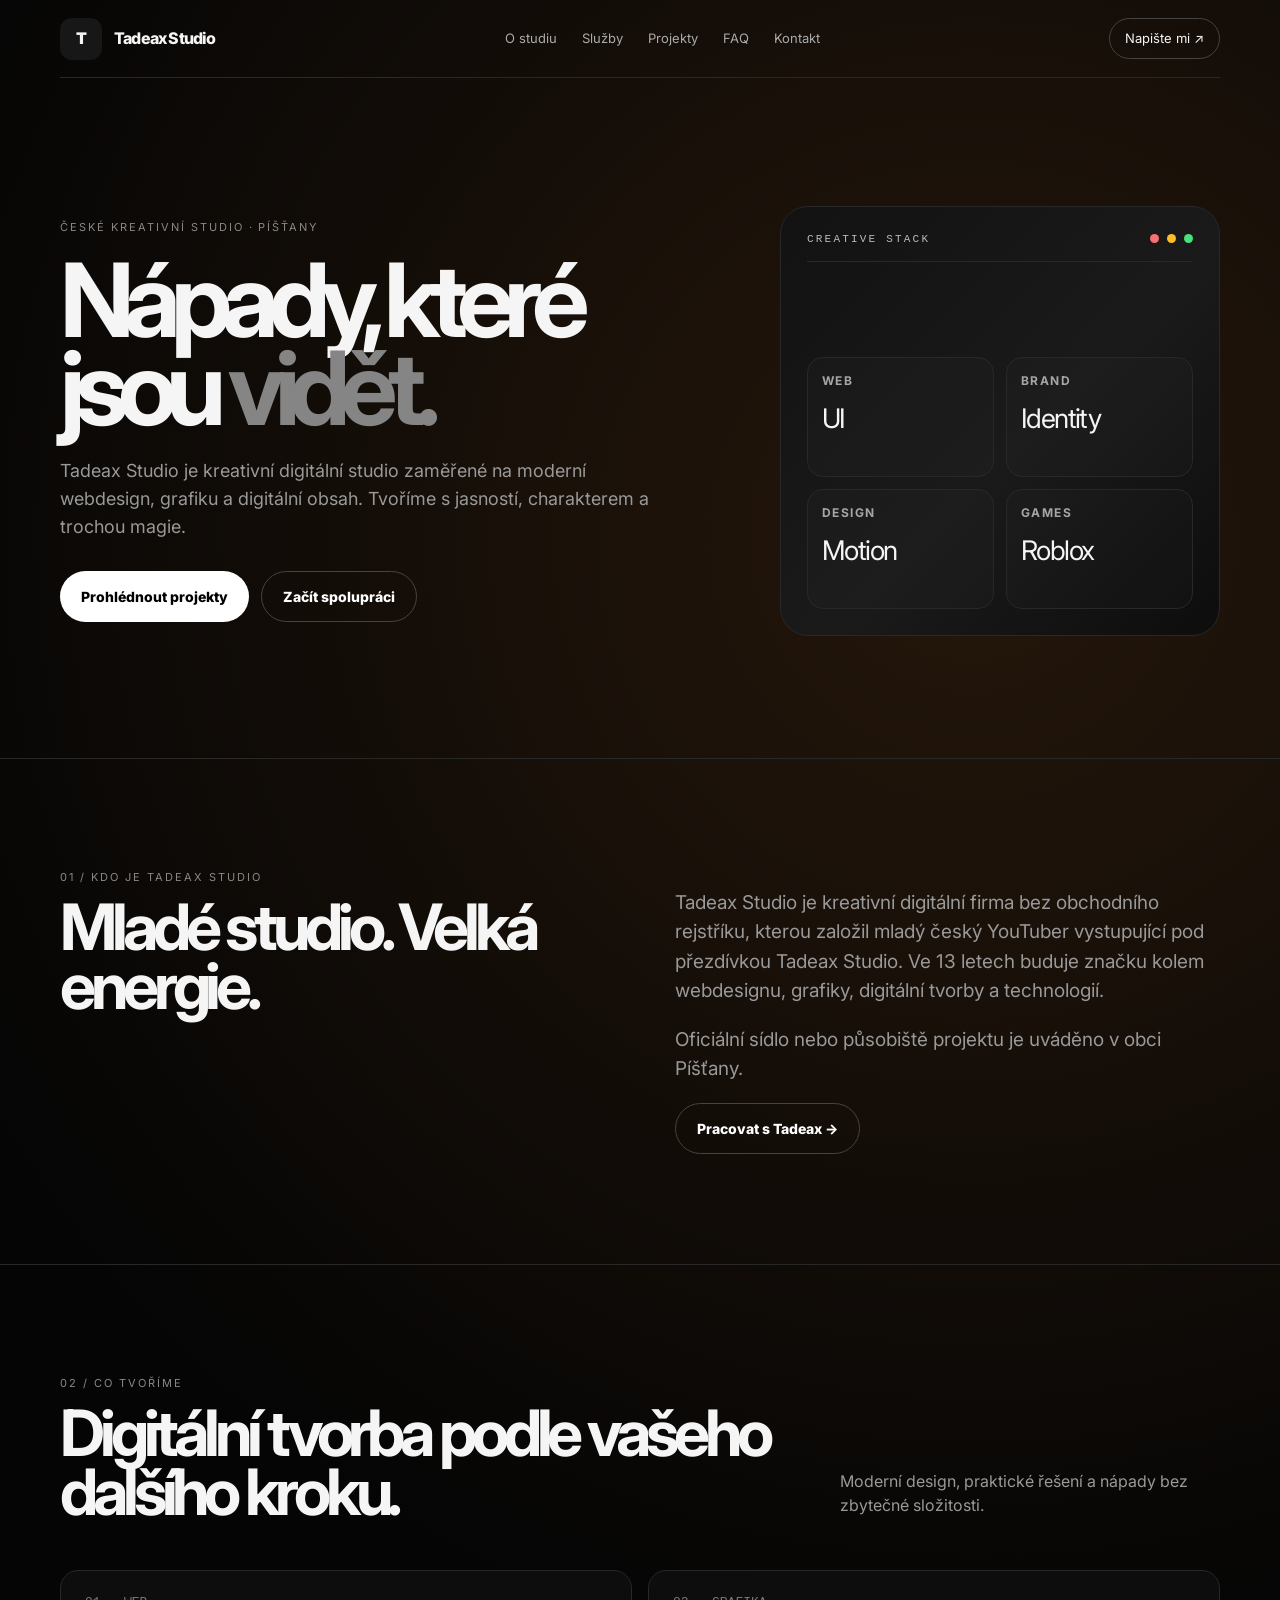
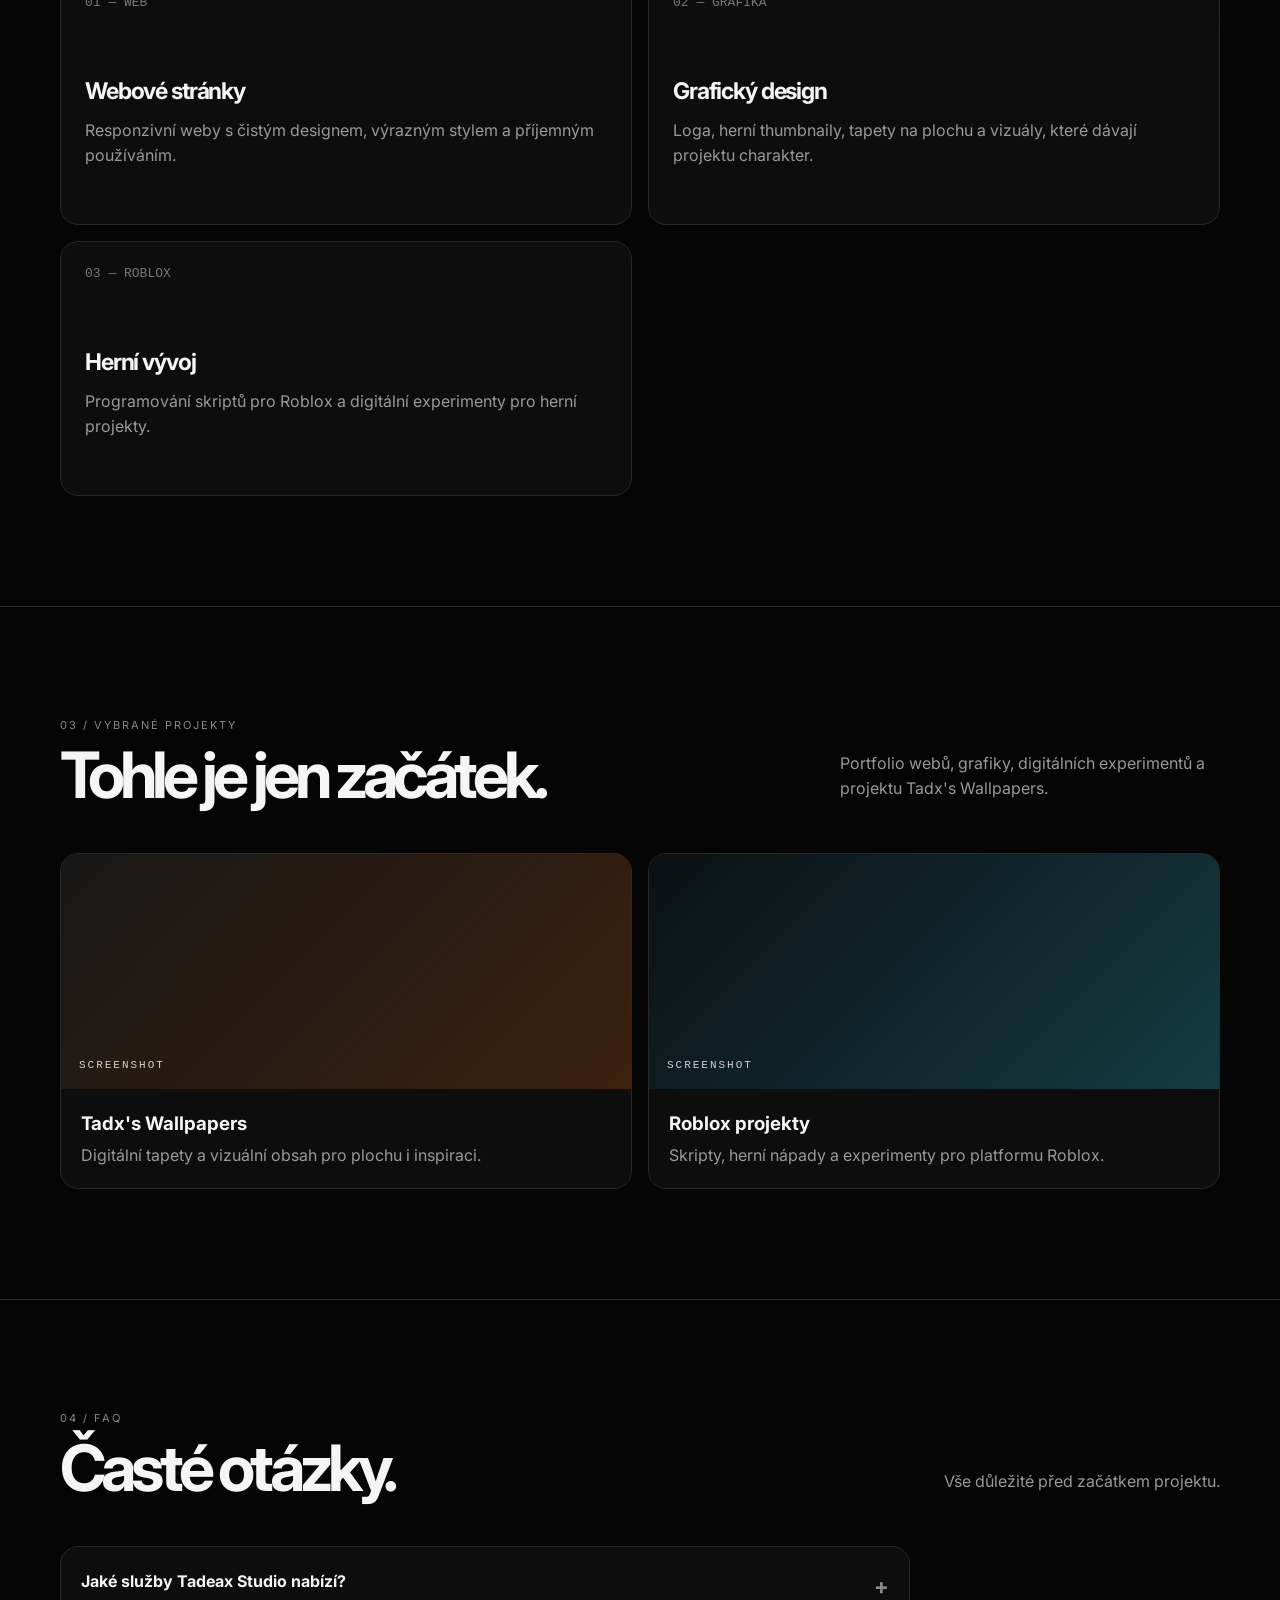
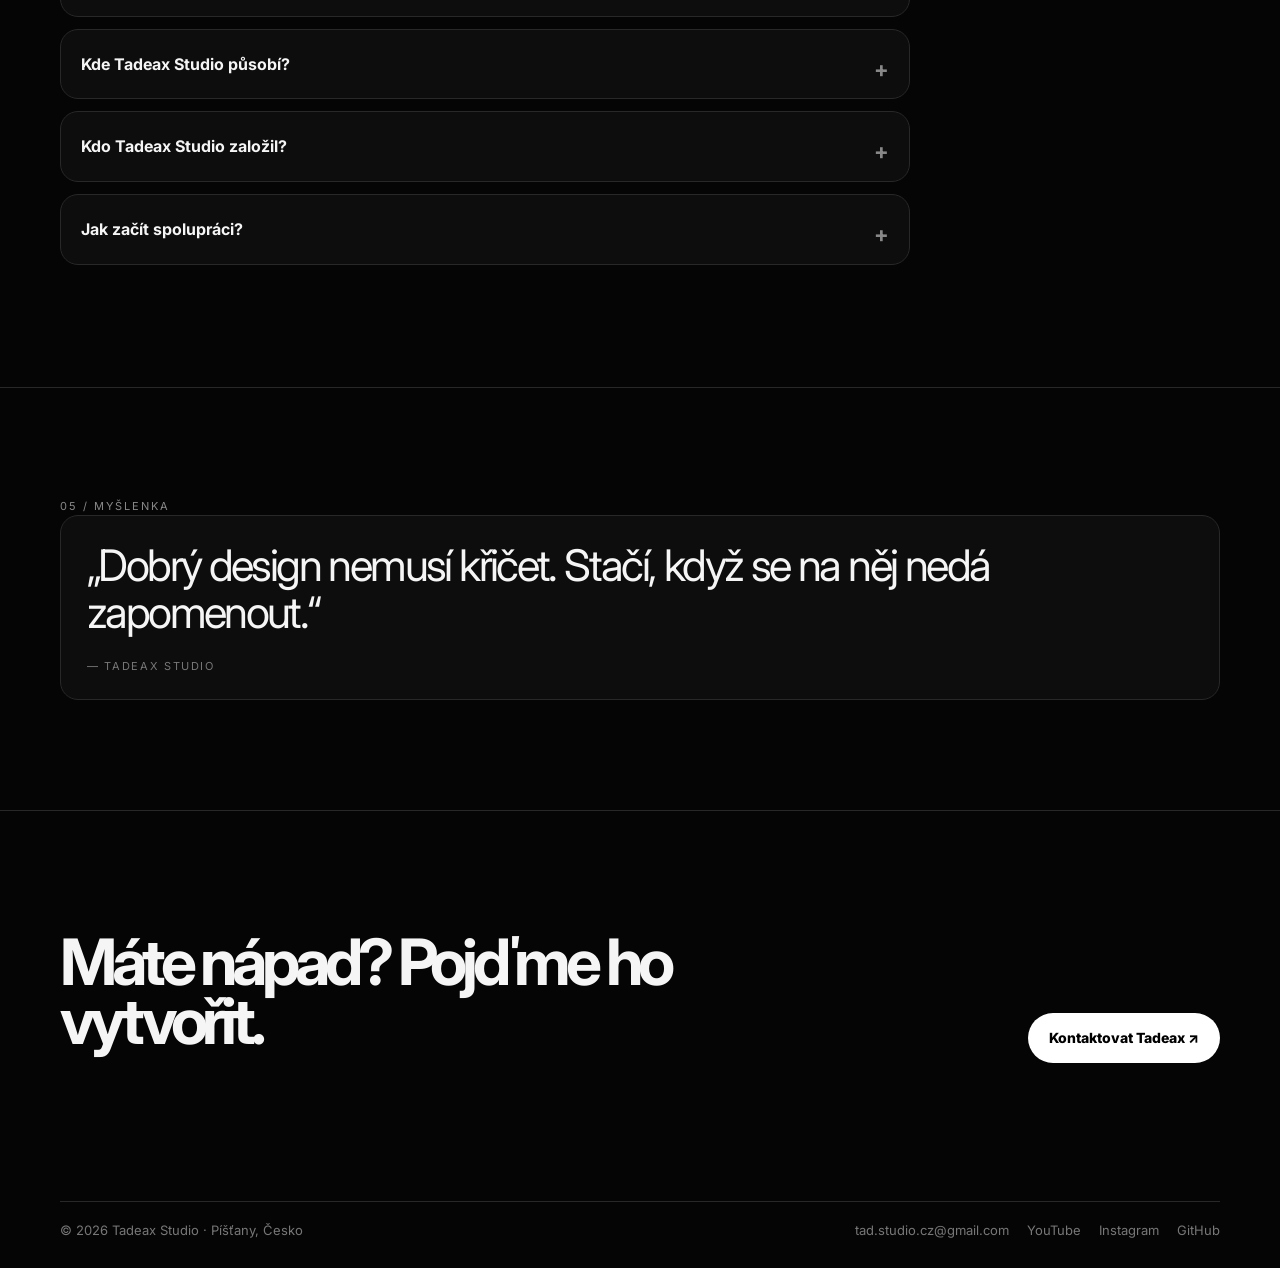
==== commit 2f923417: "Remove the 3D hero object and replace the selected-project placeholder item with screenshot-style pr" ====
--- a/index.html
+++ b/index.html
@@ -4,16 +4,16 @@
 <meta charset="utf-8"><meta name="viewport" content="width=device-width,initial-scale=1"><meta name="theme-color" content="#050505"><meta name="description" content="Tadeax Studio — české kreativní digitální studio z Píšťan zaměřené na webdesign, grafiku a digitální obsah."><title>Tadeax Studio — Ideas made visible</title>
 <link rel="preconnect" href="https://fonts.googleapis.com"><link rel="preconnect" href="https://fonts.gstatic.com" crossorigin><link href="https://fonts.googleapis.com/css2?family=Inter:wght@400;500;600;700;800;900&display=swap" rel="stylesheet">
 <style>
-:root{--bg:#050505;--surface:#0d0d0d;--text:#f5f5f5;--muted:#999;--line:#282828;--cyan:#4de7ff;--violet:#a881ff}*{box-sizing:border-box}html{scroll-behavior:smooth}body{margin:0;background:radial-gradient(circle at 76% 12%,#25170b,transparent 28%),var(--bg);color:var(--text);font:16px/1.55 Inter,Arial,sans-serif;overflow-x:hidden}body:before{content:"";position:fixed;inset:0;pointer-events:none;opacity:.22;background-image:linear-gradient(rgba(255,255,255,.025) 1px,transparent 1px),linear-gradient(90deg,rgba(255,255,255,.025) 1px,transparent 1px);background-size:32px 32px}a{color:inherit;text-decoration:none}.wrap{width:min(1160px,calc(100% - 40px));margin:auto;position:relative;z-index:1}.nav{height:78px;display:flex;align-items:center;justify-content:space-between;border-bottom:1px solid var(--line)}.brand{display:flex;align-items:center;gap:12px;font-weight:800;letter-spacing:-.05em}.brand img{width:42px;height:42px;object-fit:contain}.fallback{display:none;place-items:center;width:42px;height:42px;border-radius:12px;background:#171717;font-weight:900}.links{display:flex;gap:25px;color:#aaa;font-size:13px}.links a:hover{color:#fff}.nav-cta{border:1px solid #444;border-radius:999px;padding:9px 15px;font-size:13px}.hero{min-height:720px;padding:100px 0 95px;display:grid;grid-template-columns:1fr 1fr;align-items:center;gap:60px}.kicker{font-size:11px;letter-spacing:.18em;text-transform:uppercase;color:#888}.hero h1{font-size:clamp(3.5rem,8vw,7.5rem);line-height:.86;letter-spacing:-.1em;margin:20px 0 25px}.hero h1 em{font-style:normal;color:#858585}.hero p{max-width:590px;color:var(--muted);font-size:18px}.actions{display:flex;gap:12px;flex-wrap:wrap;margin-top:30px}.button{display:inline-flex;justify-content:center;align-items:center;border-radius:999px;padding:14px 21px;background:#fff;color:#000;font-weight:800;font-size:14px;transition:.25s}.button:hover{transform:translateY(-3px);background:#ddd}.button.ghost{background:transparent;color:#fff;border:1px solid #444}.holo-stage{height:475px;display:grid;place-items:center;perspective:1000px;position:relative;border:1px solid var(--line);border-radius:30px;background:radial-gradient(circle,#1a1714,transparent 55%),#080808;overflow:hidden}.holo-stage:before,.holo-stage:after{content:"";position:absolute;border:1px solid rgba(77,231,255,.2);border-radius:50%;transform:rotateX(70deg);animation:spin 12s linear infinite}.holo-stage:before{width:330px;height:330px}.holo-stage:after{width:240px;height:240px;animation-direction:reverse;animation-duration:8s;border-color:rgba(168,129,255,.25)}.holo{width:270px;height:270px;position:relative;transform-style:preserve-3d;animation:float 5s ease-in-out infinite;filter:drop-shadow(0 0 28px rgba(77,231,255,.3))}.cube{position:absolute;inset:43px;border:2px solid var(--cyan);transform:rotateX(55deg) rotateZ(45deg);box-shadow:0 0 18px var(--cyan),inset 0 0 22px rgba(77,231,255,.3)}.cube:before,.cube:after{content:"";position:absolute;inset:0;border:2px solid var(--violet);transform:translateZ(55px);box-shadow:0 0 17px var(--violet)}.cube:after{transform:translateZ(-55px)}.orb{position:absolute;left:78px;top:78px;width:115px;height:115px;border-radius:50%;background:radial-gradient(circle at 35% 30%,#fff,#4de7ff 12%,#784dff 43%,transparent 70%);box-shadow:0 0 35px #4de7ff;animation:pulse 2.2s ease-in-out infinite alternate}.holo-label{position:absolute;bottom:22px;color:var(--cyan);font:11px monospace;letter-spacing:.2em;text-transform:uppercase}.section{padding:110px 0;border-top:1px solid var(--line)}.section-head{display:flex;justify-content:space-between;align-items:end;gap:30px;margin-bottom:36px}.section h2{font-size:clamp(2.2rem,5vw,4.8rem);line-height:.92;letter-spacing:-.08em;margin:12px 0;max-width:760px}.section-head p,.about p{color:var(--muted);max-width:380px}.about{display:grid;grid-template-columns:1fr 1fr;gap:70px}.about p{font-size:19px;max-width:560px}.grid{display:grid;grid-template-columns:repeat(3,1fr);gap:16px}.card,.project,.quote,.faq-item{border:1px solid var(--line);background:var(--surface);border-radius:18px;transition:.3s}.card{min-height:255px;padding:24px}.card:hover,.project:hover,.quote:hover{transform:translateY(-8px);border-color:#666}.num{color:#777;font:13px monospace}.card h3{font-size:23px;letter-spacing:-.05em;margin:64px 0 8px}.card p,.project p{color:var(--muted);margin:0}.project{overflow:hidden}.project-image{height:235px;background:linear-gradient(135deg,#171717,#3c210e)}.project:nth-child(2) .project-image{background:linear-gradient(135deg,#0b1012,#153b43)}.project:nth-child(3) .project-image{background:linear-gradient(135deg,#181019,#3c2350)}.project-image:after{content:"EXPLORE PROJECT →";display:block;padding:200px 20px 0;color:#aaa;font:11px monospace;letter-spacing:.15em}.project-copy{padding:20px}.project-copy h3{margin:0 0 5px}.quote{padding:26px;font-size:clamp(1.7rem,3.4vw,3rem);line-height:1.07;letter-spacing:-.06em}.quote small{display:block;color:#777;font:11px Inter;margin-top:24px;letter-spacing:.15em;text-transform:uppercase}.faq{max-width:850px}.faq-item{margin:12px 0;padding:0 20px}.faq-item:hover{border-color:#555}.faq-item summary{cursor:pointer;list-style:none;padding:22px 30px 22px 0;font-weight:700;position:relative}.faq-item summary::-webkit-details-marker{display:none}.faq-item summary:after{content:'+';position:absolute;right:0;color:#888;font-size:22px}.faq-item[open] summary:after{content:'−'}.faq-item p{color:var(--muted);margin:0 0 22px;max-width:720px}.contact{display:flex;align-items:end;justify-content:space-between;gap:30px}.footer{padding:28px 0;color:#777;font-size:13px}.footer-line{display:flex;justify-content:space-between;gap:20px;border-top:1px solid var(--line);padding-top:18px}.social{display:flex;gap:18px}.reveal{opacity:0;transform:translateY(25px);transition:opacity .8s,transform .8s}.reveal.show{opacity:1;transform:none}@keyframes float{50%{transform:translateY(-18px) rotateX(8deg) rotateY(12deg) rotateZ(5deg)}}@keyframes spin{to{transform:rotateX(70deg) rotateZ(405deg)}}@keyframes pulse{to{transform:scale(1.12);filter:brightness(1.4)}}@media(max-width:820px){.links{display:none}.hero,.about{grid-template-columns:1fr}.hero{padding:70px 0}.holo-stage{height:390px}.grid{grid-template-columns:1fr}.section-head,.contact{display:block}.section-head p{margin-top:18px}.contact .button{margin-top:25px}}@media(max-width:500px){.wrap{width:min(100% - 28px,1160px)}.nav>.nav-cta{display:none}.actions,.actions .button{width:100%}.footer-line{display:block}.social{margin-top:12px}}
+:root{--bg:#050505;--surface:#0d0d0d;--text:#f5f5f5;--muted:#999;--line:#282828;--cyan:#4de7ff;--violet:#a881ff}*{box-sizing:border-box}html{scroll-behavior:smooth}body{margin:0;background:radial-gradient(circle at 76% 12%,#25170b,transparent 28%),var(--bg);color:var(--text);font:16px/1.55 Inter,Arial,sans-serif;overflow-x:hidden}body:before{content:"";position:fixed;inset:0;pointer-events:none;opacity:.22;background-image:linear-gradient(rgba(255,255,255,.025) 1px,transparent 1px),linear-gradient(90deg,rgba(255,255,255,.025) 1px,transparent 1px);background-size:32px 32px}a{color:inherit;text-decoration:none}.wrap{width:min(1160px,calc(100% - 40px));margin:auto;position:relative;z-index:1}.nav{height:78px;display:flex;align-items:center;justify-content:space-between;border-bottom:1px solid var(--line)}.brand{display:flex;align-items:center;gap:12px;font-weight:800;letter-spacing:-.05em}.brand img{width:42px;height:42px;object-fit:contain}.fallback{display:none;place-items:center;width:42px;height:42px;border-radius:12px;background:#171717;font-weight:900}.links{display:flex;gap:25px;color:#aaa;font-size:13px}.links a:hover{color:#fff}.nav-cta{border:1px solid #444;border-radius:999px;padding:9px 15px;font-size:13px}.hero{min-height:680px;padding:100px 0 95px;display:grid;grid-template-columns:1.2fr .8fr;align-items:center;gap:60px}.kicker{font-size:11px;letter-spacing:.18em;text-transform:uppercase;color:#888}.hero h1{font-size:clamp(3.5rem,8vw,7.5rem);line-height:.86;letter-spacing:-.1em;margin:20px 0 25px}.hero h1 em{font-style:normal;color:#858585}.hero p{max-width:590px;color:var(--muted);font-size:18px}.actions{display:flex;gap:12px;flex-wrap:wrap;margin-top:30px}.button{display:inline-flex;justify-content:center;align-items:center;border-radius:999px;padding:14px 21px;background:#fff;color:#000;font-weight:800;font-size:14px;transition:.25s}.button:hover{transform:translateY(-3px);background:#ddd}.button.ghost{background:transparent;color:#fff;border:1px solid #444}.hero-panel{height:430px;border:1px solid var(--line);border-radius:28px;background:linear-gradient(135deg,#121212,#1a1a1a 55%,#0d0d0d);padding:26px;display:flex;flex-direction:column;justify-content:space-between}.panel-top{display:flex;justify-content:space-between;align-items:center;padding-bottom:16px;border-bottom:1px solid var(--line);font:11px monospace;letter-spacing:.2em;text-transform:uppercase;color:#bbb}.dot-row{display:flex;gap:8px}.dot{width:9px;height:9px;border-radius:50%;background:#444}.dot:first-child{background:#f87171}.dot:nth-child(2){background:#fbbf24}.dot:nth-child(3){background:#4ade80}.stack-grid{display:grid;grid-template-columns:repeat(2,minmax(0,1fr));gap:12px}.stack-tile{border:1px solid var(--line);border-radius:16px;padding:14px;min-height:120px;background:rgba(255,255,255,0.01)}.stack-tile strong{display:block;font-size:12px;letter-spacing:.12em;text-transform:uppercase;color:#a6a6a6;margin-bottom:8px}.stack-tile span{font-size:27px;letter-spacing:-.06em}.section{padding:110px 0;border-top:1px solid var(--line)}.section-head{display:flex;justify-content:space-between;align-items:end;gap:30px;margin-bottom:36px}.section h2{font-size:clamp(2.2rem,5vw,4.8rem);line-height:.92;letter-spacing:-.08em;margin:12px 0;max-width:760px}.section-head p,.about p{color:var(--muted);max-width:380px}.about{display:grid;grid-template-columns:1fr 1fr;gap:70px}.about p{font-size:19px;max-width:560px}.grid{display:grid;grid-template-columns:repeat(2,1fr);gap:16px}.card,.project,.quote,.faq-item{border:1px solid var(--line);background:var(--surface);border-radius:18px;transition:.3s}.card{min-height:255px;padding:24px}.card:hover,.project:hover,.quote:hover{transform:translateY(-8px);border-color:#666}.num{color:#777;font:13px monospace}.card h3{font-size:23px;letter-spacing:-.05em;margin:64px 0 8px}.card p,.project p{color:var(--muted);margin:0}.project{overflow:hidden}.project-image{height:235px;display:flex;align-items:flex-end;justify-content:flex-start;padding:18px;background:linear-gradient(135deg,#171717,#3c210e);color:#d1d1d1;font:11px monospace;letter-spacing:.18em;text-transform:uppercase}.project:nth-child(2) .project-image{background:linear-gradient(135deg,#0b1012,#153b43)}.project-copy{padding:20px}.project-copy h3{margin:0 0 5px}.quote{padding:26px;font-size:clamp(1.7rem,3.4vw,3rem);line-height:1.07;letter-spacing:-.06em}.quote small{display:block;color:#777;font:11px Inter;margin-top:24px;letter-spacing:.15em;text-transform:uppercase}.faq{max-width:850px}.faq-item{margin:12px 0;padding:0 20px}.faq-item:hover{border-color:#555}.faq-item summary{cursor:pointer;list-style:none;padding:22px 30px 22px 0;font-weight:700;position:relative}.faq-item summary::-webkit-details-marker{display:none}.faq-item summary:after{content:'+';position:absolute;right:0;color:#888;font-size:22px}.faq-item[open] summary:after{content:'−'}.faq-item p{color:var(--muted);margin:0 0 22px;max-width:720px}.contact{display:flex;align-items:end;justify-content:space-between;gap:30px}.footer{padding:28px 0;color:#777;font-size:13px}.footer-line{display:flex;justify-content:space-between;gap:20px;border-top:1px solid var(--line);padding-top:18px}.social{display:flex;gap:18px}.reveal{opacity:0;transform:translateY(25px);transition:opacity .8s,transform .8s}.reveal.show{opacity:1;transform:none}@media(max-width:820px){.links{display:none}.hero,.about{grid-template-columns:1fr}.hero{padding:70px 0}.grid{grid-template-columns:1fr}.section-head,.contact{display:block}.section-head p{margin-top:18px}.contact .button{margin-top:25px}}@media(max-width:500px){.wrap{width:min(100% - 28px,1160px)}.nav>.nav-cta{display:none}.actions,.actions .button{width:100%}.footer-line{display:block}.social{margin-top:12px}}
 </style>
 </head>
 <body>
 <header><div class="wrap nav"><a class="brand" href="#top"><img src="logo.png" alt="Logo Tadeax Studio" onerror="this.style.display='none';this.nextElementSibling.style.display='grid'"><span class="fallback">T</span><span>Tadeax Studio</span></a><nav class="links"><a href="#about">O studiu</a><a href="#services">Služby</a><a href="#projects">Projekty</a><a href="#faq">FAQ</a><a href="#contact">Kontakt</a></nav><a class="nav-cta" href="#contact">Napište mi ↗</a></div></header>
 <main id="top">
-<section class="wrap hero"><div class="reveal"><div class="kicker">České kreativní studio · Píšťany</div><h1>Nápady, které jsou <em>vidět.</em></h1><p>Tadeax Studio je kreativní digitální studio zaměřené na moderní webdesign, grafiku a digitální obsah. Tvoříme s jasností, charakterem a trochou magie.</p><div class="actions"><a class="button" href="#projects">Prohlédnout projekty</a><a class="button ghost" href="#contact">Začít spolupráci</a></div></div><div class="holo-stage reveal" aria-label="Animovaný 3D holografický objekt"><div class="holo"><div class="cube"></div><div class="orb"></div></div><div class="holo-label">TADX / creative signal</div></div></section>
+<section class="wrap hero"><div class="reveal"><div class="kicker">České kreativní studio · Píšťany</div><h1>Nápady, které jsou <em>vidět.</em></h1><p>Tadeax Studio je kreativní digitální studio zaměřené na moderní webdesign, grafiku a digitální obsah. Tvoříme s jasností, charakterem a trochou magie.</p><div class="actions"><a class="button" href="#projects">Prohlédnout projekty</a><a class="button ghost" href="#contact">Začít spolupráci</a></div></div><div class="hero-panel reveal"><div class="panel-top"><span>Creative Stack</span><div class="dot-row"><span class="dot"></span><span class="dot"></span><span class="dot"></span></div></div><div class="stack-grid"><div class="stack-tile"><strong>Web</strong><span>UI</span></div><div class="stack-tile"><strong>Brand</strong><span>Identity</span></div><div class="stack-tile"><strong>Design</strong><span>Motion</span></div><div class="stack-tile"><strong>Games</strong><span>Roblox</span></div></div></div></section>
 <section id="about" class="section"><div class="wrap about"><div class="reveal"><div class="kicker">01 / Kdo je Tadeax Studio</div><h2>Mladé studio. Velká energie.</h2></div><div class="reveal"><p>Tadeax Studio je kreativní digitální firma bez obchodního rejstříku, kterou založil mladý český YouTuber vystupující pod přezdívkou Tadeax Studio. Ve 13 letech buduje značku kolem webdesignu, grafiky, digitální tvorby a technologií.</p><p>Oficiální sídlo nebo působiště projektu je uváděno v obci Píšťany.</p><a class="button ghost" href="#contact">Pracovat s Tadeax →</a></div></div></section>
 <section id="services" class="section"><div class="wrap"><div class="section-head reveal"><div><div class="kicker">02 / Co tvoříme</div><h2>Digitální tvorba podle vašeho dalšího kroku.</h2></div><p>Moderní design, praktické řešení a nápady bez zbytečné složitosti.</p></div><div class="grid"><article class="card reveal"><div class="num">01 — WEB</div><h3>Webové stránky</h3><p>Responzivní weby s čistým designem, výrazným stylem a příjemným používáním.</p></article><article class="card reveal"><div class="num">02 — GRAFIKA</div><h3>Grafický design</h3><p>Loga, herní thumbnaily, tapety na plochu a vizuály, které dávají projektu charakter.</p></article><article class="card reveal"><div class="num">03 — ROBLOX</div><h3>Herní vývoj</h3><p>Programování skriptů pro Roblox a digitální experimenty pro herní projekty.</p></article></div></div></section>
-<section id="projects" class="section"><div class="wrap"><div class="section-head reveal"><div><div class="kicker">03 / Vybrané projekty</div><h2>Tohle je jen začátek.</h2></div><p>Portfolio webů, grafiky, digitálních experimentů a projektu Tadx's Wallpapers.</p></div><div class="grid"><article class="project reveal"><div class="project-image"></div><div class="project-copy"><h3>Tadeax Studio</h3><p>Osobní kreativní studio a portfolio postavené kolem digitální tvorby.</p></div></article><article class="project reveal"><div class="project-image"></div><div class="project-copy"><h3>Tadx's Wallpapers</h3><p>Digitální tapety a vizuální obsah pro plochu i inspiraci.</p></div></article><article class="project reveal"><div class="project-image"></div><div class="project-copy"><h3>Roblox projekty</h3><p>Skripty, herní nápady a experimenty pro platformu Roblox.</p></div></article></div></div></section>
+<section id="projects" class="section"><div class="wrap"><div class="section-head reveal"><div><div class="kicker">03 / Vybrané projekty</div><h2>Tohle je jen začátek.</h2></div><p>Portfolio webů, grafiky, digitálních experimentů a projektu Tadx's Wallpapers.</p></div><div class="grid"><article class="project reveal"><div class="project-image">Screenshot</div><div class="project-copy"><h3>Tadx's Wallpapers</h3><p>Digitální tapety a vizuální obsah pro plochu i inspiraci.</p></div></article><article class="project reveal"><div class="project-image">Screenshot</div><div class="project-copy"><h3>Roblox projekty</h3><p>Skripty, herní nápady a experimenty pro platformu Roblox.</p></div></article></div></div></section>
 <section id="faq" class="section"><div class="wrap"><div class="section-head reveal"><div><div class="kicker">04 / FAQ</div><h2>Časté otázky.</h2></div><p>Vše důležité před začátkem projektu.</p></div><div class="faq reveal"><details class="faq-item"><summary>Jaké služby Tadeax Studio nabízí?</summary><p>Tvorbu responzivních webů, grafický design, loga, thumbnaily, tapety, digitální obsah a Roblox skripty.</p></details><details class="faq-item"><summary>Kde Tadeax Studio působí?</summary><p>Projekt je spojen s obcí Píšťany v České republice a funguje především online.</p></details><details class="faq-item"><summary>Kdo Tadeax Studio založil?</summary><p>Studio založil mladý český YouTuber vystupující pod přezdívkou Tadeax Studio.</p></details><details class="faq-item"><summary>Jak začít spolupráci?</summary><p>Napište na <a href="mailto:tad.studio.cz@gmail.com"><u>tad.studio.cz@gmail.com</u></a>, popište svůj nápad, cíl a termín. Ozveme se s dalším postupem.</p></details></div></div></section>
 <section class="section"><div class="wrap reveal"><div class="kicker">05 / Myšlenka</div><div class="quote">„Dobrý design nemusí křičet. Stačí, když se na něj nedá zapomenout.“<small>— Tadeax Studio</small></div></div></section>
 <section id="contact" class="section"><div class="wrap contact reveal"><h2>Máte nápad? Pojďme ho vytvořit.</h2><a class="button" href="mailto:tad.studio.cz@gmail.com">Kontaktovat Tadeax ↗</a></div></section>
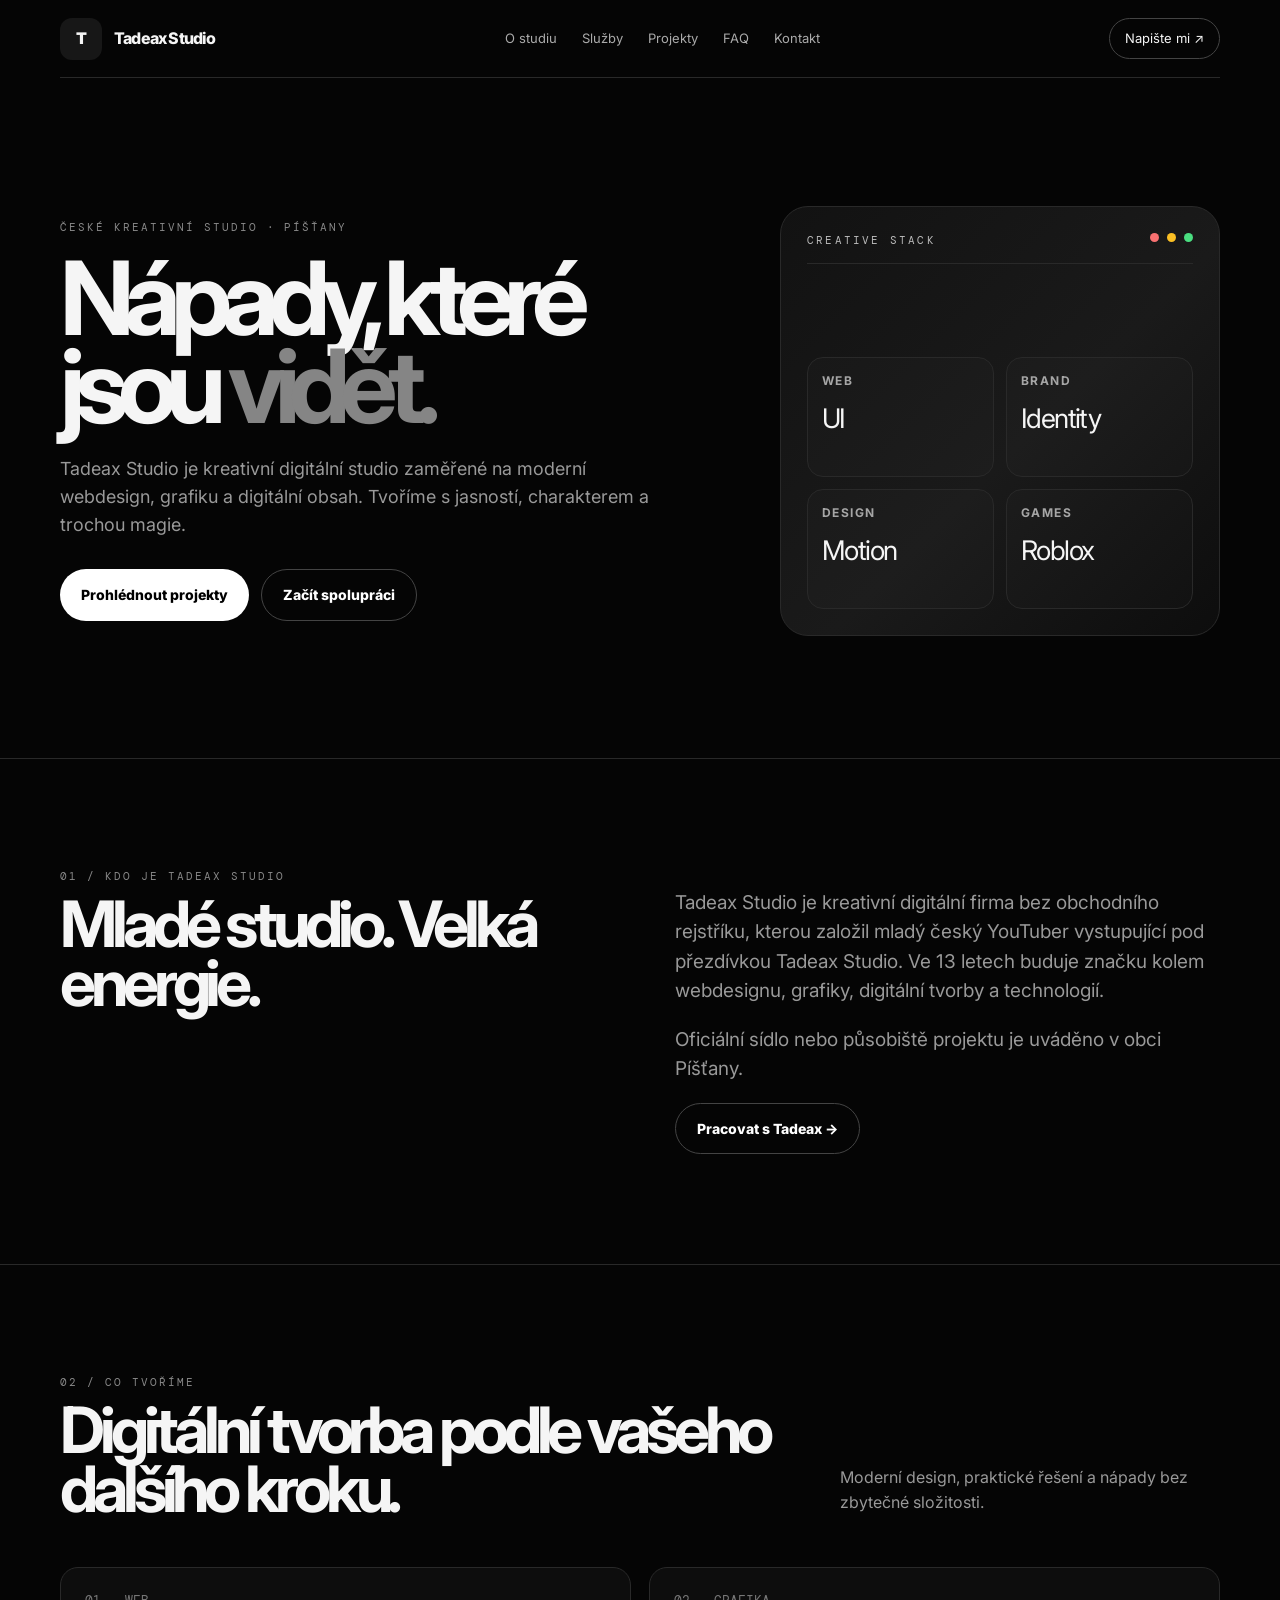
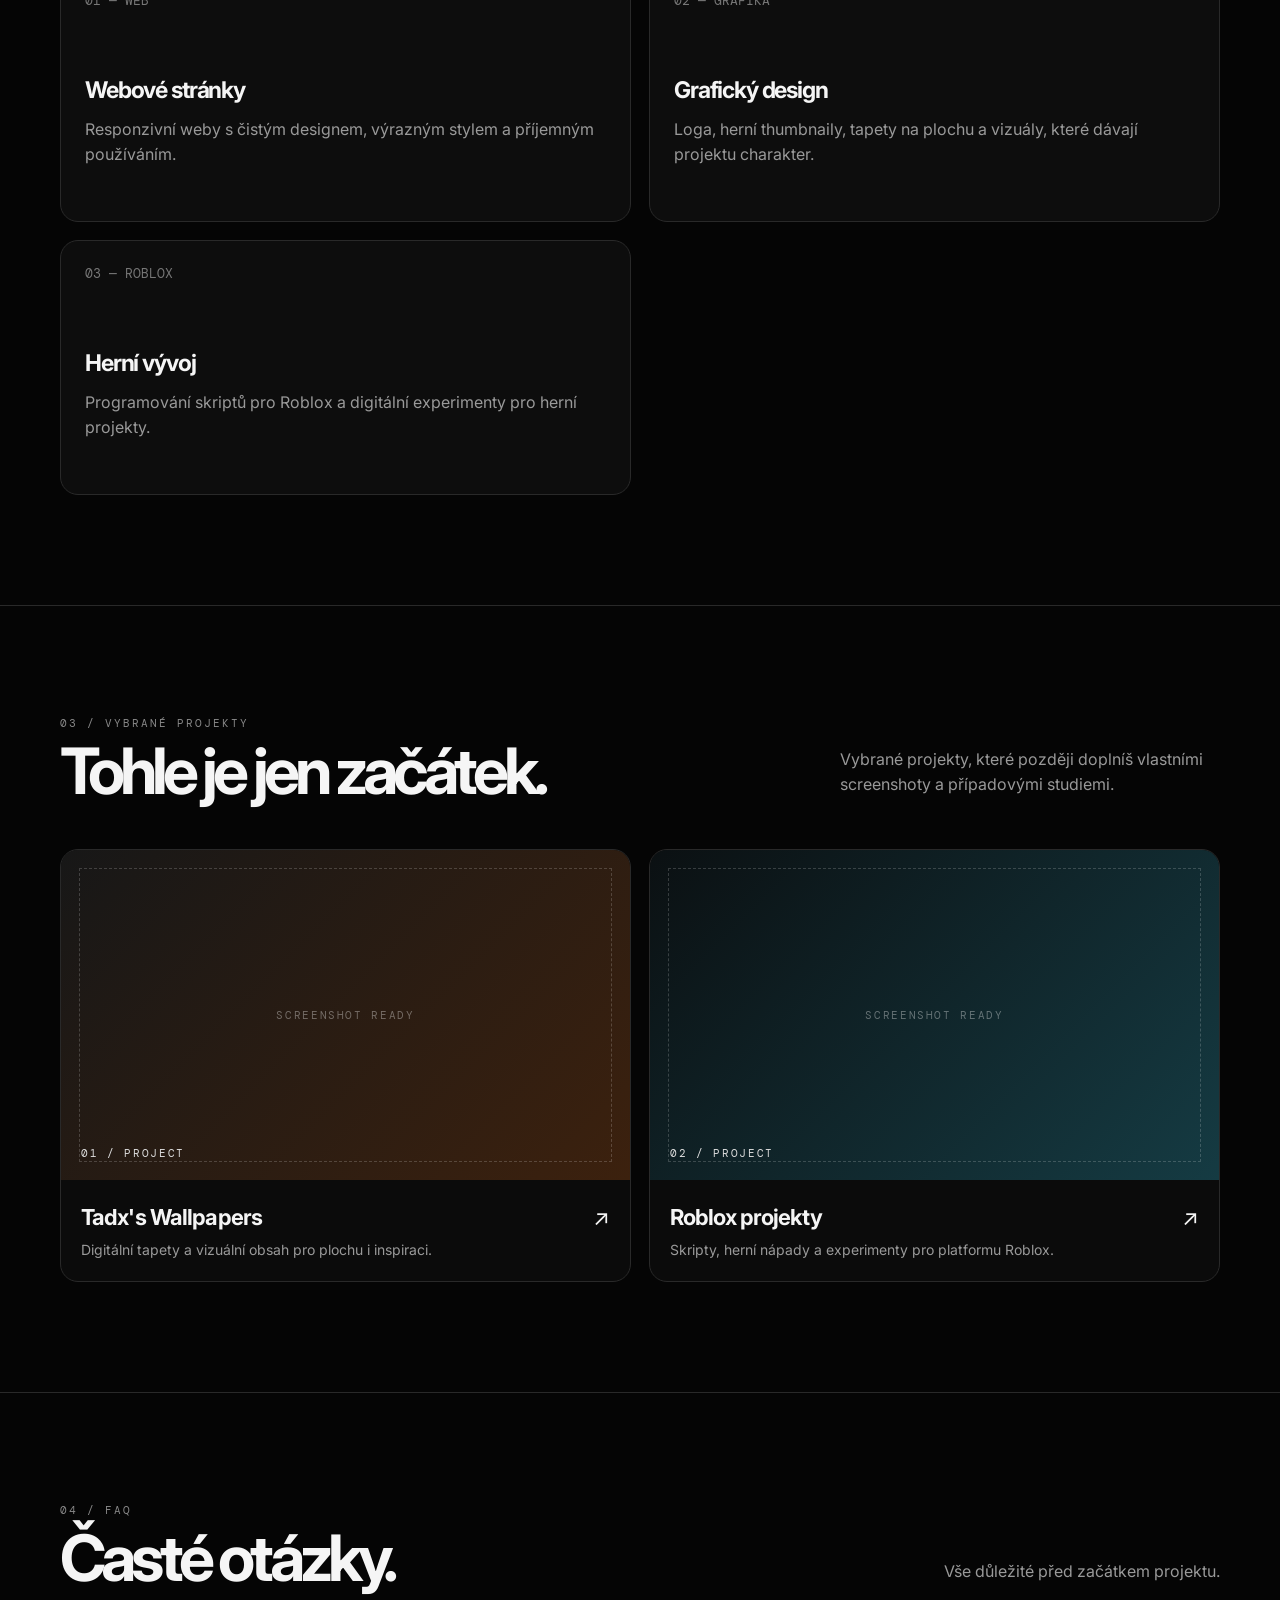
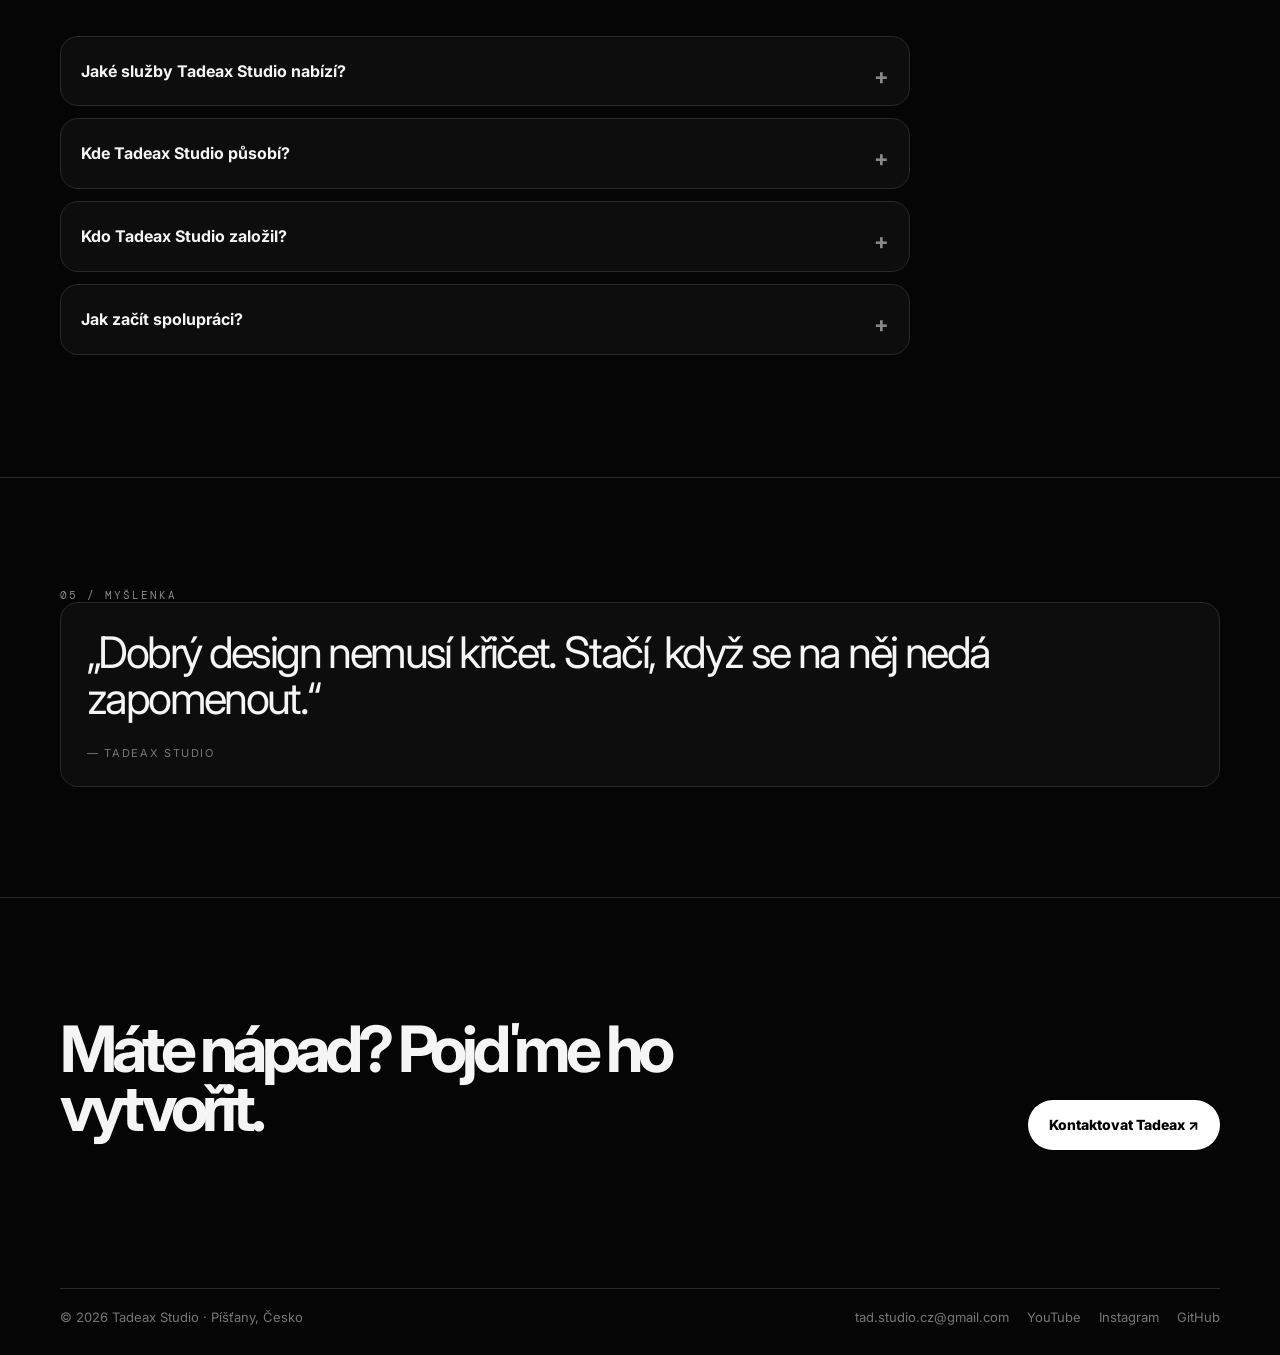
==== commit 4b17fb36: "Elevate project cards into a premium editorial portfolio grid with screenshot-ready placeholders, me" ====
--- a/index.html
+++ b/index.html
@@ -1,10 +1,10 @@
 <!doctype html>
 <html lang="cs">
 <head>
-<meta charset="utf-8"><meta name="viewport" content="width=device-width,initial-scale=1"><meta name="theme-color" content="#050505"><meta name="description" content="Tadeax Studio — české kreativní digitální studio z Píšťan zaměřené na webdesign, grafiku a digitální obsah."><title>Tadeax Studio — Ideas made visible</title>
-<link rel="preconnect" href="https://fonts.googleapis.com"><link rel="preconnect" href="https://fonts.gstatic.com" crossorigin><link href="https://fonts.googleapis.com/css2?family=Inter:wght@400;500;600;700;800;900&display=swap" rel="stylesheet">
+<meta charset="utf-8"><meta name="viewport" content="width=device-width,initial-scale=1"><meta name="theme-color" content="#050505"><meta name="description" content="Tadeax Studio — české kreativní digitální studio z Píšťan."><title>Tadeax Studio — Ideas made visible</title>
+<link rel="preconnect" href="https://fonts.googleapis.com"><link rel="preconnect" href="https://fonts.gstatic.com" crossorigin><link href="https://fonts.googleapis.com/css2?family=DM+Mono:wght@400;500&family=Inter:wght@400;500;600;700;800;900&display=swap" rel="stylesheet">
 <style>
-:root{--bg:#050505;--surface:#0d0d0d;--text:#f5f5f5;--muted:#999;--line:#282828;--cyan:#4de7ff;--violet:#a881ff}*{box-sizing:border-box}html{scroll-behavior:smooth}body{margin:0;background:radial-gradient(circle at 76% 12%,#25170b,transparent 28%),var(--bg);color:var(--text);font:16px/1.55 Inter,Arial,sans-serif;overflow-x:hidden}body:before{content:"";position:fixed;inset:0;pointer-events:none;opacity:.22;background-image:linear-gradient(rgba(255,255,255,.025) 1px,transparent 1px),linear-gradient(90deg,rgba(255,255,255,.025) 1px,transparent 1px);background-size:32px 32px}a{color:inherit;text-decoration:none}.wrap{width:min(1160px,calc(100% - 40px));margin:auto;position:relative;z-index:1}.nav{height:78px;display:flex;align-items:center;justify-content:space-between;border-bottom:1px solid var(--line)}.brand{display:flex;align-items:center;gap:12px;font-weight:800;letter-spacing:-.05em}.brand img{width:42px;height:42px;object-fit:contain}.fallback{display:none;place-items:center;width:42px;height:42px;border-radius:12px;background:#171717;font-weight:900}.links{display:flex;gap:25px;color:#aaa;font-size:13px}.links a:hover{color:#fff}.nav-cta{border:1px solid #444;border-radius:999px;padding:9px 15px;font-size:13px}.hero{min-height:680px;padding:100px 0 95px;display:grid;grid-template-columns:1.2fr .8fr;align-items:center;gap:60px}.kicker{font-size:11px;letter-spacing:.18em;text-transform:uppercase;color:#888}.hero h1{font-size:clamp(3.5rem,8vw,7.5rem);line-height:.86;letter-spacing:-.1em;margin:20px 0 25px}.hero h1 em{font-style:normal;color:#858585}.hero p{max-width:590px;color:var(--muted);font-size:18px}.actions{display:flex;gap:12px;flex-wrap:wrap;margin-top:30px}.button{display:inline-flex;justify-content:center;align-items:center;border-radius:999px;padding:14px 21px;background:#fff;color:#000;font-weight:800;font-size:14px;transition:.25s}.button:hover{transform:translateY(-3px);background:#ddd}.button.ghost{background:transparent;color:#fff;border:1px solid #444}.hero-panel{height:430px;border:1px solid var(--line);border-radius:28px;background:linear-gradient(135deg,#121212,#1a1a1a 55%,#0d0d0d);padding:26px;display:flex;flex-direction:column;justify-content:space-between}.panel-top{display:flex;justify-content:space-between;align-items:center;padding-bottom:16px;border-bottom:1px solid var(--line);font:11px monospace;letter-spacing:.2em;text-transform:uppercase;color:#bbb}.dot-row{display:flex;gap:8px}.dot{width:9px;height:9px;border-radius:50%;background:#444}.dot:first-child{background:#f87171}.dot:nth-child(2){background:#fbbf24}.dot:nth-child(3){background:#4ade80}.stack-grid{display:grid;grid-template-columns:repeat(2,minmax(0,1fr));gap:12px}.stack-tile{border:1px solid var(--line);border-radius:16px;padding:14px;min-height:120px;background:rgba(255,255,255,0.01)}.stack-tile strong{display:block;font-size:12px;letter-spacing:.12em;text-transform:uppercase;color:#a6a6a6;margin-bottom:8px}.stack-tile span{font-size:27px;letter-spacing:-.06em}.section{padding:110px 0;border-top:1px solid var(--line)}.section-head{display:flex;justify-content:space-between;align-items:end;gap:30px;margin-bottom:36px}.section h2{font-size:clamp(2.2rem,5vw,4.8rem);line-height:.92;letter-spacing:-.08em;margin:12px 0;max-width:760px}.section-head p,.about p{color:var(--muted);max-width:380px}.about{display:grid;grid-template-columns:1fr 1fr;gap:70px}.about p{font-size:19px;max-width:560px}.grid{display:grid;grid-template-columns:repeat(2,1fr);gap:16px}.card,.project,.quote,.faq-item{border:1px solid var(--line);background:var(--surface);border-radius:18px;transition:.3s}.card{min-height:255px;padding:24px}.card:hover,.project:hover,.quote:hover{transform:translateY(-8px);border-color:#666}.num{color:#777;font:13px monospace}.card h3{font-size:23px;letter-spacing:-.05em;margin:64px 0 8px}.card p,.project p{color:var(--muted);margin:0}.project{overflow:hidden}.project-image{height:235px;display:flex;align-items:flex-end;justify-content:flex-start;padding:18px;background:linear-gradient(135deg,#171717,#3c210e);color:#d1d1d1;font:11px monospace;letter-spacing:.18em;text-transform:uppercase}.project:nth-child(2) .project-image{background:linear-gradient(135deg,#0b1012,#153b43)}.project-copy{padding:20px}.project-copy h3{margin:0 0 5px}.quote{padding:26px;font-size:clamp(1.7rem,3.4vw,3rem);line-height:1.07;letter-spacing:-.06em}.quote small{display:block;color:#777;font:11px Inter;margin-top:24px;letter-spacing:.15em;text-transform:uppercase}.faq{max-width:850px}.faq-item{margin:12px 0;padding:0 20px}.faq-item:hover{border-color:#555}.faq-item summary{cursor:pointer;list-style:none;padding:22px 30px 22px 0;font-weight:700;position:relative}.faq-item summary::-webkit-details-marker{display:none}.faq-item summary:after{content:'+';position:absolute;right:0;color:#888;font-size:22px}.faq-item[open] summary:after{content:'−'}.faq-item p{color:var(--muted);margin:0 0 22px;max-width:720px}.contact{display:flex;align-items:end;justify-content:space-between;gap:30px}.footer{padding:28px 0;color:#777;font-size:13px}.footer-line{display:flex;justify-content:space-between;gap:20px;border-top:1px solid var(--line);padding-top:18px}.social{display:flex;gap:18px}.reveal{opacity:0;transform:translateY(25px);transition:opacity .8s,transform .8s}.reveal.show{opacity:1;transform:none}@media(max-width:820px){.links{display:none}.hero,.about{grid-template-columns:1fr}.hero{padding:70px 0}.grid{grid-template-columns:1fr}.section-head,.contact{display:block}.section-head p{margin-top:18px}.contact .button{margin-top:25px}}@media(max-width:500px){.wrap{width:min(100% - 28px,1160px)}.nav>.nav-cta{display:none}.actions,.actions .button{width:100%}.footer-line{display:block}.social{margin-top:12px}}
+:root{--bg:#050505;--surface:#0d0d0d;--text:#f5f5f5;--muted:#999;--line:#292929;--accent:#d7ff45}*{box-sizing:border-box}html{scroll-behavior:smooth}body{margin:0;background:var(--bg);color:var(--text);font:16px/1.55 Inter,Arial,sans-serif}a{color:inherit;text-decoration:none}.wrap{width:min(1160px,calc(100% - 40px));margin:auto;position:relative;z-index:1}.nav{height:78px;display:flex;align-items:center;justify-content:space-between;border-bottom:1px solid var(--line)}.brand{display:flex;align-items:center;gap:12px;font-weight:800;letter-spacing:-.05em}.brand img{width:42px;height:42px;object-fit:contain}.fallback{display:none;place-items:center;width:42px;height:42px;border-radius:12px;background:#171717;font-weight:900}.links{display:flex;gap:25px;color:#aaa;font-size:13px}.links a:hover{color:#fff}.nav-cta{border:1px solid #444;border-radius:999px;padding:9px 15px;font-size:13px}.hero{min-height:680px;padding:100px 0 95px;display:grid;grid-template-columns:1.2fr .8fr;align-items:center;gap:60px}.kicker{font:11px 'DM Mono',monospace;letter-spacing:.18em;text-transform:uppercase;color:#888}.hero h1{font-size:clamp(3.5rem,8vw,7.5rem);line-height:.86;letter-spacing:-.1em;margin:20px 0 25px}.hero h1 em{font-style:normal;color:#858585}.hero p{max-width:590px;color:var(--muted);font-size:18px}.actions{display:flex;gap:12px;flex-wrap:wrap;margin-top:30px}.button{display:inline-flex;justify-content:center;align-items:center;border-radius:999px;padding:14px 21px;background:#fff;color:#000;font-weight:800;font-size:14px;transition:.25s}.button:hover{transform:translateY(-3px);background:#ddd}.button.ghost{background:transparent;color:#fff;border:1px solid #444}.hero-panel{height:430px;border:1px solid var(--line);border-radius:28px;background:linear-gradient(135deg,#121212,#1a1a1a 55%,#0d0d0d);padding:26px;display:flex;flex-direction:column;justify-content:space-between}.panel-top{display:flex;justify-content:space-between;padding-bottom:16px;border-bottom:1px solid var(--line);font:11px 'DM Mono',monospace;letter-spacing:.2em;text-transform:uppercase;color:#bbb}.dot-row{display:flex;gap:8px}.dot{width:9px;height:9px;border-radius:50%;background:#444}.dot:first-child{background:#f87171}.dot:nth-child(2){background:#fbbf24}.dot:nth-child(3){background:#4ade80}.stack-grid{display:grid;grid-template-columns:repeat(2,1fr);gap:12px}.stack-tile{border:1px solid var(--line);border-radius:16px;padding:14px;min-height:120px;background:rgba(255,255,255,.01)}.stack-tile strong{display:block;font-size:12px;letter-spacing:.12em;text-transform:uppercase;color:#a6a6a6;margin-bottom:8px}.stack-tile span{font-size:27px;letter-spacing:-.06em}.section{padding:110px 0;border-top:1px solid var(--line)}.section-head{display:flex;justify-content:space-between;align-items:end;gap:30px;margin-bottom:36px}.section h2{font-size:clamp(2.2rem,5vw,4.8rem);line-height:.92;letter-spacing:-.08em;margin:12px 0;max-width:760px}.section-head p,.about p{color:var(--muted);max-width:380px}.about{display:grid;grid-template-columns:1fr 1fr;gap:70px}.about p{font-size:19px;max-width:560px}.grid{display:grid;grid-template-columns:repeat(2,1fr);gap:18px}.card,.project,.quote,.faq-item{border:1px solid var(--line);background:var(--surface);border-radius:18px;transition:.3s}.card{min-height:255px;padding:24px}.card:hover,.project:hover,.quote:hover{transform:translateY(-8px);border-color:#666}.num{color:#777;font:13px 'DM Mono',monospace}.card h3{font-size:23px;letter-spacing:-.05em;margin:64px 0 8px}.card p,.project p{color:var(--muted);margin:0}.project{overflow:hidden;position:relative;background:#0b0b0b}.project:hover{border-color:var(--accent);box-shadow:0 20px 60px rgba(0,0,0,.35)}.project-image{height:330px;display:flex;align-items:flex-end;padding:20px;background:linear-gradient(135deg,#171717,#3c210e);position:relative;overflow:hidden}.project:nth-child(2) .project-image{background:linear-gradient(135deg,#0b1012,#153b43)}.project-image:before{content:"SCREENSHOT READY";position:absolute;inset:18px;border:1px dashed rgba(255,255,255,.18);display:grid;place-items:center;color:rgba(255,255,255,.35);font:11px 'DM Mono',monospace;letter-spacing:.15em}.project-image:after{content:"01 / PROJECT";color:#ddd;font:11px 'DM Mono',monospace;letter-spacing:.15em;position:relative;z-index:1}.project:nth-child(2) .project-image:after{content:"02 / PROJECT"}.project-copy{padding:20px;display:flex;justify-content:space-between;align-items:start;gap:20px}.project-copy h3{margin:0 0 5px;font-size:22px;letter-spacing:-.04em}.project-copy p{font-size:14px}.project-arrow{font-size:22px;transition:transform .25s}.project:hover .project-arrow{transform:translate(5px,-5px);color:var(--accent)}.quote{padding:26px;font-size:clamp(1.7rem,3.4vw,3rem);line-height:1.07;letter-spacing:-.06em}.quote small{display:block;color:#777;font:11px Inter;margin-top:24px;letter-spacing:.15em;text-transform:uppercase}.faq{max-width:850px}.faq-item{margin:12px 0;padding:0 20px}.faq-item:hover{border-color:#555}.faq-item summary{cursor:pointer;list-style:none;padding:22px 30px 22px 0;font-weight:700;position:relative}.faq-item summary::-webkit-details-marker{display:none}.faq-item summary:after{content:'+';position:absolute;right:0;color:#888;font-size:22px}.faq-item[open] summary:after{content:'−'}.faq-item p{color:var(--muted);margin:0 0 22px;max-width:720px}.contact{display:flex;align-items:end;justify-content:space-between;gap:30px}.footer{padding:28px 0;color:#777;font-size:13px}.footer-line{display:flex;justify-content:space-between;gap:20px;border-top:1px solid var(--line);padding-top:18px}.social{display:flex;gap:18px}.reveal{opacity:0;transform:translateY(25px);transition:opacity .8s,transform .8s}.reveal.show{opacity:1;transform:none}@media(max-width:820px){.links{display:none}.hero,.about{grid-template-columns:1fr}.hero{padding:70px 0}.grid{grid-template-columns:1fr}.section-head,.contact{display:block}.section-head p{margin-top:18px}.contact .button{margin-top:25px}}@media(max-width:500px){.wrap{width:min(100% - 28px,1160px)}.nav>.nav-cta{display:none}.actions,.actions .button{width:100%}.footer-line{display:block}.social{margin-top:12px}}
 </style>
 </head>
 <body>
@@ -13,12 +13,11 @@
 <section class="wrap hero"><div class="reveal"><div class="kicker">České kreativní studio · Píšťany</div><h1>Nápady, které jsou <em>vidět.</em></h1><p>Tadeax Studio je kreativní digitální studio zaměřené na moderní webdesign, grafiku a digitální obsah. Tvoříme s jasností, charakterem a trochou magie.</p><div class="actions"><a class="button" href="#projects">Prohlédnout projekty</a><a class="button ghost" href="#contact">Začít spolupráci</a></div></div><div class="hero-panel reveal"><div class="panel-top"><span>Creative Stack</span><div class="dot-row"><span class="dot"></span><span class="dot"></span><span class="dot"></span></div></div><div class="stack-grid"><div class="stack-tile"><strong>Web</strong><span>UI</span></div><div class="stack-tile"><strong>Brand</strong><span>Identity</span></div><div class="stack-tile"><strong>Design</strong><span>Motion</span></div><div class="stack-tile"><strong>Games</strong><span>Roblox</span></div></div></div></section>
 <section id="about" class="section"><div class="wrap about"><div class="reveal"><div class="kicker">01 / Kdo je Tadeax Studio</div><h2>Mladé studio. Velká energie.</h2></div><div class="reveal"><p>Tadeax Studio je kreativní digitální firma bez obchodního rejstříku, kterou založil mladý český YouTuber vystupující pod přezdívkou Tadeax Studio. Ve 13 letech buduje značku kolem webdesignu, grafiky, digitální tvorby a technologií.</p><p>Oficiální sídlo nebo působiště projektu je uváděno v obci Píšťany.</p><a class="button ghost" href="#contact">Pracovat s Tadeax →</a></div></div></section>
 <section id="services" class="section"><div class="wrap"><div class="section-head reveal"><div><div class="kicker">02 / Co tvoříme</div><h2>Digitální tvorba podle vašeho dalšího kroku.</h2></div><p>Moderní design, praktické řešení a nápady bez zbytečné složitosti.</p></div><div class="grid"><article class="card reveal"><div class="num">01 — WEB</div><h3>Webové stránky</h3><p>Responzivní weby s čistým designem, výrazným stylem a příjemným používáním.</p></article><article class="card reveal"><div class="num">02 — GRAFIKA</div><h3>Grafický design</h3><p>Loga, herní thumbnaily, tapety na plochu a vizuály, které dávají projektu charakter.</p></article><article class="card reveal"><div class="num">03 — ROBLOX</div><h3>Herní vývoj</h3><p>Programování skriptů pro Roblox a digitální experimenty pro herní projekty.</p></article></div></div></section>
-<section id="projects" class="section"><div class="wrap"><div class="section-head reveal"><div><div class="kicker">03 / Vybrané projekty</div><h2>Tohle je jen začátek.</h2></div><p>Portfolio webů, grafiky, digitálních experimentů a projektu Tadx's Wallpapers.</p></div><div class="grid"><article class="project reveal"><div class="project-image">Screenshot</div><div class="project-copy"><h3>Tadx's Wallpapers</h3><p>Digitální tapety a vizuální obsah pro plochu i inspiraci.</p></div></article><article class="project reveal"><div class="project-image">Screenshot</div><div class="project-copy"><h3>Roblox projekty</h3><p>Skripty, herní nápady a experimenty pro platformu Roblox.</p></div></article></div></div></section>
+<section id="projects" class="section"><div class="wrap"><div class="section-head reveal"><div><div class="kicker">03 / Vybrané projekty</div><h2>Tohle je jen začátek.</h2></div><p>Vybrané projekty, které později doplníš vlastními screenshoty a případovými studiemi.</p></div><div class="grid"><article class="project reveal"><div class="project-image"></div><div class="project-copy"><div><h3>Tadx's Wallpapers</h3><p>Digitální tapety a vizuální obsah pro plochu i inspiraci.</p></div><span class="project-arrow">↗</span></div></article><article class="project reveal"><div class="project-image"></div><div class="project-copy"><div><h3>Roblox projekty</h3><p>Skripty, herní nápady a experimenty pro platformu Roblox.</p></div><span class="project-arrow">↗</span></div></article></div></div></section>
 <section id="faq" class="section"><div class="wrap"><div class="section-head reveal"><div><div class="kicker">04 / FAQ</div><h2>Časté otázky.</h2></div><p>Vše důležité před začátkem projektu.</p></div><div class="faq reveal"><details class="faq-item"><summary>Jaké služby Tadeax Studio nabízí?</summary><p>Tvorbu responzivních webů, grafický design, loga, thumbnaily, tapety, digitální obsah a Roblox skripty.</p></details><details class="faq-item"><summary>Kde Tadeax Studio působí?</summary><p>Projekt je spojen s obcí Píšťany v České republice a funguje především online.</p></details><details class="faq-item"><summary>Kdo Tadeax Studio založil?</summary><p>Studio založil mladý český YouTuber vystupující pod přezdívkou Tadeax Studio.</p></details><details class="faq-item"><summary>Jak začít spolupráci?</summary><p>Napište na <a href="mailto:tad.studio.cz@gmail.com"><u>tad.studio.cz@gmail.com</u></a>, popište svůj nápad, cíl a termín. Ozveme se s dalším postupem.</p></details></div></div></section>
 <section class="section"><div class="wrap reveal"><div class="kicker">05 / Myšlenka</div><div class="quote">„Dobrý design nemusí křičet. Stačí, když se na něj nedá zapomenout.“<small>— Tadeax Studio</small></div></div></section>
 <section id="contact" class="section"><div class="wrap contact reveal"><h2>Máte nápad? Pojďme ho vytvořit.</h2><a class="button" href="mailto:tad.studio.cz@gmail.com">Kontaktovat Tadeax ↗</a></div></section>
-</main>
-<footer class="footer"><div class="wrap footer-line"><span>© 2026 Tadeax Studio · Píšťany, Česko</span><div class="social"><a href="mailto:tad.studio.cz@gmail.com">tad.studio.cz@gmail.com</a><a href="#">YouTube</a><a href="#">Instagram</a><a href="#">GitHub</a></div></div></footer>
+</main><footer class="footer"><div class="wrap footer-line"><span>© 2026 Tadeax Studio · Píšťany, Česko</span><div class="social"><a href="mailto:tad.studio.cz@gmail.com">tad.studio.cz@gmail.com</a><a href="#">YouTube</a><a href="#">Instagram</a><a href="#">GitHub</a></div></div></footer>
 <script>const io=new IntersectionObserver(e=>e.forEach(x=>{if(x.isIntersecting){x.target.classList.add('show');io.unobserve(x.target)}}),{threshold:.12});document.querySelectorAll('.reveal').forEach(x=>io.observe(x));</script>
 </body>
 </html>
